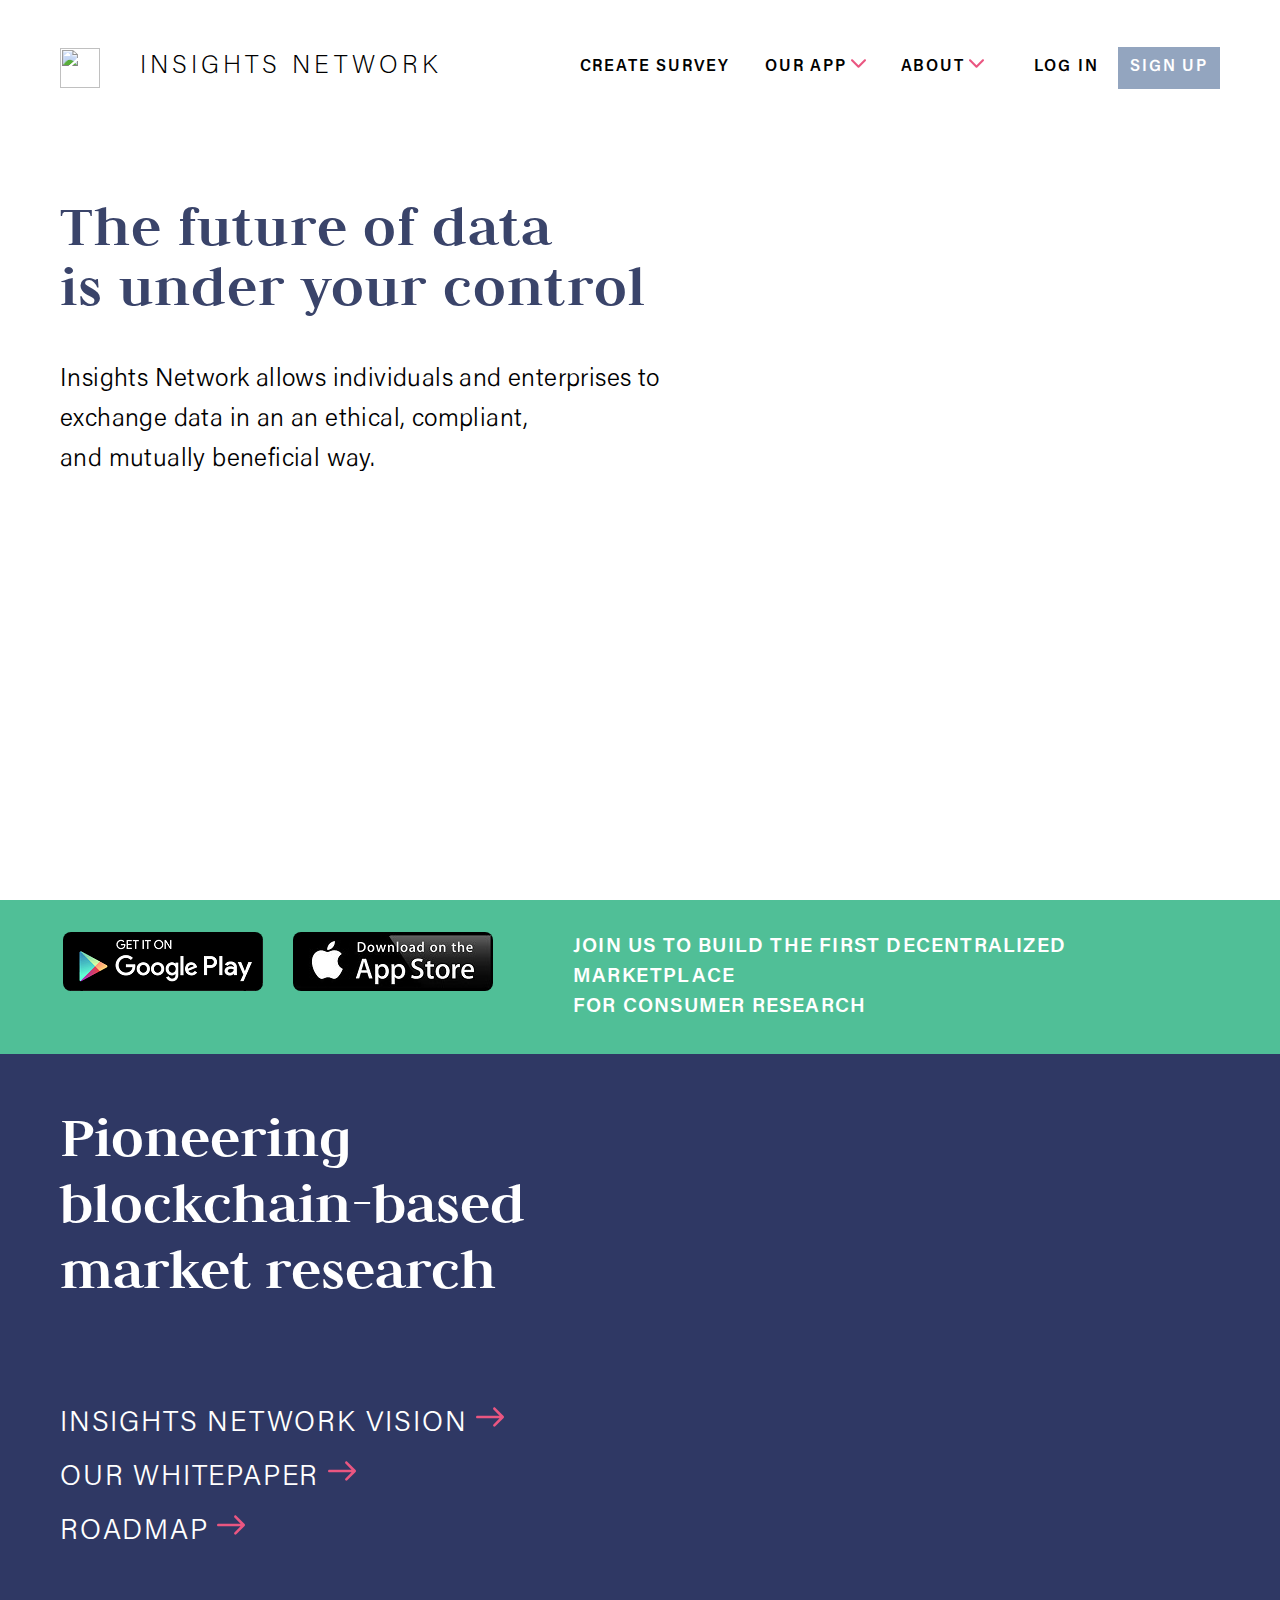
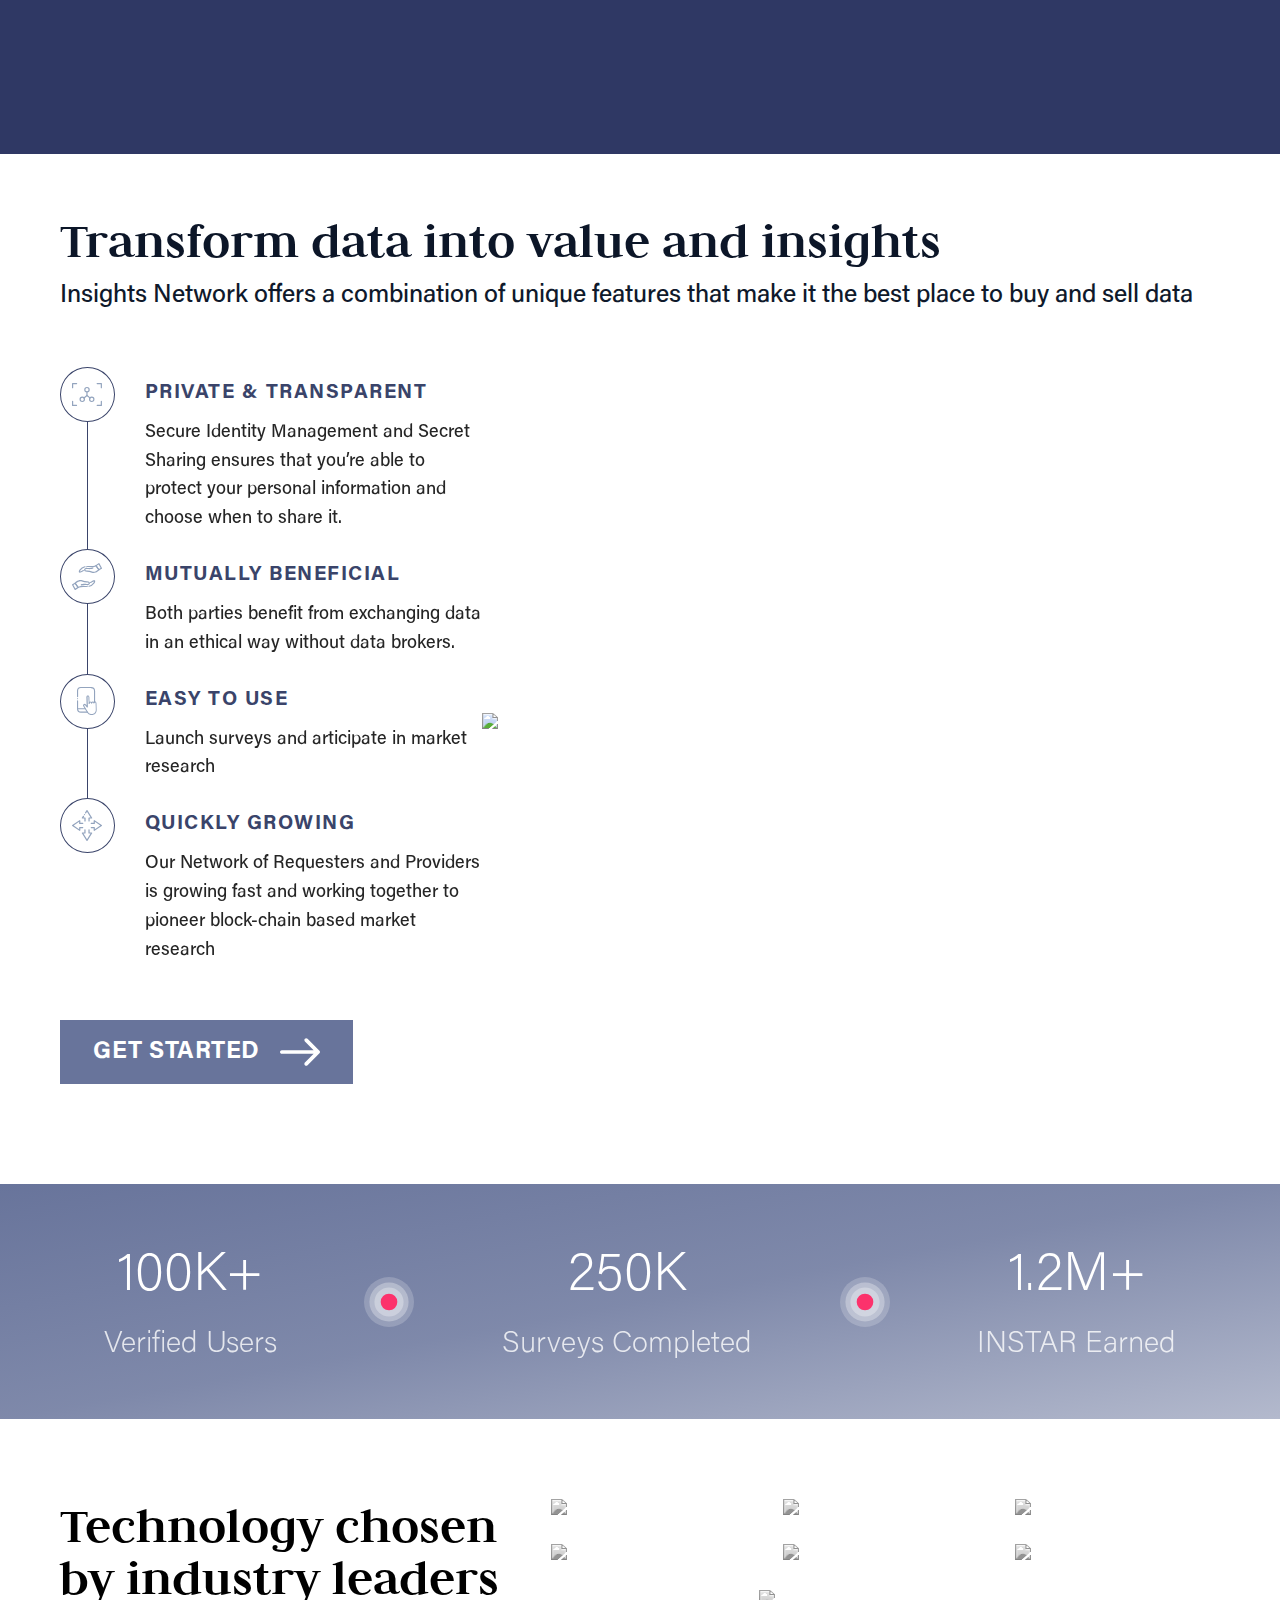
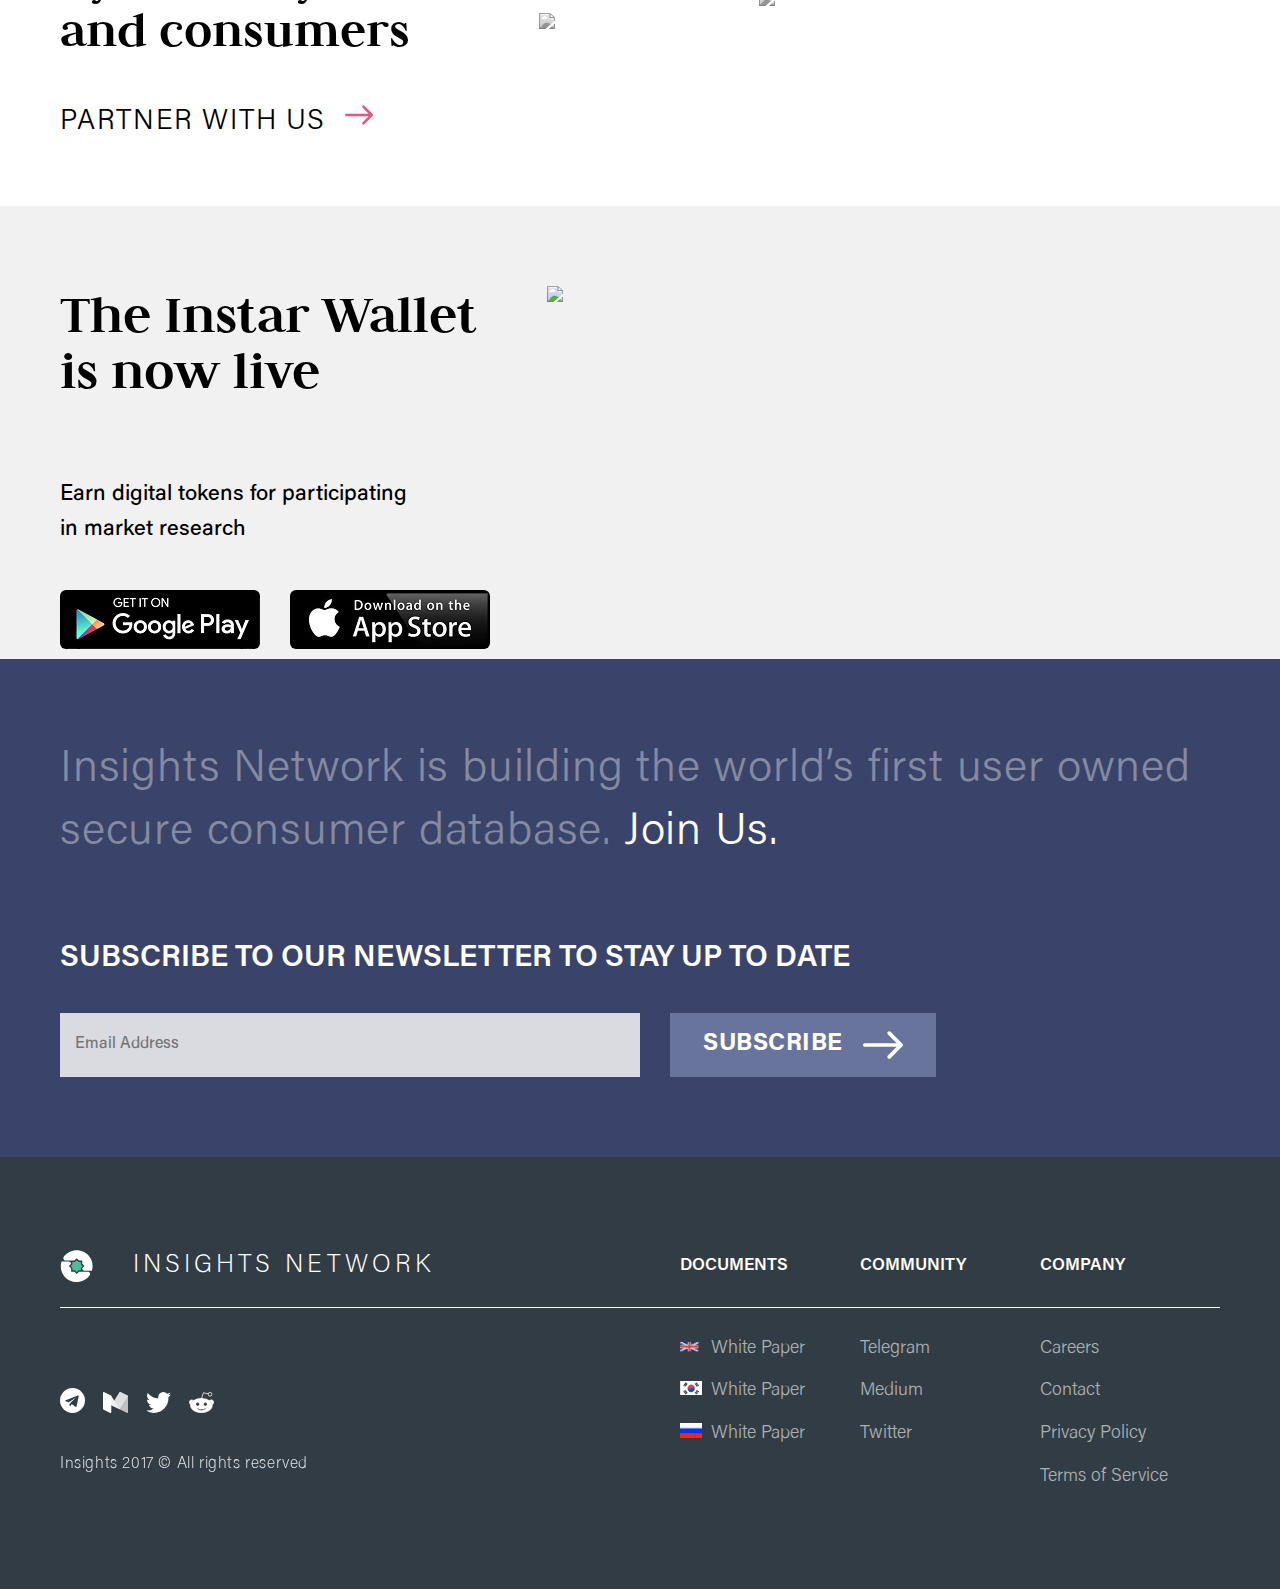
==== index.html @ 4dde1460 "Final!!" ====
<!DOCTYPE html>
<html lang="en">
<head>
    <meta charset="UTF-8">
    <meta name="viewport" content="width=device-width, initial-scale=1.0">
    <meta http-equiv="X-UA-Compatible" content="ie=edge">
    <link rel="icon" href="./assets/svg/main-icon.svg" type="image/gif" sizes="16x16"> 
    <link rel="stylesheet" href="./main.css">
    <title>Ingihts Network</title>
    <style>
      #host{
        position: relative;
        width:600px;
        height: 600px;
        max-width: 100%!important;
        max-height: 100vw;
    }
			canvas { width: 100%; }
        #result .btn-close {
            position: absolute;
            right: 15px;
            top: 15px;
            background: transparent;
            border: none;
            font-family: 'Courier New', Courier, monospace;
            outline: none!important;
            box-shadow: none!important
        }
      #result {
        position: absolute;
        width: 360px;
        background-color: #fff;
        padding: 25px;
        opacity: 0;
        transition: .4s;
        max-width: 100%
      }
      @media only screen and (max-width: 600px) {
        #result {
            position: fixed;
            background-color: #fff;
            padding: 20px;
            opacity: 0;
            transition: .4s;
            top: 0;
            left: 0;
            width: 100%
        }
        #result::after {
            display: none!important;
            content: '';
            position: absolute;
        }
      }
      #result::after {
        display: block;
        content: '';
        position: absolute;
        left: -26px;
        top: 80px;
        width: 0; 
        height: 0; 
        border-top: 1px solid transparent;
        border-bottom: 23px solid transparent;
        
        border-right: 26px solid #fff;;
      }
      #result h3 {
        text-transform: uppercase;
      }
      .message {
        display: none;
      }
      .dg.ac {
        display: none!important
      }
		</style>
</head>
<body>
    <div class="fullscreen-bg">
        <video autoplay muted loop playsinline id="main-video">
            <source src="./assets/hongkong.mp4" type="video/mp4">
        </video>
        <div class="abs-line-img" ></div>
        <header class="main-header">
            <nav class="main-nav">
                <div class="container nav-flex">
                    <div class="nav-left">
                        <img src="./assets/svg/main-icon-withblack" width="40px" height="40px"/>
                        <a href="#" class="nav-brand">INSIGHTS NETWORK</a>
                    </div>
                    <div class="nav-right">
                        <a href="https://requesters.insights.network/requester/" class="cool-link lined">CREATE SURVEY</a>
                        <div class="navbar-dropdown">
                            <a href="#" class="nav-link">OUR APP</a>
                            <svg xmlns="http://www.w3.org/2000/svg" xmlns:xlink="http://www.w3.org/1999/xlink" version="1.1" id="Capa_1" x="0px" y="0px" width="15px" height="15px" viewBox="0 0 451.847 451.847" style="enable-background:new 0 0 451.847 451.847;" xml:space="preserve">
                                <g>
                                <path d="M225.923,354.706c-8.098,0-16.195-3.092-22.369-9.263L9.27,151.157c-12.359-12.359-12.359-32.397,0-44.751   c12.354-12.354,32.388-12.354,44.748,0l171.905,171.915l171.906-171.909c12.359-12.354,32.391-12.354,44.744,0   c12.365,12.354,12.365,32.392,0,44.751L248.292,345.449C242.115,351.621,234.018,354.706,225.923,354.706z" fill="#ea5681"/>
                                </g><g></g><g></g><g></g><g></g><g></g><g></g><g></g><g></g><g></g><g></g><g></g><g></g><g></g><g></g><g></g>
                            </svg>
                            <div class="nav-dropdown-menu">
                                <a href="https://play.google.com/store/apps/details?id=com.instar.wallet&hl=en" class="nav-dropdown-link">Android</a>
                                <a href="https://itunes.apple.com/app/id1332546984" class="nav-dropdown-link">iOS</a>
                                <a href="./pages/products.html" class="nav-dropdown-link">Products</a>
                            </div>
                        </div>
                        <div class="navbar-dropdown navbar-dropdown-last">
                            <a href="#" class="nav-link">ABOUT</a>
                            <svg xmlns="http://www.w3.org/2000/svg" xmlns:xlink="http://www.w3.org/1999/xlink" version="1.1" id="Capa_1" x="0px" y="0px" width="15px" height="15px" viewBox="0 0 451.847 451.847" style="enable-background:new 0 0 451.847 451.847;" xml:space="preserve">
                                <g>
                                <path d="M225.923,354.706c-8.098,0-16.195-3.092-22.369-9.263L9.27,151.157c-12.359-12.359-12.359-32.397,0-44.751   c12.354-12.354,32.388-12.354,44.748,0l171.905,171.915l171.906-171.909c12.359-12.354,32.391-12.354,44.744,0   c12.365,12.354,12.365,32.392,0,44.751L248.292,345.449C242.115,351.621,234.018,354.706,225.923,354.706z" fill="#ea5681"/>
                                </g><g></g><g></g><g></g><g></g><g></g><g></g><g></g><g></g><g></g><g></g><g></g><g></g><g></g><g></g><g></g>
                            </svg>
                            <div class="nav-dropdown-menu">
                                <a href="./pages/about.html" class="nav-dropdown-link">About Us</a>
                                <a href="./pages/tabs.html" class="nav-dropdown-link">Resources</a>
                                <a href="./pages/tabs.html" class="nav-dropdown-link">Roadmap</a>
                                <a href="./pages/contact.html" class="nav-dropdown-link">Contact</a>
                            </div>
                        </div>
                        <a href="./pages/login.html"><button class="nav-btn">LOG IN</button></a>
                        <a href="./pages/signup.html"><button class="nav-btn nav-btn-gray">SIGN UP</button></a>
                    </div>
                    <div class="menu-burger">
                        <img src="./assets/svg/menu.svg" class="burger-icon" />
                    </div>
                </div>
            </nav>
            <div class="heading-column container fade">
                <h1 class="header-heading">The future of data <br />is under your control</h1>
                <h3 class="header-subheading">Insights Network allows individuals and enterprises to <br />exchange data in an an ethical, compliant, <br />and mutually beneficial way.</h3>
            </div>
            <div class="relative">
                <video autoplay muted loop playsinline id="main-video-two">
                    <source src="./assets/hongkong.mp4" type="video/mp4">
                </video>
                <a class="abs-a">
                    <img src="./assets/svg/box.svg" >
                </a>
            </div>
        </header>
    </div>

    <div class="show-menu hide-menu" id="resp-menu">
        <div class="mini-container">
            <div class="mini-row justified">
                <div class="mini-row">
                    <img src="./assets/svg/main-icon-withblack" width="30px" height"30px" />
                    <a href="#" class="mini-brand" >INSIGHTS NETWORK</a>
                </div>
                <img src="./assets/svg/close.svg" class="close-menu" width="20px" height"20px" style="cursor: pointer"> 
            </div>
            <a href="./pages/signup.html" class="mini-dark">SIGN UP</a>
            <a href="./pages/login.html" class="mini-light">SIGN IN</a>
        </div>
        <hr class="mini-hr" />
        <div class="mini-container">
            <div class="mini-col">
                <p class="mini-title">Products</p>
                <div class="mini-row mini-icon-item">
                    <img src="./assets/svg/mini-apple.svg" width="30px" height"30px" class="mini-icons">
                    <a href="https://itunes.apple.com/app/id1332546984" class="mini-link">Earn tokens on iOS</a>
                </div>
                <div class="mini-row mini-icon-item">
                    <img src="./assets/svg/mini-android.svg" width="30px" height"30px" class="mini-icons">
                    <a href="https://play.google.com/store/apps/details?id=com.instar.wallet&hl=en" class="mini-link">Earn tokens on Android</a>
                </div>
                <div class="mini-row mini-icon-item">
                    <img src="./assets/svg/mini-circle.svg" width="30px" height"30px" class="mini-icons">
                    <a href="https://requesters.insights.network/requester/" class="mini-link">Create Surveys Dashboard</a>
                </div>
            </div>
        </div>
        <hr class="mini-hr" />
        <div class="mini-container">
            <div class="mini-col">
                <p class="mini-title">Insights Network</p>
                <a href="./pages/about.html" class="mini-link bttm">About</a>
                <a href="./pages/vision.html" class="mini-link bttm">Our Vision</a>
                <a href="./pages/tabs.html" class="mini-link bttm">Resources</a>
                <a href="./pages/contact.html" class="mini-link bttm">Contact</a>
            </div>
        </div>
    </div>




    <!-- section Mobile App icons -->
    <section class="green-fluid">
        <div class="container green-flex">
            <a href="https://play.google.com/store/apps/details?id=com.instar.wallet&hl=en">
                <img src="./assets/img/androind-app.png" />
            </a>
            <a href="https://itunes.apple.com/app/id1332546984">
                <img src="./assets/img/ios-app.jpg" />
            </a>
            <p class="green-paragraph">JOIN US TO BUILD THE FIRST DECENTRALIZED MARKETPLACE <br />FOR CONSUMER RESEARCH</p>
        </div>
    </section>
    

    <!-- section pionnering -->
    <section class="pioneer">
        <div class="container pioneer-flex">
            <div class="pioneer-col">
                <h1 class="pioneer-heading">Pioneering <br/>blockchain-based <br/>market research</h1>
                <div>
                    <div class="pioneer-link-container">
                        <a href="./pages/vision.html" class="pioneer-link">INSIGHTS NETWORK VISION
                                <svg xmlns="http://www.w3.org/2000/svg" xmlns:xlink="http://www.w3.org/1999/xlink" version="1.1" id="Capa_1" x="0px" y="0px"  viewBox="0 0 268.832 268.832" style="enable-background:new 0 0 268.832 268.832;" xml:space="preserve">
                                    <g>
                                        <path d="M265.171,125.577l-80-80c-4.881-4.881-12.797-4.881-17.678,0c-4.882,4.882-4.882,12.796,0,17.678l58.661,58.661H12.5   c-6.903,0-12.5,5.597-12.5,12.5c0,6.902,5.597,12.5,12.5,12.5h213.654l-58.659,58.661c-4.882,4.882-4.882,12.796,0,17.678   c2.44,2.439,5.64,3.661,8.839,3.661s6.398-1.222,8.839-3.661l79.998-80C270.053,138.373,270.053,130.459,265.171,125.577z" fill="#ea5681"/>
                                    </g><g></g><g></g><g></g><g></g><g></g><g></g><g></g><g></g><g></g><g></g><g></g><g></g><g></g><g></g><g></g></svg>                                    
                        </a>
                    </div>
                    <div class="pioneer-link-container">
                        <a href="./pages/whitepaper.html" class="pioneer-link">OUR WHITEPAPER
                                <svg xmlns="http://www.w3.org/2000/svg" xmlns:xlink="http://www.w3.org/1999/xlink" version="1.1" id="Capa_1" x="0px" y="0px"  viewBox="0 0 268.832 268.832" style="enable-background:new 0 0 268.832 268.832;" xml:space="preserve">
                                    <g>
                                        <path d="M265.171,125.577l-80-80c-4.881-4.881-12.797-4.881-17.678,0c-4.882,4.882-4.882,12.796,0,17.678l58.661,58.661H12.5   c-6.903,0-12.5,5.597-12.5,12.5c0,6.902,5.597,12.5,12.5,12.5h213.654l-58.659,58.661c-4.882,4.882-4.882,12.796,0,17.678   c2.44,2.439,5.64,3.661,8.839,3.661s6.398-1.222,8.839-3.661l79.998-80C270.053,138.373,270.053,130.459,265.171,125.577z" fill="#ea5681"/>
                                    </g><g></g><g></g><g></g><g></g><g></g><g></g><g></g><g></g><g></g><g></g><g></g><g></g><g></g><g></g><g></g></svg>                                    
                        </a>
                    </div>
                    <div class="pioneer-link-container">
                        <a href="./pages/tabs.html" class="pioneer-link">ROADMAP
                                <svg xmlns="http://www.w3.org/2000/svg" xmlns:xlink="http://www.w3.org/1999/xlink" version="1.1" id="Capa_1" x="0px" y="0px"  viewBox="0 0 268.832 268.832" style="enable-background:new 0 0 268.832 268.832;" xml:space="preserve">
                                    <g>
                                        <path d="M265.171,125.577l-80-80c-4.881-4.881-12.797-4.881-17.678,0c-4.882,4.882-4.882,12.796,0,17.678l58.661,58.661H12.5   c-6.903,0-12.5,5.597-12.5,12.5c0,6.902,5.597,12.5,12.5,12.5h213.654l-58.659,58.661c-4.882,4.882-4.882,12.796,0,17.678   c2.44,2.439,5.64,3.661,8.839,3.661s6.398-1.222,8.839-3.661l79.998-80C270.053,138.373,270.053,130.459,265.171,125.577z" fill="#ea5681"/>
                                    </g><g></g><g></g><g></g><g></g><g></g><g></g><g></g><g></g><g></g><g></g><g></g><g></g><g></g><g></g><g></g></svg>                                    
                        </a>
                    </div>
                </div>
            </div>
            <div id="host">
                <div id="result">
                    <button class="btn-close" onclick="closeMsg()">X</button>
                    <h3 id="title"></h3>
                    <div id="desc"></div>
                </div>
            </div>
            <div class="message">
                    <div class="title">Identity</div>
                    <div class="content">
                      <p>Verified parties are issued committed values that allow participation and ensure a trusted network.</p>
                    </div>
                  </div>
            
                  <div class="message">
                    <div class="title">Privacy</div>
                    <div class="content">
                      <p>Data is encrypted and stored locally or on distributed servers around the world.</p>
                    </div>
                  </div>
            
                  <div class="message">
                    <div class="title">Secret Sharing</div>
                    <div class="content">
                      <p>Secret Sharing (SMPC) allows a number of parties to jointly perform computations on private inputs, without releasing information other than that which has been agreed upon. </p>
                    </div>
                  </div>
            
                  <div class="message">
                    <div class="title">Data Monetization</div>
                    <div class="content">
                      <p>Maintain complete ownership of data and choose the criteria of consent for profitable data exchanges in our marketplace.</p>
                    </div>
                  </div>
            
                  <div class="message">
                    <div class="title">On-Chain Reputation</div>
                    <div class="content">
                      <p>A rating system that creates a sustainable environment to exchange information where the quality of data and our network improves over time.</p>
                    </div>
                  </div>
            
                  <div class="message">
                    <div class="title">Encrypted Computing</div>
                    <div class="content">
                      <p>Coming soon ...</p>
                    </div>
                  </div>
            
            <!--
            <video autoplay muted loop playsinline id="shape-video">
                <source src="./assets/shape.mp4" type="video/mp4">
            </video>-->
        </div>
    </section>


    <!-- section getstarted --> 
    <section class="started">
        <div class="container">
            <h1 class="started-heading">Transform data into value and insights</h1>
            <h6 class="started-subheading">Insights Network offers a combination of unique features that make it the best place to buy and sell data</h6>
            <div class="started-divider">
                <div class="started-flex">
                    <div class="started-list">
                        <div class="started-list-icon-container">
                            <img src="./assets/svg/first.svg" width="30px" height"auto" >
                        </div>
                        <div class="started-list-column">
                            <h1 class="started-list-heading">PRIVATE & TRANSPARENT</h1>
                            <p class="started-list-paragraph">Secure  Identity Management and Secret Sharing ensures that you’re able to protect your personal information and choose when to share it.</p>
                        </div>
                    </div>
                    <div class="started-list">
                        <div class="started-list-icon-container">
                            <img src="./assets/svg/second.svg" width="30px" height"auto" >
                        </div>
                        <div class="started-list-column">
                            <h1 class="started-list-heading">MUTUALLY BENEFICIAL</h1>
                            <p class="started-list-paragraph">Both parties benefit from exchanging data in an ethical way without data brokers.</p>
                        </div>
                    </div>
                    <div class="started-list">
                        <div class="started-list-icon-container">
                            <img src="./assets/svg/third.svg" width="20px" height"20px" >
                        </div>
                        <div class="started-list-column">
                            <h1 class="started-list-heading">EASY TO USE</h1>
                            <p class="started-list-paragraph">Launch surveys and articipate in market research</p>
                        </div>
                    </div>
                    <div class="started-list list-zindexed">
                        <div class="started-list-icon-container">
                            <img src="./assets/svg/fourth.svg" width="30px" height"auto" />
                        </div>
                        <div class="started-list-column">
                            <h1 class="started-list-heading">QUICKLY GROWING</h1>
                            <p class="started-list-paragraph">Our Network of Requesters and Providers is growing fast and working together to pioneer block-chain based market research</p>
                        </div>
                    </div>
                    <div class="started-hr"></div>
                    <a href="./pages/products.html">
                        <button class="started-btn">
                            GET STARTED
                            <svg xmlns="http://www.w3.org/2000/svg" xmlns:xlink="http://www.w3.org/1999/xlink" version="1.1" id="Capa_1" x="0px" y="0px" width="40px" height="auto" viewBox="0 0 268.832 268.832" style="enable-background:new 0 0 268.832 268.832;" xml:space="preserve">
                                <g>
                                    <path d="M265.171,125.577l-80-80c-4.881-4.881-12.797-4.881-17.678,0c-4.882,4.882-4.882,12.796,0,17.678l58.661,58.661H12.5   c-6.903,0-12.5,5.597-12.5,12.5c0,6.902,5.597,12.5,12.5,12.5h213.654l-58.659,58.661c-4.882,4.882-4.882,12.796,0,17.678   c2.44,2.439,5.64,3.661,8.839,3.661s6.398-1.222,8.839-3.661l79.998-80C270.053,138.373,270.053,130.459,265.171,125.577z" fill="#fff"/>
                                </g><g></g><g></g><g></g><g></g><g></g><g></g><g></g><g></g><g></g><g></g><g></g><g></g><g></g><g></g><g></g></svg>       
                        </button>
                    </a>
                </div>
                <div class="started-grow">
                    <img src="./assets/svg/mac.svg" class="img-resp" />
                </div>
            </div>
        </div>
    </section>

    <!-- section stats -->
    <section class="stats">
        <div class="container">
            <div class="stat-row">
                <div class="stat-col">
                    <h2 class="stat-heading">100K+</h2>
                    <span class="stat-desc">Verified Users</span>
                </div>
                <img src="./assets/svg/blur.svg" width="50px" height="auto" />
                <div class="stat-col">
                    <h2 class="stat-heading">250K</h2>
                    <span class="stat-desc">Surveys Completed</span>
                </div>
                <img src="./assets/svg/blur.svg" width="50px" height="auto" />
                <div class="stat-col">
                    <h2 class="stat-heading">1.2M+</h2>
                    <span class="stat-desc">INSTAR Earned</span>
                </div>
            </div>
        </div>
    </section>

    <!-- section logos --> 
    <section class="logos">
        <div class="container">
            <div class="logo-flex">
                <div class="logo-col">
                    <h1 class="logo-heading">Technology chosen by industry leaders and consumers</h1>
                    <a href="./pages/usecases.html" class="logo-link">
                        PARTNER WITH US
                        <svg xmlns="http://www.w3.org/2000/svg" xmlns:xlink="http://www.w3.org/1999/xlink" version="1.1" id="Capa_1" x="0px" y="0px" width="28px" height="auto" viewBox="0 0 268.832 268.832" style="enable-background:new 0 0 268.832 268.832;" xml:space="preserve">
                        <g>
                            <path d="M265.171,125.577l-80-80c-4.881-4.881-12.797-4.881-17.678,0c-4.882,4.882-4.882,12.796,0,17.678l58.661,58.661H12.5   c-6.903,0-12.5,5.597-12.5,12.5c0,6.902,5.597,12.5,12.5,12.5h213.654l-58.659,58.661c-4.882,4.882-4.882,12.796,0,17.678   c2.44,2.439,5.64,3.661,8.839,3.661s6.398-1.222,8.839-3.661l79.998-80C270.053,138.373,270.053,130.459,265.171,125.577z" fill="#ea5681"/>
                        </g><g></g><g></g><g></g><g></g><g></g><g></g><g></g><g></g><g></g><g></g><g></g><g></g><g></g><g></g><g></g></svg> 
                    </a>
                </div>
                <div class="logo-container">
                    <div class="logo-item">
                        <img src="./assets/svg/logo1.png" />
                    </div>
                    <div class="logo-item">
                        <img  src="./assets/svg/logo2.png" />
                    </div>
                    <div class="logo-item">
                        <img  src="./assets/svg/logo3.png" />
                    </div>
                    <div class="logo-item">
                        <img  src="./assets/svg/logo4.png" />
                    </div>
                    <div class="logo-item">
                        <img  src="./assets/svg/logo5.png" />
                    </div>
                    <div class="logo-item">
                        <img  src="./assets/svg/logo6.png" />
                    </div>
                    <div class="logo-item no-auto">
                        <img  src="./assets/svg/logo7.png" />
                    </div>
                    <div class="logo-item last-logo no-auto">
                        <img  src="./assets/svg/logo8.png" />
                    </div>
<!--
                    <img  src="./assets/svg/logo2.png" />
                    <img  src="./assets/svg/logo3.png" />
                    <img src="./assets/svg/logo4.png" />
                    <img  src="./assets/svg/logo5.png" />
                    <img  src="./assets/svg/logo6.png" />
                    <img class="no-auto" src="./assets/svg/logo7.png" />
                    <img class="no-auto img-sized" src="./assets/svg/logo8.png" /> -->
                </div>
            </div>
        </div>
    </section>

    <!-- section mobiles -->
    <section class="mobile">
        <div class="container">
            <div class="mobile-flex">
                <div class="mobile-col">
                    <h1 class="mobile-heading">The Instar Wallet <br/>is now live</h1>
                    <p class="mobile-desc">Earn digital tokens for participating <br/>in market research</p>
                    <div class="mobile-img">
                        <a href="https://play.google.com/store/apps/details?id=com.instar.wallet&hl=en">
                            <img src="./assets/img/androind-app.png" />
                        </a>
                        <a href="https://itunes.apple.com/app/id1332546984">
                            <img src="./assets/img/ios-app.jpg" />
                        </a>
                    </div>
                </div>
                <div class="mobile-right">
                    <img src="./assets/img/twophones.png" />
                </div>
            </div>
        </div>
    </section>

    <!-- subscribe -->
    <section class="subscribe">
        <div class="container">
            <h1 class="subscribe-heading">Insights Network is building the world’s first user owned <br/>secure consumer database. <span class="sub-highlight">Join Us.</span></h1>
            <div class="mobile-img mini-mobile-apps">
                <a href="https://play.google.com/store/apps/details?id=com.instar.wallet&hl=en">
                    <img src="./assets/img/androind-app.png" />
                </a>
                <a href="https://itunes.apple.com/app/id1332546984">
                    <img src="./assets/img/ios-app.jpg" />
                </a>
            </div>
            <h2 class="subscribe-subheading">SUBSCRIBE TO OUR NEWSLETTER TO STAY UP TO DATE</h2>
            <div class="input-group">
                <input type="text" placeholder="Email Address" />
                <button class="started-btn">
                    SUBSCRIBE
                    <svg xmlns="http://www.w3.org/2000/svg" xmlns:xlink="http://www.w3.org/1999/xlink" version="1.1" id="Capa_1" x="0px" y="0px" width="40px" height="auto" viewBox="0 0 268.832 268.832" style="enable-background:new 0 0 268.832 268.832;" xml:space="preserve">
                        <g>
                            <path d="M265.171,125.577l-80-80c-4.881-4.881-12.797-4.881-17.678,0c-4.882,4.882-4.882,12.796,0,17.678l58.661,58.661H12.5   c-6.903,0-12.5,5.597-12.5,12.5c0,6.902,5.597,12.5,12.5,12.5h213.654l-58.659,58.661c-4.882,4.882-4.882,12.796,0,17.678   c2.44,2.439,5.64,3.661,8.839,3.661s6.398-1.222,8.839-3.661l79.998-80C270.053,138.373,270.053,130.459,265.171,125.577z" fill="#fff"/>
                        </g><g></g><g></g><g></g><g></g><g></g><g></g><g></g><g></g><g></g><g></g><g></g><g></g><g></g><g></g><g></g></svg>       
                </button>
            </div>
        </div>
    </section>

    <!-- footer -->
    <footer>
        <div class="container">
            <div class="foot-flex">
                <div class="nav-left">
                    <svg width="33px" height="33px" viewBox="0 0 33 33" version="1.1" xmlns="http://www.w3.org/2000/svg" xmlns:xlink="http://www.w3.org/1999/xlink">
                        <!-- Generator: Sketch 49.3 (51167) - http://www.bohemiancoding.com/sketch -->
                        <title>Group 2</title>
                        <desc>Created with Sketch.</desc>
                        <defs/>
                        <g id="Page-1" stroke="none" stroke-width="1" fill="none" fill-rule="evenodd">
                            <g id="Group-2" fill-rule="nonzero">
                                <path d="M14.39,10.49 L16.67,8.21 L18.97,10.51 L22.23,10.51 L22.23,13.77 L24.53,16.07 L22.23,18.37 C22.23,19.6513006 23.2686994,20.69 24.55,20.69 L31.91,20.69 C34.1440703,13.2469763 30.6743922,5.27910499 23.7035405,1.84444377 C16.7326888,-1.59021744 8.30059142,0.513439854 3.76,6.82 C3.25849265,7.52879747 3.19474868,8.45830427 3.5947998,9.22892907 C3.99485092,9.99955386 4.79172687,10.4822908 5.66,10.48 L14.39,10.49 Z" id="Shape" fill="#FFFFFF"/>
                                <path d="M19,21.64 L16.7,23.94 L14.4,21.64 L11.14,21.64 L11.14,18.38 L8.84,16.08 L11.14,13.78 C11.14,13.1593934 10.893465,12.5642053 10.4546299,12.1253701 C10.0157947,11.686535 9.42060659,11.44 8.8,11.44 L1.49,11.44 C-0.830111386,18.9234377 2.64328551,26.9820587 9.67671039,30.4339699 C16.7101353,33.8858811 25.2097111,31.7034356 29.71,25.29 C30.2011138,24.5801633 30.2575433,23.6563613 29.8564776,22.8920268 C29.455412,22.1276924 28.6631687,21.6492104 27.8,21.65 L19,21.64 Z" id="Shape" fill="#FFFFFF"/>
                                <polygon id="Shape" fill="#4DBD97" points="20.92 14.38 20.91 14.37 20.91 11.89 18.44 11.89 18.43 11.89 16.67 10.13 14.92 11.88 14.91 11.89 12.43 11.89 12.43 14.36 12.43 14.37 10.67 16.13 12.42 17.88 12.43 17.89 12.43 20.37 14.9 20.37 14.91 20.37 16.67 22.13 18.42 20.38 18.43 20.37 20.91 20.37 20.91 17.9 20.91 17.89 22.67 16.13"/>
                            </g>
                        </g>
                    </svg>
                    <a href="#" class="nav-brand">INSIGHTS NETWORK</a>
                </div>
                <div class="foot-right">
                    <h4>DOCUMENTS</h4>
                    <h4>COMMUNITY</h4>
                    <h4>COMPANY</h4>
                </div>
            </div>
            <hr />
            <div class="foot-row">
                <div class="icon-col">
                    <div class="icon-row">
                        <a href="https://t.me/InsightsNetwork">
                            <img src="./assets/svg/TEL.svg" />
                        </a>
                        <a href="https://medium.com/insightsnetwork">
                            <img src="./assets/svg/MMM.svg" />
                        </a>
                        <a href="https://twitter.com/instartoken">
                            <img src="./assets/svg/TWITTER.svg" />
                        </a>
                        <a href="https://www.reddit.com/r/instar/">
                            <img src="./assets/svg/PP.svg" />
                        </a>
                    </div>
                    <p class="footer-text">Insights 2017 &copy; All rights reserved</p>
                </div>
                <div class="foot-row-right">
                    <div class="foot-right-col">
                        <h4>DOCUMENTS</h4>
                        <div class="with-icon">
                            <svg xmlns="http://www.w3.org/2000/svg" xmlns:xlink="http://www.w3.org/1999/xlink" viewBox="0 0 15.16 7.58"><title>Asset 17</title><g id="Layer_2" data-name="Layer 2"><g id="Layer_1-2" data-name="Layer 1"><image id="vcCpxV" width="1280" height="640" transform="scale(0.01)" xlink:href="[data-uri]"/></g></g></svg>
                            <a href="https://s3.amazonaws.com/insightsnetwork/InsightsNetworkWhitepaperV0.5.pdf" class="foot-items">White Paper</a>
                        </div>
                        <div class="with-icon">
                                <svg xmlns="http://www.w3.org/2000/svg" xmlns:xlink="http://www.w3.org/1999/xlink" viewBox="0 0 15.16 10.11"><title>Asset 18</title><g id="Layer_2" data-name="Layer 2"><g id="Layer_1-2" data-name="Layer 1"><image id="TA9uAN" width="255" height="170" transform="scale(0.06)" xlink:href="[data-uri]"/></g></g></svg>
                            <a href="https://s3.amazonaws.com/insightsnetwork/InsightsNetworkWhitepaperV0.5_Korea.pdf" class="foot-items">White Paper</a>
                        </div>
                        <div class="with-icon">
                            <svg xmlns="http://www.w3.org/2000/svg" xmlns:xlink="http://www.w3.org/1999/xlink" viewBox="0 0 15.16 10.11"><title>Asset 19</title><g id="Layer_2" data-name="Layer 2"><g id="Layer_1-2" data-name="Layer 1"><image id="k7tUAY" width="1600" height="1067" transform="scale(0.01)" xlink:href="[data-uri]"/></g></g></svg>
                            <a href="https://s3.amazonaws.com/insightsnetwork/InsightsNetworkWhitepaperV0.5_Russia.pdf" class="foot-items">White Paper</a>
                        </div>
                    </div>
                    <div class="foot-right-col">
                        <h4>COMMUNITY</h4>
                        <a href="https://t.me/InsightsNetwork" class="foot-items">Telegram</a>
                        <a href="https://medium.com/insightsnetwork" class="foot-items">Medium</a>
                        <a href="https://twitter.com/instartoken" class="foot-items">Twitter</a>
                    </div>
                    <div class="foot-right-col">
                        <h4>COMPANY</h4>
                        <a href="#" class="foot-items">Careers</a>
                        <a href="./pages/contact.html" class="foot-items">Contact</a>
                        <a href="./pages/privacy.html" class="foot-items">Privacy Policy</a>
                        <a href="./pages/privacy.html" class="foot-items">Terms of Service</a>
                    </div>
                </div>
            </div>
        </div>
    </footer>

    <script>
        const userAgent = navigator.userAgent || navigator.vendor || window.opera;
        const el = document.querySelector('.abs-a');

        if (/android/i.test(userAgent)) {
            el.href = 'https://play.google.com/store/apps/details?id=com.instar.wallet&hl=en'
        }

        if (/iPad|iPhone|iPod/.test(userAgent) && !window.MSStream) {
            el.href = 'https://itunes.apple.com/app/id1332546984'
        }
    </script>


    <script>
        const btn = document.querySelector('.burger-icon');
        const img = document.querySelector('.close-menu');
        const element = document.getElementById("resp-menu");
        function funcOne() {
            element.classList.toggle("hide-menu");
        }

        function funcTwo() {
            element.classList.toggle("hide-menu");
        }

        btn.addEventListener('click', funcOne)
        img.addEventListener('click', funcTwo)
    </script>



    <script src="https://threejs.org/build/three.min.js"></script>
    <script src="https://threejs.org/docs/scenes/js/geometry.js"></script>
    <script src="https://threejs.org/examples/js/libs/dat.gui.min.js"></script>
    <script src="https://threejs.org/examples/js/controls/OrbitControls.js"></script>
    <script src="https://threejs.org/examples/js/renderers/Projector.js"></script>

<script>
      var url = window.location.href;
      if(!url.includes('#IcosahedronGeometry')) {
        window.location.href += '#IcosahedronGeometry';
      }
      var mainEl = document.getElementById('host');

      if(window.innerWidth > 768) {
        var FOV = 50,
        HEIGHT = mainEl.clientHeight;
      } else {
        var FOV = 40,
        HEIGHT = mainEl.clientWidth;
      }


      var WIDTH = mainEl.clientWidth,
          NEAR = 1,
          FAR = 1000;

  var gui = new dat.GUI();
  var scene = new THREE.Scene();
  var camera = new THREE.PerspectiveCamera(FOV, WIDTH / HEIGHT, NEAR, FAR);
  camera.position.z = 30;

  var renderer = new THREE.WebGLRenderer( { antialias: true, alpha: true } );
  renderer.setPixelRatio( window.devicePixelRatio );
  renderer.setSize( WIDTH, HEIGHT );
  renderer.setClearColor( 0xffffff, 0 );
  document.getElementById('host').appendChild(renderer.domElement);
  

  var orbit = new THREE.OrbitControls( camera, renderer.domElement );
  orbit.enableZoom = false;

  var lights = [];
  lights[ 0 ] = new THREE.PointLight( 0xffffff, 0.5, 0 );
  lights[ 1 ] = new THREE.PointLight( 0xffffff, 0.5, 0 );
  lights[ 2 ] = new THREE.PointLight( 0xffffff, 0.5, 0 );

  lights[ 0 ].position.set( 0, 200, 0 );
  lights[ 1 ].position.set( 100, 200, 100 );
  lights[ 2 ].position.set( - 100, - 200, - 100 );


  scene.add( lights[ 0 ] );
  scene.add( lights[ 1 ] );
  scene.add( lights[ 2 ] );

  var group = new THREE.Group();

  var geometry = new THREE.BufferGeometry();
  geometry.addAttribute( 'position', new THREE.Float32BufferAttribute( [], 3 ) );

  var lineMaterial = new THREE.LineBasicMaterial( { color: 0xffffff, transparent: true, opacity: 0.5 } );
  var meshMaterial = new THREE.MeshPhongMaterial( { color: 0x848eac, emissive: 0x69759b, side: THREE.DoubleSide, flatShading: false} );

  var material = new THREE.MeshBasicMaterial({
    color: 0x69759b,
    wireframe: true
  });

  group.add( new THREE.LineSegments( geometry, lineMaterial ) );
  group.add( new THREE.Mesh( geometry, meshMaterial ) );


  geometry12 = new THREE.IcosahedronGeometry(10, 0);

  var texts = document.getElementsByClassName('message');
  var nodes = [];

  for(var i = 0, l = texts.length; i < l; ++i){

    var sprite = new THREE.TextureLoader().load( 'disc.png' );

    var dotGeometry = new THREE.Geometry();
    dotGeometry.vertices.push(new THREE.Vector3( 0, 0, 0));
    var dotMaterial = new THREE.PointsMaterial( { size: 1.5, transparent: true, color: 0xffffff, opacity: 1, sizeAttenuation: true, map: sprite } );
    var dot = new THREE.Points( dotGeometry, dotMaterial );
    dot.userData = {
      title: texts[i].getElementsByClassName('title')[0].innerHTML, 
      content: texts[i].getElementsByClassName('content')[0].innerHTML
    };

    nodes.push( dot );
    scene.add(nodes[nodes.length - 1]);
    
  }

  var tempVector = new THREE.Vector3();
  function updateVertices(){
      for(var i = 0, l = nodes.length; i < l; ++i){
        tempVector.copy(geometry12.vertices[i]);
        nodes[i].position.copy(group.localToWorld(tempVector));
        nodes[i].lookAt(camera.position);
      }
  }

  var raycaster = new THREE.Raycaster();
  
  var mouse = new THREE.Vector2();

function onMouseMove( event ) {
    var canvas = document.getElementsByTagName('canvas')[0];
    
mouse.x = ( event.offsetX / canvas.offsetWidth ) * 2 - 1;
mouse.y = - ( event.offsetY / canvas.offsetHeight ) * 2 + 1;
    
  raycaster.setFromCamera( mouse, camera );

  var intersects = raycaster.intersectObjects( scene.children );

  var temp = '';

  for ( var i = 0; i < intersects.length; i++ ) {

    intersects[0].object.material.color.setHex(0x50bf97);
  
    setTimeout(function () {
      intersects[0].object.material.color.setHex(0xffffff);
    }, 1500)

  }
}

function onMouseClick( event ) {
  event.preventDefault();
  translate = {
    x: event.offsetX + 50,
    y: event.offsetY - 80
  };
  var canvas = document.getElementsByTagName('canvas')[0];
  mouse.x = ( event.offsetX / canvas.clientWidth ) * 2 - 1;
  mouse.y = - ( event.offsetY / canvas.clientHeight ) * 2 + 1;
  
  raycaster.setFromCamera( mouse, camera );
  var intersects = raycaster.intersectObjects( scene.children );

  var temp = '';

  if(intersects.length == 0) {
    document.getElementById('result').style.opacity = 0;
  }

  for ( var i = 0; i < intersects.length; i++ ) {

    intersects[0].object.material.color.setHex(0x50bf97);
    temp = intersects[0].object.userData;

    var result = document.getElementById('result');
    result.style.opacity = 1;
    result.style.transform = 'translateX(' + translate.x + 'px) translateY(' + translate.y + 'px)';

    document.getElementById('title').innerHTML  = temp.title
    document.getElementById('desc').innerHTML  = temp.content
  }


}

function onTouch( event ) {
  event.preventDefault();
    var canvas = document.getElementsByTagName('canvas')[0];
    var host = document.getElementById('host');
    var diffY = event.changedTouches[0].pageY - host.offsetTop;

  var canvas = document.getElementsByTagName('canvas')[0];
  mouse.x = ( (event.touches[0].clientX - 20) / canvas.clientWidth ) * 2 - 1;
  mouse.y = - ( diffY / canvas.clientHeight ) * 2 + 1;

  raycaster.setFromCamera( mouse, camera );
  var intersects = raycaster.intersectObjects( scene.children );

  var temp = '';

  if(intersects.length == 0) {
    document.getElementById('result').style.opacity = 0;
  }

  for ( var i = 0; i < intersects.length; i++ ) {
    //#50bf97 - green
    intersects[0].object.material.color.setHex(0x50bf97);
    temp = intersects[0].object.userData;

    var result = document.getElementById('result');
    result.style.opacity = 1;

    document.getElementById('title').innerHTML  = temp.title
    document.getElementById('desc').innerHTML  = temp.content

    setTimeout(function () {
      intersects[0].object.material.color.setHex(0xffffff);
    }, 2000);
  }


}
document.getElementsByTagName("canvas")[0].addEventListener( 'mousemove', onMouseMove, false );
document.getElementsByTagName("canvas")[0].addEventListener( 'mousedown', onMouseClick, false );
document.getElementById("host").addEventListener("touchstart", onTouch, false);

  var options = chooseFromHash( group );

  scene.add( group );

  var prevFog = false;

  var render = function () {
    updateVertices();
    requestAnimationFrame( render );

    if ( ! options.fixed && window.innerWidth > 768) {
      group.rotation.x += 0.005;
      group.rotation.y += 0.005;
    } 

    if (window.innerWidth < 768) {
        group.rotation.x += 0.002;
        group.rotation.y += 0.002; 
    }

    renderer.render( scene, camera );

  };

  window.addEventListener( 'resize', function () {
    camera.aspect = window.innerWidth / window.innerHeight;
    camera.updateProjectionMatrix();
    renderer.setSize( window.innerWidth, window.innerHeight );
  }, false );

 document.getElementById('host').addEventListener( 'mouseenter', function () {
    options.fixed = true
    }, false );

  document.getElementById('host').addEventListener( 'mouseleave', function () {
    options.fixed = false
    document.getElementById('result').style.opacity = 0;
  }, false );

  render();
  function closeMsg () {
    document.getElementById('result').style.opacity = 0;
  }
		</script>




</body>
</html>
---- main.css ----
@font-face {
    font-family: "Judson-Bold";
    src: url(./assets/fonts/Judson-Bold.ttf);
}

@font-face {
    font-family: "AcuminPro-Bold";
    src: url(./assets/fonts/AcuminProBold.otf);
}

@font-face {
    font-family: "AcuminPro-ExtraLight";
    src: url(./assets/fonts/AcuminProExtraLight.otf);
}

@font-face {
    font-family: "AcuminPro-Light";
    src: url(./assets/fonts/AcuminProLight.otf);
}

@font-face {
    font-family: "AcuminPro-Medium";
    src: url(./assets/fonts/AcuminProMedium.otf);
}

@font-face {
    font-family: "AcuminPro-Thin";
    src: url(./assets/fonts/AcuminProThin.otf);
}

@font-face {
    font-family: "AcuminPro-Semibold";
    src: url(./assets/fonts/AcuminProSemibold.otf);
}

@font-face {
    font-family: "AcuminPro-Black";
    src: url(./assets/fonts/AcuminProBlack.otf);
}

*,
*::before,
*::after {
  box-sizing: border-box;
  margin: 0;
  padding: 0;
}

html {
  font-family: sans-serif; 
  line-height: 1.15; 
  -webkit-text-size-adjust: 100%; 
  -ms-text-size-adjust: 100%;
  -webkit-tap-highlight-color: rgba(black, 0);
  font-size: 62.5%;
}

article, aside, figcaption, figure, footer, header, hgroup, main, nav, section {
    display: block;
  }

body {
    margin: 0; 
    font-family: "AcuminPro-Medium", serif;;
    font-size: 1.6rem;
    font-weight: normal;
    line-height: 1.6;
    color: black;
    text-align: left;
    background-color: #fff; 
}


hr {
    box-sizing: content-box; 
    height: 0; 
    overflow: visible;
  }


a {
    color: inherit;
    text-decoration: none;
    background-color: transparent; 
}

button {
    border-radius: 0;
}

input,
button,
select,
optgroup,
textarea {
  margin: 0;
  font-family: inherit;
  font-size: inherit;
  line-height: inherit;
}

button,
input {
  overflow: visible;
}

button,
select {
  text-transform: none;
}

input[type="radio"],
input[type="checkbox"] {
  box-sizing: border-box; 
  padding: 0;
}

video {
    outline: 0 !important;
}


button::-moz-focus-inner,
[type="button"]::-moz-focus-inner,
[type="reset"]::-moz-focus-inner,
[type="submit"]::-moz-focus-inner {
  padding: 0;
  border-style: none;
}


.container {
    max-width: 120rem;
    padding: 0 2rem;
    margin: 0 auto;
}


.fullscreen-bg {
    min-width: 100%;
    min-height: 100vh;
    position: relative;
    overflow: hidden;
}

#main-video {
    position: absolute;
    bottom: 0;
    right: 0;
    height: 65%;
    width: 65%;
    display: block;
    max-width: 1024px;
    max-height: 634px;
    border: 0;
}

#main-video-two {
    display: none;
    border: 0;
    display: none;
    width: 100%;
    height: auto;
}



.border-lines {
    display: block;
    border-left: 2px solid #fff;
    border-right: 2px solid #fff;
    position: absolute;
    top: 0;
    left: 0;
    width: 100%;
    height: 100%;
}

.abs-line-img {
    display: block;
    width: 100%;
    height: 100%;
    background-image: url('./assets/svg/lines.svg');
    background-size: cover;
    background-position: center;
    position: absolute;
    top:0;
    left:0;
    object-fit: cover;
}

.main-header {
    position: absolute;
    top: 40px;
    left: 0;
    width: 100%;
}

.main-nav {
    display: flex;
    justify-content: space-between;
    align-items: center;
}

.icon-parent {
    width: 40px;
    height: 40px;
    border-radius: 50%;
    display: inline-flex;
    justify-content: center;
    align-items: center;
    background: black;
}

.nav-brand {
    font-family: "AcuminPro-ExtraLight";
    font-size: 2.5rem;
    text-decoration: none;
    letter-spacing: 4px;
    margin-left: 4rem;
}

.nav-flex {
    display: flex;
    align-items: center;
    justify-content: space-between;
    width: 100%;
}

.nav-link {
    font-family: "AcuminPro-Semibold";
    text-decoration: none;
    display: inline-block;
    color: #000;
    font-weight: 600;
    cursor: pointer;
    font-size: 1.6rem;
    letter-spacing: 1.8px;
    padding: 1.5rem 0;
}

.cool-link {
    display: inline-block;
    color: #000;
    text-decoration: none;
    font-family: "AcuminPro-Semibold";
    font-size: 1.6rem;
    letter-spacing: 1.8px;
    margin-right: 3.5rem;
    border-top: 2px solid transparent;
    font-weight: 600;
    cursor: pointer;
}

.cool-link::after {
    content: '';
    display: block;
    width: 0;
    height: 2px;
    background: #000;
    transition: width .3s;
}

.cool-link:hover::after {
    width: 100%;
    transition: width .3s;
}

.navbar-dropdown {
    position: relative;
    margin-right: 3.5rem;
}

.navbar-dropdown-last {
    margin-right: 5rem;
}

.navbar-dropdown:hover > div.nav-dropdown-menu {
    display: flex;
}


.nav-dropdown-menu {
    display: none;
    border-top: 1px solid #000;
    background: #efefef;
    position: absolute;
    top: 50px;
    left: 50%;
    transform: translateX(-50%);
    width: 150px;
    flex-direction: column;
    transition: all 2s ease-in;
    padding: .8rem 1.5rem;
}


.nav-dropdown-link {
    font-family: "AcuminPro-Medium";
    font-size: 1.6rem;
    display: inline-block;
    color: #000;
    text-decoration: none;
    cursor: pointer;
    padding: .8rem 0;
    letter-spacing: 1.5px;
}


.nav-btn {
    text-align: center;
    white-space: nowrap;
    -webkit-user-select: none;
       -moz-user-select: none;
        -ms-user-select: none;
            user-select: none;
    text-decoration: none;
    outline: 0;
    border: 0;
    cursor: pointer;
    color: transparent;
    font-family: "AcuminPro-Semibold";
    font-size: 1.6rem;
    font-weight: 600;
    cursor: pointer;
    color: #000;
    background: transparent;
    letter-spacing: 1.8px;
}

.nav-btn-gray {
    background: #93a5bf;
    color: #fff;
    margin-left: 2rem;
    padding: .8rem 1.2rem;
}

.nav-left,
.nav-right {
    display: flex;
    align-items: center;
}

.menu-burger {
    display: none;
}

.menu-burger img {
    width: 26px;
    height: 26px;
    cursor: pointer;
}




.show-menu {
    display: none;
    background: linear-gradient(to left top, rgba(104,116,155, 0.5) 0%/*bottom-right color*/, rgba(104,116,155, 0.85) 50% /*middle color*/, rgb(104,116,155) 100% /*top-left color*/), linear-gradient(rgba(255, 255, 255, 1), rgba(255, 255, 255, 1))/*"faked" black background make sure to add last or it will appear before the transparent/colored layer*/;
    position: fixed;
    top:0;
    left: 0;
    width: 100vw;
    height: 100vh;
    flex-direction: column;
    z-index: 9999999;
    color: #fff;
    font-size: 2rem;
    font-family: "AcuminPro-Light";
    font-weight: 400;
    text-align: left;
    overflow-y: auto;
}

    
.show-menu::-webkit-scrollbar {
    width: 8px;
}

.show-menu::-webkit-scrollbar-track {
    background: rgb(185, 181, 181); 
}

.show-menu::-webkit-scrollbar-thumb {
    background: rgb(104,116,155);
    border-radius: 5px;
}
.show-menu::-webkit-scrollbar-thumb:hover {
    background: rgb(104,116,155);
}



.mini-link {
    font-family: "AcuminPro-Semibold";
}

.mini-icons {
    margin-right: 15px;
}

.bttm {
    margin: .4rem 0;
}

.mini-hr {
    border: 0;
    width: 100%;
    height: 1px;
    background: #fff;
}

.mini-dark {
    display: block;
    padding: .5rem 0;
    background: #3a446a;
    color: #fff;
    text-align: center;
    margin-bottom: 1.5rem;
}

.mini-icon-item {
    margin: .7rem 0;
}

.mini-light {
    display: block;
    padding: .5rem 0;
    background: #fff;
    color: black;
    text-align: center;
    margin-bottom: 1.5rem;
}

.mini-title {
    margin-bottom: .8rem;
}

.mini-brand {
    letter-spacing: 1.5px;
}

.mini-container {
    width: 100%;
    min-width: 340px;
    max-width: 550px;
    padding: 15px 20px;
    margin: 0 auto;
}

.mini-col {
    display: flex;
    flex-direction: column;
}

.justified img {
    margin-right: 10px;
}

.justified {
    justify-content: space-between;
    margin: 2rem 0;
}

.mini-row {
    display: flex;
    align-items: center
}

.hide-menu {
    display: none !important;
}

@media only screen and (max-width: 520px) {
    .main-nav .nav-brand {
        font-size: 2.2rem;
        margin-left: 12px;
        letter-spacing: .7px
    }


}


@media only screen and (max-width: 1100px) {
    .show-menu  {
        display: block;
    }

    .menu-burger  {
        display: block;
    }

    .nav-right {
        display: none;
    } 

}

.heading-column {
    display: flex;
    flex-direction: column;
    margin-top: 10rem;
}

.header-heading {
    color: #3a446a;
    font-family: "Judson-Bold";
    font-size: 6rem;
    font-weight: bold;
    display: inline-block;
    user-select: none;
    line-height: 1;
    letter-spacing: 1.2px;

}

.header-subheading {
    color: #000;
    display: inline-block;
    user-select: none;
    font-family: "AcuminPro-Light";
    font-size: 2.5rem;
    font-weight: 500;
    letter-spacing: .4px;
    margin-top: 4.5rem;
}

.relative {
    position: relative;
}

.abs-a {
    position: absolute;
    top:0;
    left: 54%;
    display: none;
    z-index: 99;
}

.main-nav,
.main-nav * {
    z-index: 999 !important;
}

.main-nav {
    background: transparent;
}

@media only screen and (max-width: 1100px) {
    #main-video {
       display: none;
    }

    #main-video-two {
        display: block;
        margin-top: 2.3rem;
        z-index: 22 !important;
     }

    .main-header {
        position: relative;
    }

    .fullscreen-bg {
        min-width: unset;
        min-height: unset;
    }

    .abs-line-img {
        z-index: 55;
    }


    .abs-a {
        display: block !important;
    }

    .abs-a img {
        width: 220px;
        height: 220px;
    }

}

@media only screen and (max-width: 900px) { 
    .abs-a img {
        width: 180px;
        height: 180px;
    }
}

@media only screen and (max-width: 700px) { 
    .abs-a img {
        width: 150px;
        height: 150px;
    }
}

@media only screen and (max-width: 550px) { 
    .abs-a img {
        width: 133px;
        height: 133px;
    }
}

@media only screen and (max-width: 450px) { 
    .abs-a img {
        width: 125px;
        height: 125px;
    }
}

@media only screen and (max-width: 550px) {
    .header-heading {
        font-size: 4.5rem;
    }


    .heading-column {
        margin-top: 4rem;
        padding-left: 12%;
        padding-right: 10%;
    }
}

@media only screen and (max-width: 520px) {
    .header-heading {
        font-size: 3.4rem;
    }
    .header-subheading {
        font-size: 2.2rem;
    }
}

@media only screen and (max-width: 400px) {
    .header-subheading {
        font-size: 2.2rem;
    }
}


/* SECTION GREEN MOBILE APP ICONS */

.green-fluid {
    width: 100%;
    background-color: #50bf97;
    display: flex;
    align-items: center;
}

.green-flex {
    display: flex;
    align-items: flex-start;
    padding: 3.2rem 2.3rem;
    width: 100%;
}



.green-flex img {
    border-radius: 8px;
}

.green-flex img:first-child {
    margin-right: 3rem;
}

.green-paragraph {
    font-family: "AcuminPro-Semibold";
    color: #fff;
    font-weight: 500;
    margin-left: 5rem;
    line-height: 1.5;
    font-size: 2rem;
    letter-spacing: 1.2px;
}

@media only screen and (max-width: 850px) {
    .green-flex {
        flex-direction: column;
        align-items: center;
    }

    .green-flex img {
        margin-bottom: 2rem;
        margin-right: 0 !important;
    }
}

@media only screen and (max-width: 780px) {
    .green-fluid {
        display: none;
    }
}

/* Pionner section */

.pioneer {
    width: 100%;
    background: #2f3864;
    padding: 5rem 0;
}

.pioneer-flex {
    display: flex;
    justify-content: space-between;
    align-items: flex-start;
}

.pioneer-flex video {
    width: 52%;
    height: 52%;
}

.pioneer-col {
    display: flex;
    flex-direction: column;
}

.pioneer-heading {
    font-family: "Judson-Bold";
    font-weight: bold;
    font-size: 6rem;
    display: inline-block;
    color: #fff;
    line-height: 1.1;
    margin-bottom: 10rem;
}

.pioneer-link-container {
    display: flex;
    align-items: center;
}

.pioneer-link-container svg {
    width: 28px;
    height: auto;
}

.pioneer-link {
    display: inline-block;
    font-family: "AcuminPro-Light";
    font-size: 2.8rem;
    color: #fff;
    border-bottom: 1px solid transparent;
    letter-spacing: 1.8px;
    margin-bottom: .8rem;
}


@media only screen and (max-width: 950px) {
    .pioneer-flex {
        flex-direction: column;
        align-items: center;
    }

    .pioneer-col {
        margin-bottom: 5rem;
    }
}

@media only screen and (max-width: 550px) {
    .pioneer-heading {
        font-size: 4.5rem;
    }

    .pioneer-link {
        font-size: 2rem;
    }

    .pioneer-link-container svg {
        width: 15px;
        height: auto;
    }

}

@media only screen and (max-width: 400px) {
    .pioneer-heading {
        font-size: 4.5rem;
    }

    .pioneer-link {
        font-size: 1.7rem;
    }
}

@media only screen and (max-width: 780px) {
    .pioneer-flex video {
        width: 80%;
        height: 80%;
    }
}

@media only screen and (max-width: 500px) {
    .pioneer-col {
        padding-left: 3rem;
        padding-right: 3rem;
    }

    .pioneer-heading {
        font-size: 3.5rem;
        margin-bottom: 4.5rem;
    }

    .pioneer-link {
        font-size: 1.6rem;
    }
}

@media only screen and (max-width: 408px) {
    .pioneer-col {
        padding-left: 3rem;
        padding-right: 3rem;
    }

    .pioneer-heading {
        font-size: 3rem;
    }

    .pioneer-link {
        font-size: 1.2rem;
    }
}



/* GEt started Section */

.started {
    width: 100%;
    background: #fff;
    color: black;
    padding: 5rem 0;
}

.started-heading {
    color: #0c1628;
    display: inline-block;
    font-family: "Judson-Bold";
    font-weight: bold;
    font-size: 5.2rem;
    line-height: 1.4;
}

.started-subheading {
    color: #0f192b;
    font-family: "AcuminPro-Medium";
    font-size: 2.5rem;
    font-weight: 500;
    display: inline-block;
}

.started-list-heading {
    color: #3a446a;
    font-family: "AcuminPro-Bold";
    font-weight: bold;
    font-size: 2rem;
    display: inline-block;
    letter-spacing: 1.5px;
}

.started-list-paragraph {
    color: #000;
    font-family: "AcuminPro-Medium";
    font-weight: 500;
    font-size: 1.8rem;
    display: inline-block;
    opacity: 0.85;
    margin-top: 1rem;
}

.started-list-icon-container {
    width: 55px;
    height: 55px;
    display: flex;
    justify-content: center;
    align-items: center;
    border-radius: 50%;
    background: #fff;
    border: 1px solid #3a446a;
    z-index: 55;
}


.started-list {
    display: flex;
    align-items: flex-start;
    margin-bottom: 1.5rem;
}

.started-list-column {
    display: flex;
    flex-direction: column;
    margin-left: 3rem;
    margin-top: 1rem;
    width: 80%;
}

.started-flex {
    display: flex;
    flex-direction: column;
    position: relative;
    width: 40%;
}

.started-hr {
    display: block;
    width: 1px;
    background: #3a446a;
    height: 77%;
    position: absolute;
    top: 0;
    left: 27px;
    z-index: 1;
}

.list-zindexed {
    z-index: 55;
    overflow: hidden;
    background: #fff;
}

.started-divider {
    display: flex;
    align-items: center;
    position: relative;
    padding: 5rem 0;
}

.started-grow {
    width: 70%;
}

.img-resp {
    width: 100%;
    height: auto;
    object-fit: cover;
}

.started-btn {
    display: inline-flex;
    justify-content: center;
    align-items: center;
    white-space: nowrap;
    -webkit-user-select: none;
       -moz-user-select: none;
        -ms-user-select: none;
            user-select: none;
    text-decoration: none;
    outline: 0;
    border: 0;
    cursor: pointer;
    font-family: "AcuminPro-Bold";
    font-weight: bold;
    font-size: 2.4rem;
    color: #fff;
    background: #68749b;
    padding: 1.2rem 3.3rem;
    align-self: flex-start;
    letter-spacing: .5px;
    margin-top: 4rem;
    
}

.started-btn > svg {
    margin-left: 2rem;
}


@media only screen and (max-width: 925px) {
    .started-divider {
        flex-direction: column-reverse;
    }

    .started-grow {
        margin-bottom: 4rem;
        width: 80%;
    }

    .started-hr {
        display: none;
    }

    .started-list {
        flex-direction: column;
        width: 100%;
    }

    .started-flex {
        width: 100%;
        flex-wrap: wrap;
        flex-direction: row;
    }

    .started-list {
        width: 46%;
        flex-direction: column;
        align-items: center;
        text-align: center;
        margin-bottom: 4.5rem;
    }

    .started-list-column {
        margin-left: unset;
    }
}

@media only screen and (max-width: 680px) {
    .started-list {
        flex-direction: column;
        width: 100%;
    }

    .started-flex {
        width: 100%;
        flex-direction: column;
    }

    .started-list {
        width: 100%;
    }

    .started-heading {
        font-size: 4.2rem;
    }
    
    .started-subheading {
        font-size: 2.4rem;
    }

    .started {
        padding-bottom: unset;
    }

    .started-divider {
        padding-bottom: 2rem;
    }

    .started-list-icon-container {
        border: 0;
        -webkit-box-shadow: 0px 0px 5px 1px rgba(104,116,155,0.75);
          -moz-box-shadow: 0px 0px 5px 1px rgba(104,116,155,0.75);
          box-shadow: 0px 0px 5px 1px rgba(104,116,155,0.75);
    }

    .list-zindexed {
        overflow: unset;
    }
}

@media only screen and (max-width: 650px) {
  .started .started-subheading {
      display: none;
  }

  .started .started-heading {
      padding-left: 15%;
      padding-right: 15%;
      text-align: left;
  }

  .started-btn {
      display: none;
  }

}


@media only screen and (max-width: 500px) {
    .started .started-heading {
        font-size: 3.8rem;
    }

    .started .started-list-heading {
        font-size: 1.8rem;
    }

    .started .started-list-paragraph {
        font-size: 1.6rem;
    }
}

@media only screen and (max-width: 420px) {
    .started .started-heading {
        font-size: 3.3rem;
    }

    .started .started-list-heading {
        font-size: 1.6rem;
    }

    .started .started-list-paragraph {
        font-size: 1.4rem;
    }
}

@media only screen and (max-width: 370px) {
    .started .started-heading {
        font-size: 3rem;
    }
}

/* stats section */

.stats {
    background: linear-gradient(to left top, rgba(104,116,155, 0.5) 0%/*bottom-right color*/, rgba(104,116,155, 0.85) 50% /*middle color*/, rgb(104,116,155) 100% /*top-left color*/), linear-gradient(rgba(255, 255, 255, 1), rgba(255, 255, 255, 1))/*"faked" black background make sure to add last or it will appear before the transparent/colored layer*/;
}

.stat-row {
    display: flex;
    justify-content: space-around;
    align-items: center;
    padding: 5rem 0;
    text-align: center;
}

.stat-heading {
    font-family: "AcuminPro-ExtraLight";
    font-size: 5.4rem;
    color: #fff;
    font-weight: 400;
}

.stat-desc {
    font-family: "AcuminPro-ExtraLight";
    font-size: 3rem;
    color: #fff;
    font-weight: 400;
    opacity: 0.8;
}

@media only screen and (max-width: 840px) {

    .stat-row {
        flex-direction: column;
        padding: 2.5rem 0;
    }

    .stat-col {
        margin: 3.2rem 0;
    }
}


/* logos */

.logo-flex {
    display: flex;
    justify-content: space-between;
    align-items: flex-start;
    padding: 8rem 0 6rem;
}

.logo-col {
    display: flex;
    flex-direction: column;
    width: 38%;
}

.logo-heading {
    font-family: "Judson-Bold";
    font-size: 5.2rem;
    margin-bottom: 4.5rem;
    line-height: 1;
    font-weight: bold;
}

.logo-link {
    display: inline-block;
    font-family: "AcuminPro-Light";
    font-size: 2.8rem;
    color: black;
    border-bottom: 1px solid transparent;
    letter-spacing: 1.8px;
}

.logo-link svg {
    margin-left: 1rem;
}

.logo-container {
    width: 60%;
    display: flex;
    align-items: center;
    flex-wrap: wrap;
}

.logo-item {
    width: 29.5%;
    display: block;
    height: auto;
    margin-bottom: 2rem;
    margin-left: auto;
    filter: saturate(0);
}

.no-auto {
    margin-left: 1.5rem;
}

.logo-item img {
    width: 100%;
    height: auto;
}

.last-logo img{
    display: block;
    height: 72px;
    width: auto;
    margin: 0 auto;
}

.logo-item:hover {
    filter: none;
}

.img-sized {
    height: 80px;
    width: auto;
}


@media only screen and (max-width: 925px) {
    .logo-flex {
        flex-direction: column;
        align-items: center;
    }

    .logo-col {
        width: 100%;
        margin-bottom: 4.2rem;
    }

    .logo-container {
        width: 100%;
    }
}

@media only screen and (max-width: 682px) {
    .logo-item {
        width: 44%;
    }

    .logo-flex {
        padding: 4.5rem 0;
    }


}

@media only screen and (max-width: 500px) {
    .logo-item {
        width: 70%;
        margin-left: auto;
        margin-right: auto;
        margin-bottom: 2rem;
    }

    .logo-heading {
        font-size: 4rem;
    }

    .logo-link {
        font-size: 2.3rem;
    }
}

@media only screen and (max-width: 780px) {
   .logos {
        display: none !important;
   } 
}

/* mobile desc */

.mobile {
    background: #f1f1f1;
    width: 100%;
    padding: 8rem 0 0;
}

.mobile-flex {
    display: flex;
    justify-content: space-between;
}

.mobile-col {
    width: 40%;
}

.mobile-right {
    width: 58%;
}

.mobile-right img {
    width: 100%;
    height: auto;
    display: block;
}

.mobile-heading {
    font-family: "Judson-Bold";
    font-weight: bold;
    font-size: 5.6rem;
    color: black;
    line-height: 1;
    margin-bottom: 8rem;
}

.mobile-desc {
    font-family: "AcuminPro-Medium";
    font-weight: 500;
    color: black;
    font-size: 2.2rem;
    margin-bottom: 4.2rem;
}

.mobile-img {
    display: flex;
    align-items: center;
}

.mobile-img > a {
    margin-right: 3rem;
}

.mobile-img img {
    border-radius: 6px;
}

.mini-mobile-apps {
    display: none;
    margin-bottom: 4rem;
}

@media only screen and (max-width: 1100px) {
    .mobile-flex {
        flex-direction: column;
        align-items: center;
    }

    .mobile-col {
        margin-bottom: 5rem;
        width: 100%;
        display: flex;
        flex-direction: column;
        align-items: center;
    }
}

@media only screen and (max-width: 500px) {
    .mobile-img {
        justify-content: space-between;
    }

    .mobile-img > a {
        margin-right: 0;
        width: 47%;
    }

    .mobile-img > a > img {
        width: 100%;
        display: block;
        height: auto;
    }

    .mobile-heading {
        font-size: 4.5rem;
    }

    .mobile {
        padding: 4rem 0 0;
    }

    .mobile-right {
        width: 100%;
    }

    .mobile-heading {
        margin-bottom: 3.5rem;
    }


}

@media only screen and (max-width: 780px) {
    .mobile {
        display: none !important;
    }

    .started .started-btn {
        display: none !important;
    }

    .subscribe .started-btn {
        display: flex !important;
    }

    .mini-mobile-apps {
        display: flex;
        justify-content: center;
    }
    
    .subscribe-heading {
        margin-bottom: 4rem !important;
    }

    .input-group input {
        width: 100% !important;
    }
 }

 @media only screen and (max-width: 510px) {
    .mini-mobile-apps {
        justify-content: space-between;
        display: flex;
    }
 }

/* subscribe */

.subscribe {
    background: #3a446a;
    width: 100%;
    padding: 8rem 0;
}

.subscribe-heading {
    color: #ffffff60;
    font-size: 4.5rem;
    font-family: "AcuminPro-Light";
    font-weight: 500;
    line-height: 1.4;
    margin-bottom: 7rem;
    letter-spacing: .8px;
}

.sub-highlight {
    color: #fff;
}

.subscribe-subheading {
    font-family: "AcuminPro-Semibold";
    font-size: 3rem;
    color: #fff;
}

.subscribe .started-btn {
    margin: 0;
}

.input-group {
    display: flex;
    margin-top: 3rem;
}

.input-group  input {
    width: 50%;
    padding: 1rem 1.5rem;
    margin-right: 3rem;
    background: #d9dbe1;
    border: 0;
}

@media only screen and (max-width: 650px) {
    .subscribe-heading {
        font-size: 3.5rem;
    }

    .subscribe-subheading {
        font-size: 2.5rem;
    }

    .input-group {
        flex-direction: column;
    }

    .input-group  input {
        width: 80%;
        padding: 1.4rem 1.7rem;
        margin-bottom: 2rem;
    }
}

/*
@media only screen and (max-width: 780px) {
    .subscribe {
        display: none;
    }

}*/

@media only screen and (max-width: 400px) {
    footer .nav-brand {
        font-size: 2.3rem;
    }

    .icon-row {
        width: 80%;
        max-width: 350px;
    }
}

/* footer */

footer {
    background: #323c44;
    padding: 9rem 0;
}

.foot-flex {
    display: flex;
    justify-content: space-between;
    align-items: center;
}

footer .nav-brand {
    color: #fff;
}

.foot-right {
    display: flex;
}

.foot-right h4,
.foot-right-col h4 {
    font-family: "AcuminPro-Semibold";
    font-size: 1.7rem;
    width: 18rem;
    color: #fff;
    font-weight: 500;
}

.foot-right-col h4 {
    display: none;
}


footer hr {
    width: 100%;
    color: #fff;
    background: #fff;
    height: 1px;
    border: 0;
    margin-top: 2rem;
}

.icon-row img {
    margin-top: 8rem;
    width: 25px;
    height: auto;
    margin-right: 1.4rem;
}

.footer-text {
    color: #fff;
    font-family: "AcuminPro-ExtraLight";
    font-size: 1.6rem;
    font-weight: normal;
    opacity: .85;
    margin-top: 3rem;
    letter-spacing: .6px;
}

.foot-row {
    display: flex;
    justify-content: space-between;
}

.foot-row-right {
    margin-top: 2rem;
    display: flex;
    align-items: flex-start;
}

.foot-right-col {
    display: flex;
    flex-direction: column;
    width: 18rem;
}

.foot-items {
    width: 100%;
    font-family: "AcuminPro-Light";
    font-size: 1.8rem;
    padding: .7rem 1.5rem .7rem 0;
    color: #ffffff99;
    font-weight: 400;
}

.with-icon svg {
    width: 22px;
    height: auto;
    margin-right: .5rem;
}

.with-icon {
    padding: .7rem 1.5rem .7rem 0;
}

@media only screen and (max-width: 880px) {
    .foot-right {
        display: none;
    }

    .foot-flex {
        justify-content: center;
    }

    .foot-row {
        flex-direction: column;
        align-items: center;
    }

    .icon-row {
        display: flex;
        justify-content: center;
    }

    .foot-row-right {
        width: 100%;
        justify-content: space-between;
        text-align: center;
        margin-top: 3rem;
    }

    .foot-right-col {
        width: 30%;
    }
}

@media only screen and (max-width: 880px) {
    .foot-row-right {
        flex-direction: column;
        align-items: center;
        padding-bottom: 4.5rem;
    }

    .foot-right-col {
        width: 100%;
        margin-bottom: 3.5rem;
    }

    footer .nav-left {
        flex-direction: column;
    }

    footer .nav-left svg {
        margin-bottom: 2rem;
    }

    footer .nav-left a {
        margin: 0;
    }

    footer .container {
        position: relative;
    }

    .icon-row {
        position: absolute;
        top:0;
        left: 50%;
        transform: translateX(-50%);
        width: 100%;
        max-width: 350px;
        justify-content: space-between;
    }

    .icon-row > a > img {
        margin-top: 0 !important;
        width: 35px;
        height: auto;
    }

    .foot-flex {
        padding-top: 10rem;
    }

    .footer-text {
        position: absolute;
        bottom: 0;
        left: 50%;
        transform: translateX(-50%); 
        width: 100%;
        text-align: center;
    }

    .foot-right-col h4 {
        display: block;
        width: 100%;
        text-align: center;
    }
}

@media only screen and (max-width: 400px) {
    footer .nav-brand {
        font-size: 2.3rem;
    }

    .icon-row {
        width: 80%;
        max-width: 350px;
    }
}









@keyframes fadeLeft {
    from {
        opacity: 0;
        transform: translateX(-40px);
    }

    to {
        opacity: 1;
        transform: translateX(0);
    }
}

.fade {
    animation: fadeLeft .8s ease-in-out;
}
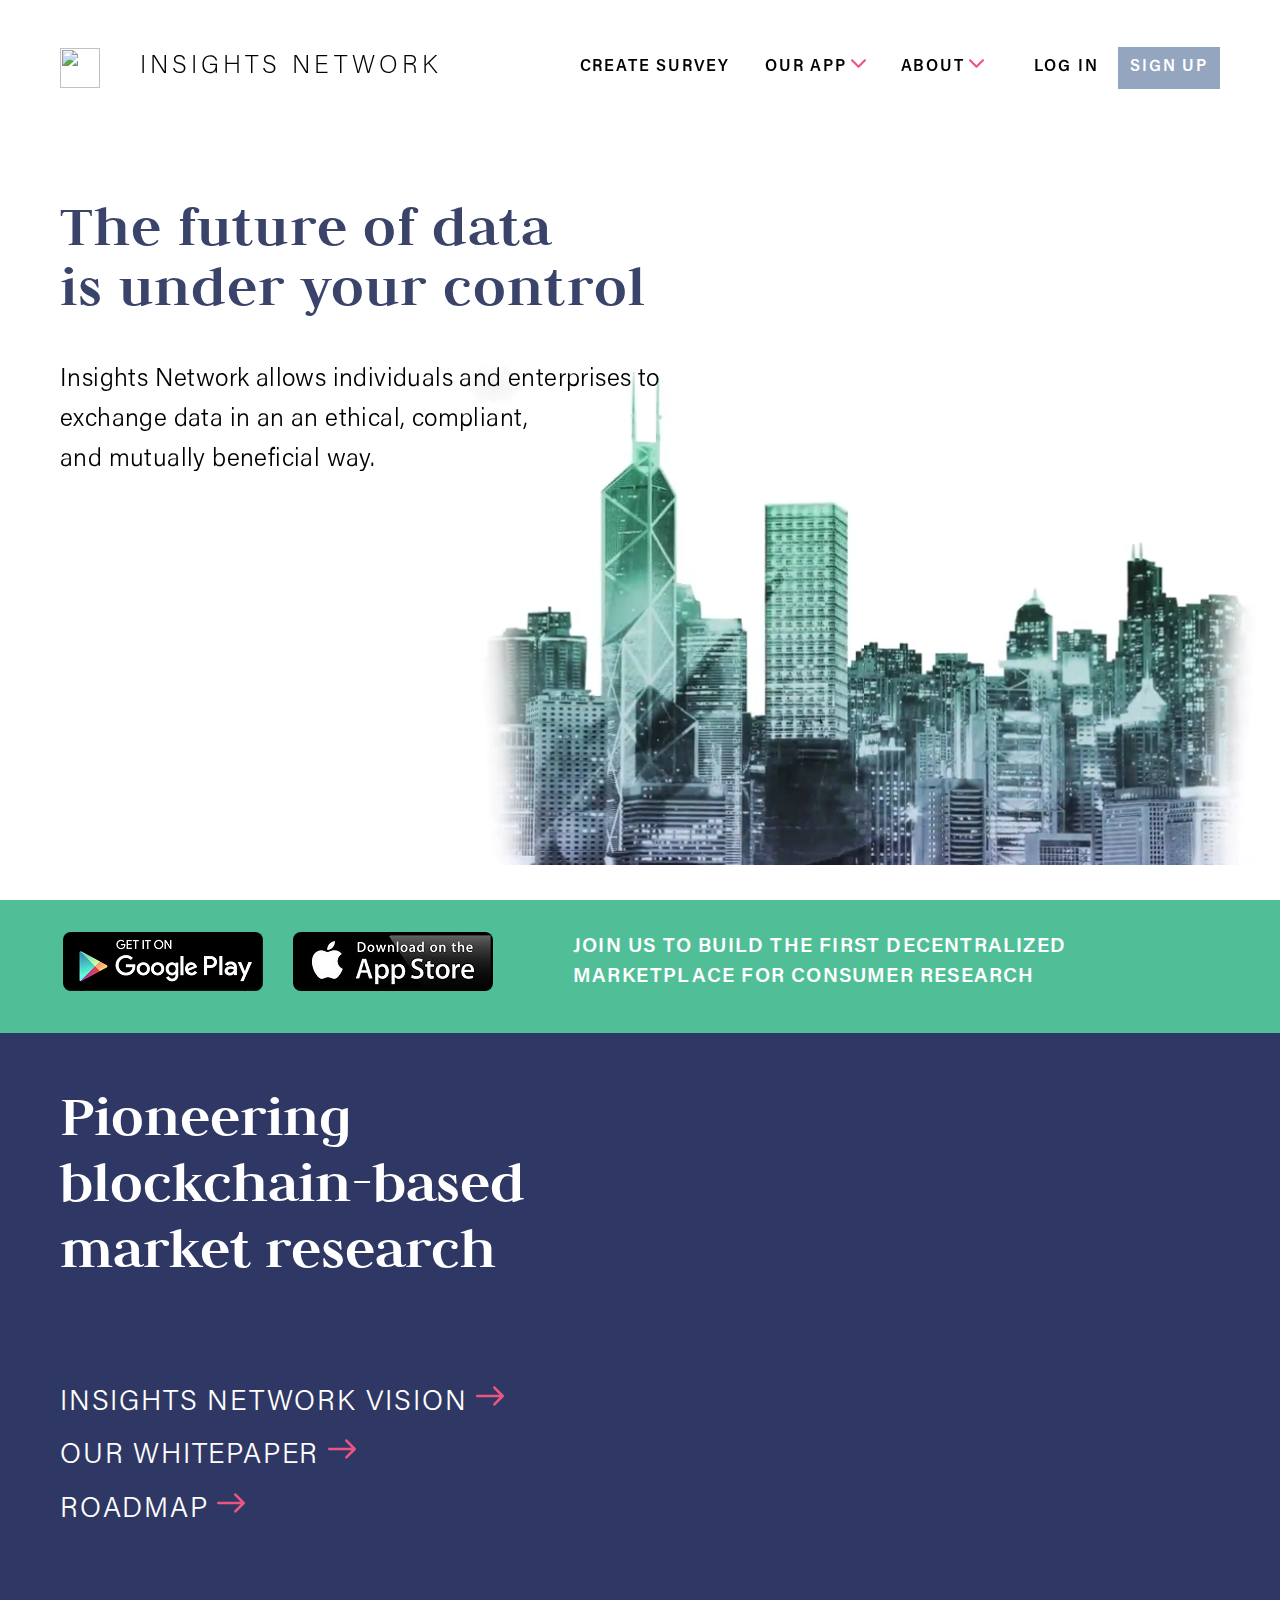
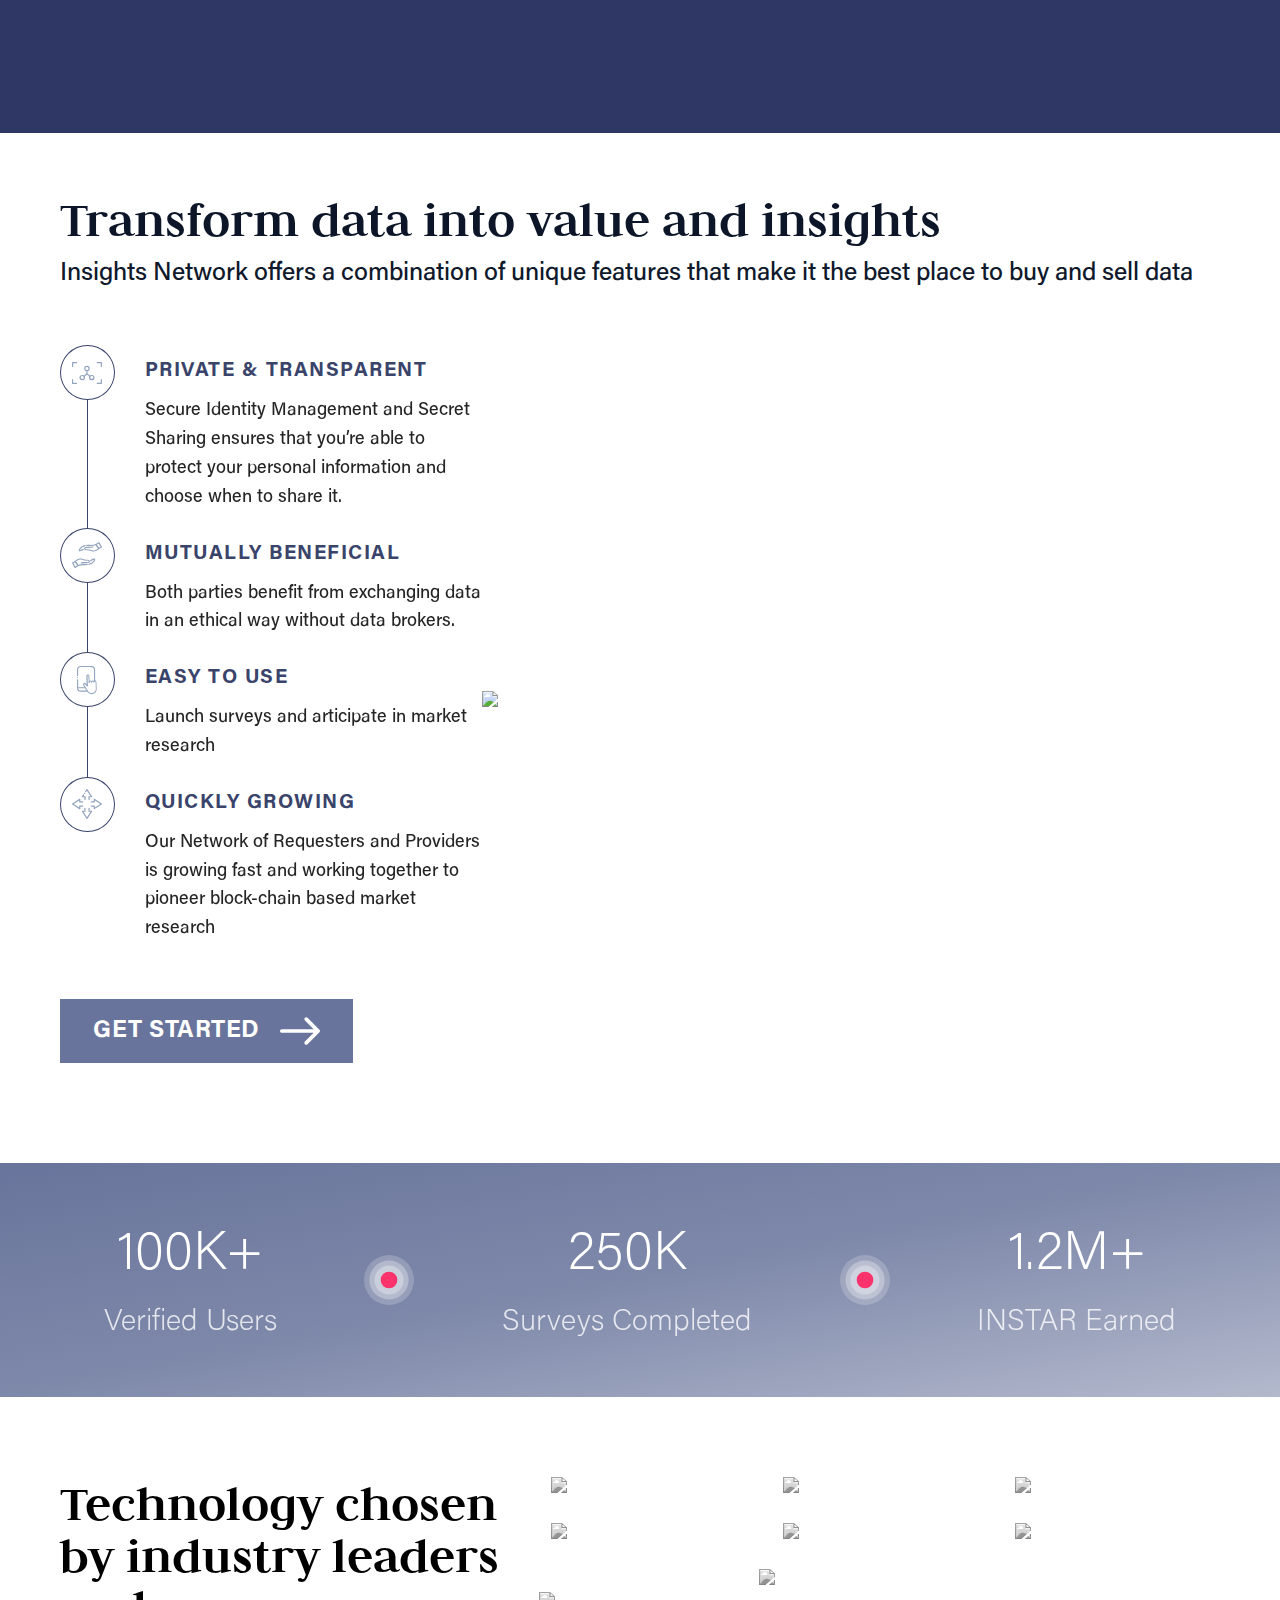
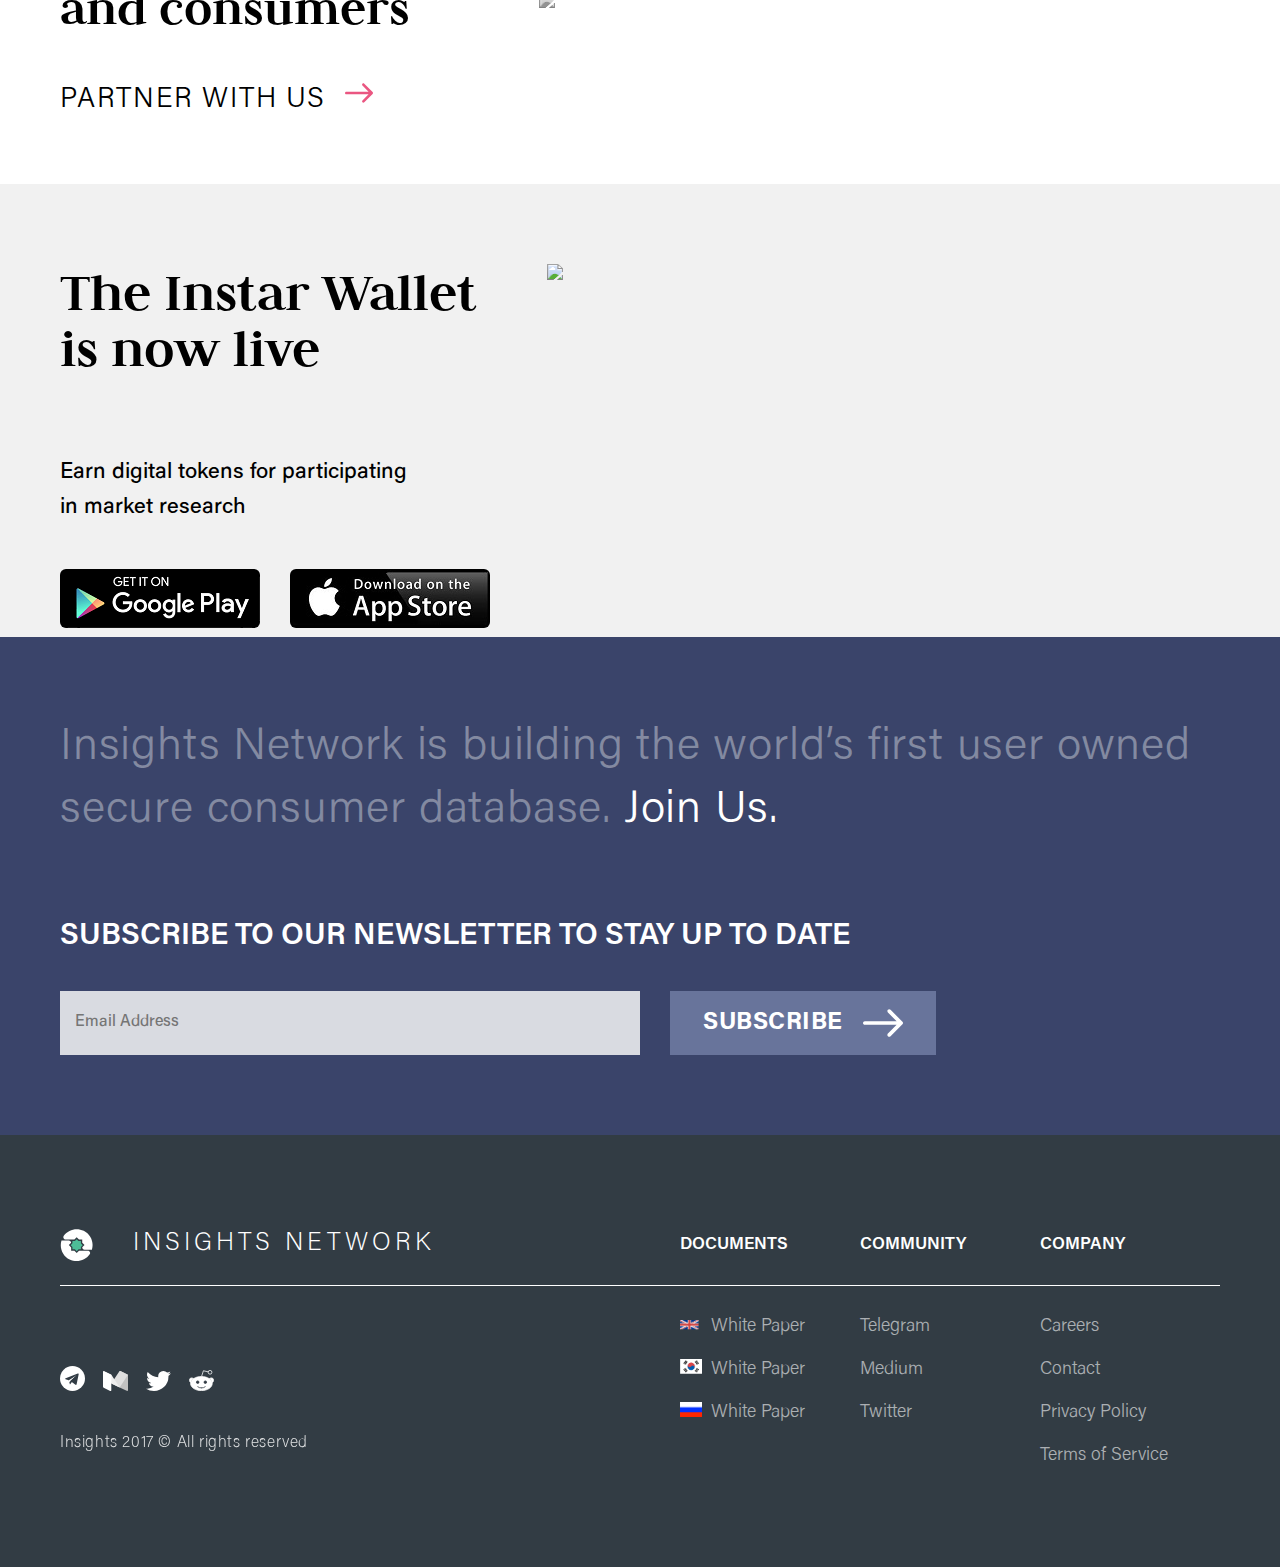
==== commit b6c38dc9: "updates" ====
--- a/index.html
+++ b/index.html
@@ -79,7 +79,7 @@
 <body>
     <div class="fullscreen-bg">
         <video autoplay muted loop playsinline id="main-video">
-            <source src="./assets/hongkong.mp4" type="video/mp4">
+            <source src="./assets/hongkongnew.mp4" type="video/mp4">
         </video>
         <div class="abs-line-img" ></div>
         <header class="main-header">
@@ -195,7 +195,7 @@
             <a href="https://itunes.apple.com/app/id1332546984">
                 <img src="./assets/img/ios-app.jpg" />
             </a>
-            <p class="green-paragraph">JOIN US TO BUILD THE FIRST DECENTRALIZED MARKETPLACE <br />FOR CONSUMER RESEARCH</p>
+            <p class="green-paragraph">JOIN US TO BUILD THE FIRST DECENTRALIZED MARKETPLACE FOR CONSUMER RESEARCH</p>
         </div>
     </section>
     
@@ -660,6 +660,7 @@
 
   var texts = document.getElementsByClassName('message');
   var nodes = [];
+  var sprts = [];
 
   for(var i = 0, l = texts.length; i < l; ++i){
 
@@ -676,17 +677,50 @@
 
     nodes.push( dot );
     scene.add(nodes[nodes.length - 1]);
+
+    var spritey = makeTextSprite( texts[i].getElementsByClassName('title')[0].innerHTML, 
+    { 
+        fontsize: 70, 
+        backgroundColor: {r:255, g:255, b:255, a:1} 
+    } );
+		//spritey.position = geometry12.vertices[i].clone().multiplyScalar(1.1);
+        spritey.userData = {
+            title: texts[i].getElementsByClassName('title')[0].innerHTML, 
+            content: texts[i].getElementsByClassName('content')[0].innerHTML
+        };
+        sprts.push(spritey);
+
+        scene.add( sprts[sprts.length - 1] );
     
   }
 
   var tempVector = new THREE.Vector3();
+  var tempVector2 = new THREE.Vector3();
+  var tmpPos = new THREE.Vector3(camera.position.x, camera.position.y, camera.position.z);
   function updateVertices(){
       for(var i = 0, l = nodes.length; i < l; ++i){
+        
+        
+
         tempVector.copy(geometry12.vertices[i]);
         nodes[i].position.copy(group.localToWorld(tempVector));
         nodes[i].lookAt(camera.position);
+        
+        //tempPoz.y = 10;
+        tempVector2.copy(geometry12.vertices[i]);
+        var tempPoz = new THREE.Vector3(tempVector2.x - 0.5, tempVector2.y + 0.7, tempVector2.z + 0.5);
+        sprts[i].position.copy(group.localToWorld(tempPoz));
+        sprts[i].lookAt(tempPoz);
+        
+        //console.log(tempPoz);
+
+
+
       }
+      
   }
+
+ 
 
   var raycaster = new THREE.Raycaster();
   
@@ -735,16 +769,18 @@
   }
 
   for ( var i = 0; i < intersects.length; i++ ) {
-
-    intersects[0].object.material.color.setHex(0x50bf97);
-    temp = intersects[0].object.userData;
-
-    var result = document.getElementById('result');
-    result.style.opacity = 1;
-    result.style.transform = 'translateX(' + translate.x + 'px) translateY(' + translate.y + 'px)';
-
-    document.getElementById('title').innerHTML  = temp.title
-    document.getElementById('desc').innerHTML  = temp.content
+    if(intersects[0].object.type === 'Points') {
+        intersects[0].object.material.color.setHex(0x50bf97);
+        temp = intersects[0].object.userData;
+
+        var result = document.getElementById('result');
+        result.style.opacity = 1;
+        result.style.transform = 'translateX(' + translate.x + 'px) translateY(' + translate.y + 'px)';
+
+        document.getElementById('title').innerHTML  = temp.title
+        document.getElementById('desc').innerHTML  = temp.content
+    }
+    
   }
 
 
@@ -770,19 +806,20 @@
   }
 
   for ( var i = 0; i < intersects.length; i++ ) {
-    //#50bf97 - green
-    intersects[0].object.material.color.setHex(0x50bf97);
-    temp = intersects[0].object.userData;
-
-    var result = document.getElementById('result');
-    result.style.opacity = 1;
-
-    document.getElementById('title').innerHTML  = temp.title
-    document.getElementById('desc').innerHTML  = temp.content
-
-    setTimeout(function () {
-      intersects[0].object.material.color.setHex(0xffffff);
-    }, 2000);
+    if(intersects[0].object.type === 'Points') {
+        intersects[0].object.material.color.setHex(0x50bf97);
+        temp = intersects[0].object.userData;
+
+        var result = document.getElementById('result');
+        result.style.opacity = 1;
+
+        document.getElementById('title').innerHTML  = temp.title
+        document.getElementById('desc').innerHTML  = temp.content
+
+        setTimeout(function () {
+        intersects[0].object.material.color.setHex(0xffffff);
+        }, 2000);
+    }
   }
 
 
@@ -834,6 +871,65 @@
   function closeMsg () {
     document.getElementById('result').style.opacity = 0;
   }
+
+  function makeTextSprite( message, parameters )
+{
+	if ( parameters === undefined ) parameters = {};
+	
+	var fontface = parameters.hasOwnProperty("fontface") ? 
+		parameters["fontface"] : "AcuminPro-Light";
+	
+	var fontsize = parameters.hasOwnProperty("fontsize") ? 
+		parameters["fontsize"] : 14;
+	
+	var borderThickness = parameters.hasOwnProperty("borderThickness") ? 
+		parameters["borderThickness"] : 0;
+	
+	var borderColor = parameters.hasOwnProperty("borderColor") ?
+		parameters["borderColor"] : { r:255, g:255, b:255, a:1.0 };
+	
+	var backgroundColor = parameters.hasOwnProperty("backgroundColor") ?
+		parameters["backgroundColor"] : { r:255, g:255, b:255, a:1.0 };
+
+	//var spriteAlignment = parameters.hasOwnProperty("alignment") ?
+	//	parameters["alignment"] : THREE.SpriteAlignment.topLeft;
+
+	//var spriteAlignment = THREE.SpriteAlignment.topLeft;
+		
+
+    var canvas = document.createElement('canvas');
+    var context = canvas.getContext('2d');
+    //context.font = fontsize + "px " + fontface;
+    context.font = "32px " + fontface;
+    context.textAlign = "start";
+
+    context.shadowBlur = 10;
+    context.shadowOffsetX = 0;
+    context.shadowOffsetX = 0;
+    context.shadowColor = "rgba(47, 56, 100, 1)";//"rgba(80, 191, 151, .5)";
+
+	// get size data (height depends only on font size)
+    var metrics = context.measureText( message );
+
+	//context.lineWidth = metrics.width;// borderThickness;
+	// 1.4 is extra height factor for text below baseline: g,j,p,q.
+	
+	// text color
+	context.fillStyle = "rgba(255, 255, 255, 1.0)";
+    //context.fillText( message, borderThickness, fontsize + borderThickness);
+    
+    context.fillText( message, 10, 100);
+	// canvas contents will be used for a texture
+    var texture = new THREE.Texture(canvas) 
+    texture.minFilter = THREE.LinearFilter
+	texture.needsUpdate = true;
+
+	var spriteMaterial = new THREE.SpriteMaterial( 
+		{ map: texture, } );
+	var sprite = new THREE.Sprite( spriteMaterial );
+	sprite.scale.set(5,2.5,0);
+	return sprite;	
+}
 		</script>
 
 
--- a/main.css
+++ b/main.css
@@ -613,29 +613,30 @@
 
 @media only screen and (max-width: 550px) {
     .header-heading {
-        font-size: 4.5rem;
+        font-size: 4.2rem;
     }
 
 
     .heading-column {
         margin-top: 4rem;
-        padding-left: 12%;
-        padding-right: 10%;
-    }
-}
-
-@media only screen and (max-width: 520px) {
+        padding-left: 7rem;
+        padding-right: 4.5rem;
+    }
+
     .header-heading {
-        font-size: 3.4rem;
-    }
+        font-size: 3rem;
+    }
+
     .header-subheading {
-        font-size: 2.2rem;
-    }
-}
+        font-size: 1.8rem;
+    }
+}
+
+
 
 @media only screen and (max-width: 400px) {
     .header-subheading {
-        font-size: 2.2rem;
+        font-size: 1.8rem;
     }
 }
 
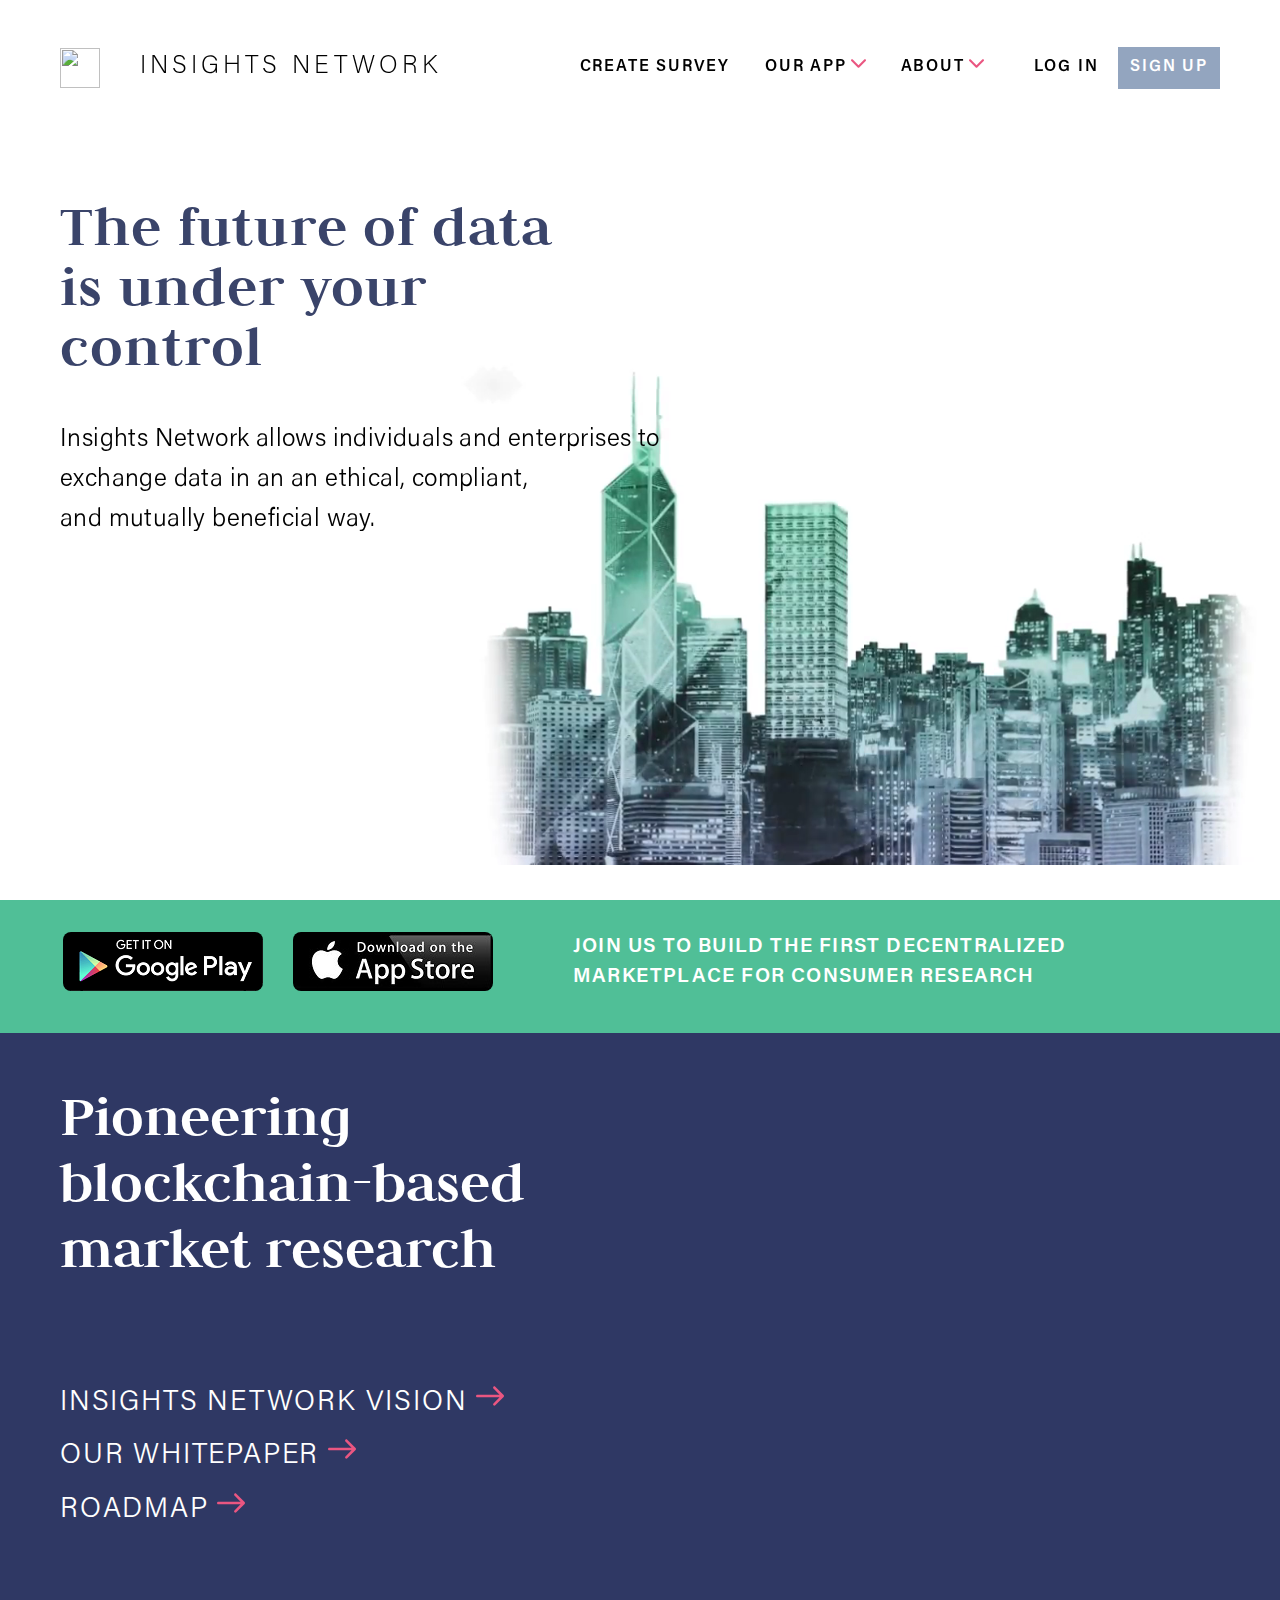
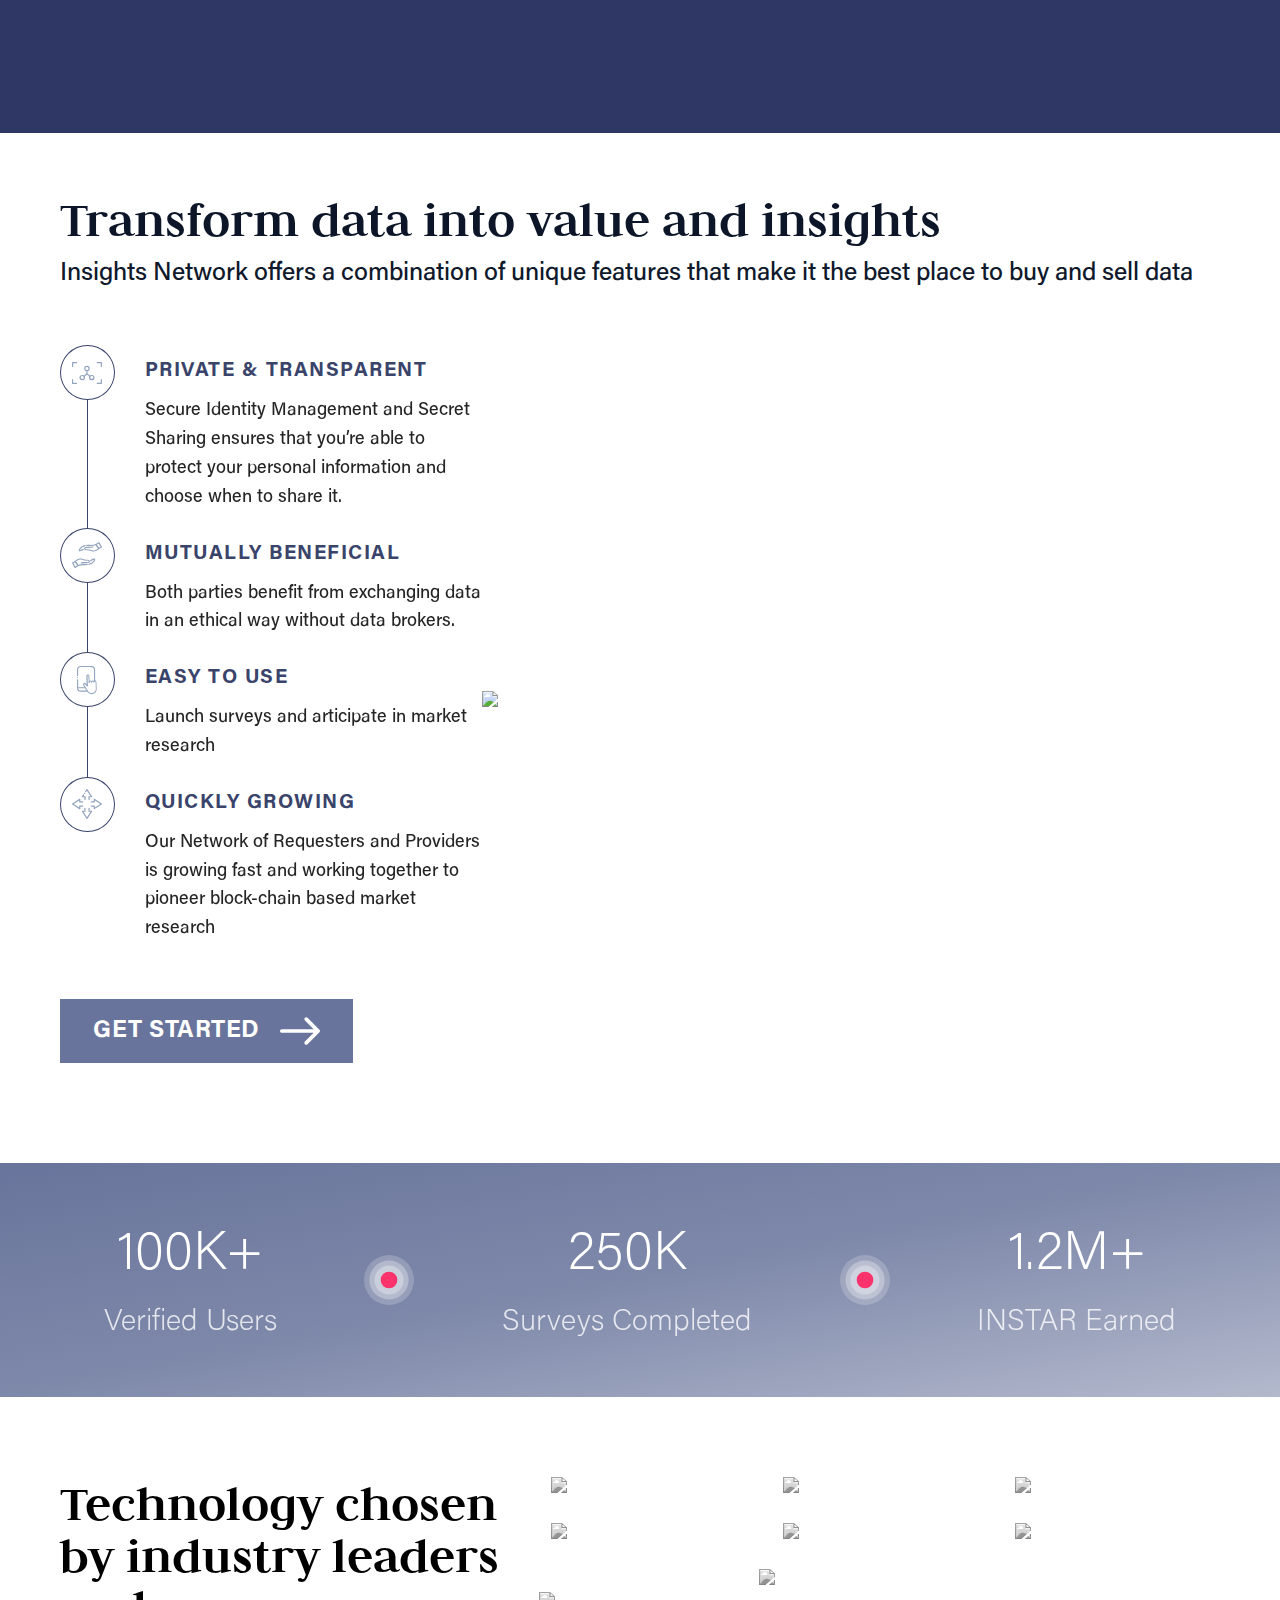
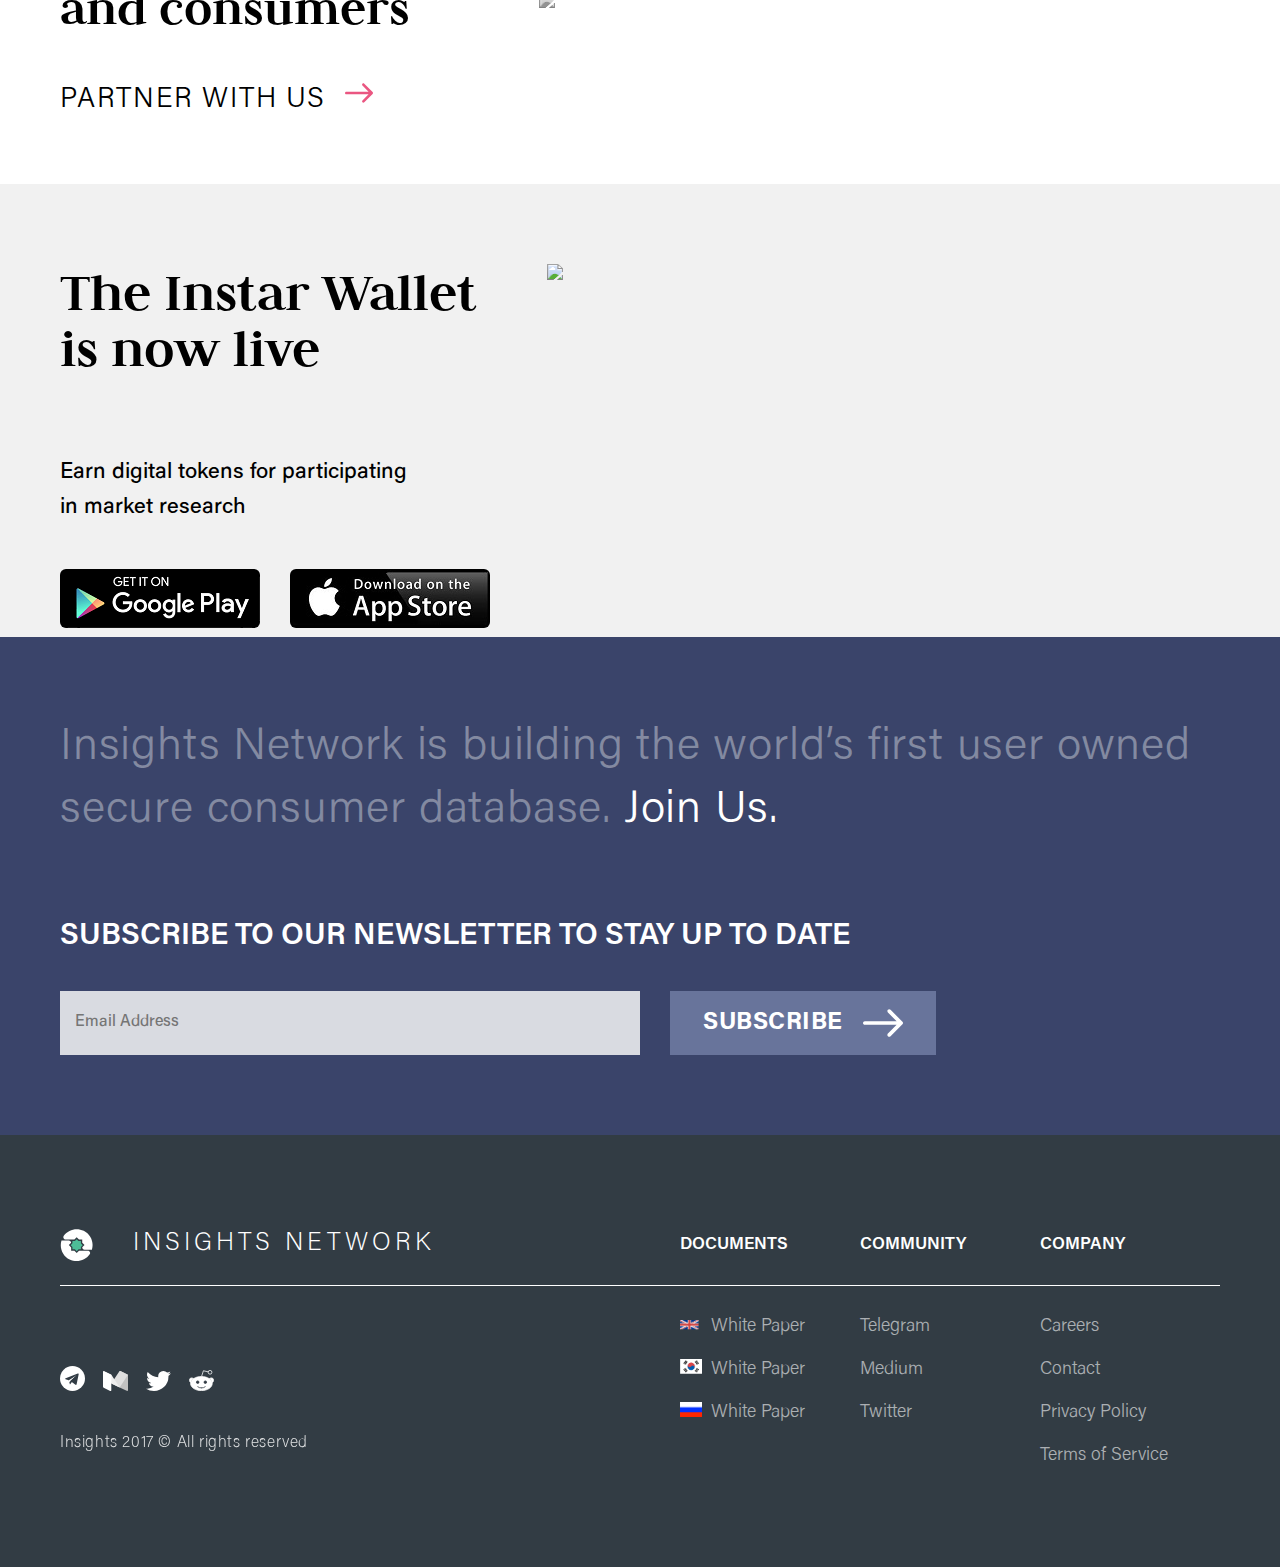
==== commit 1c436271: "Update index.html" ====
--- a/index.html
+++ b/index.html
@@ -127,8 +127,8 @@
                 </div>
             </nav>
             <div class="heading-column container fade">
-                <h1 class="header-heading">The future of data <br />is under your control</h1>
-                <h3 class="header-subheading">Insights Network allows individuals and enterprises to <br />exchange data in an an ethical, compliant, <br />and mutually beneficial way.</h3>
+                <h1 class="header-heading">The future of data <br />is under your <br class="d-only-xs"/>control</h1>
+                <h3 class="header-subheading">Insights Network allows individuals and enterprises to <br class="d-none-xs"/>exchange data in an an ethical, compliant, <br class="d-none-xs"/>and mutually beneficial way.</h3>
             </div>
             <div class="relative">
                 <video autoplay muted loop playsinline id="main-video-two">
@@ -936,4 +936,4 @@
 
 
 </body>
-</html>+</html>
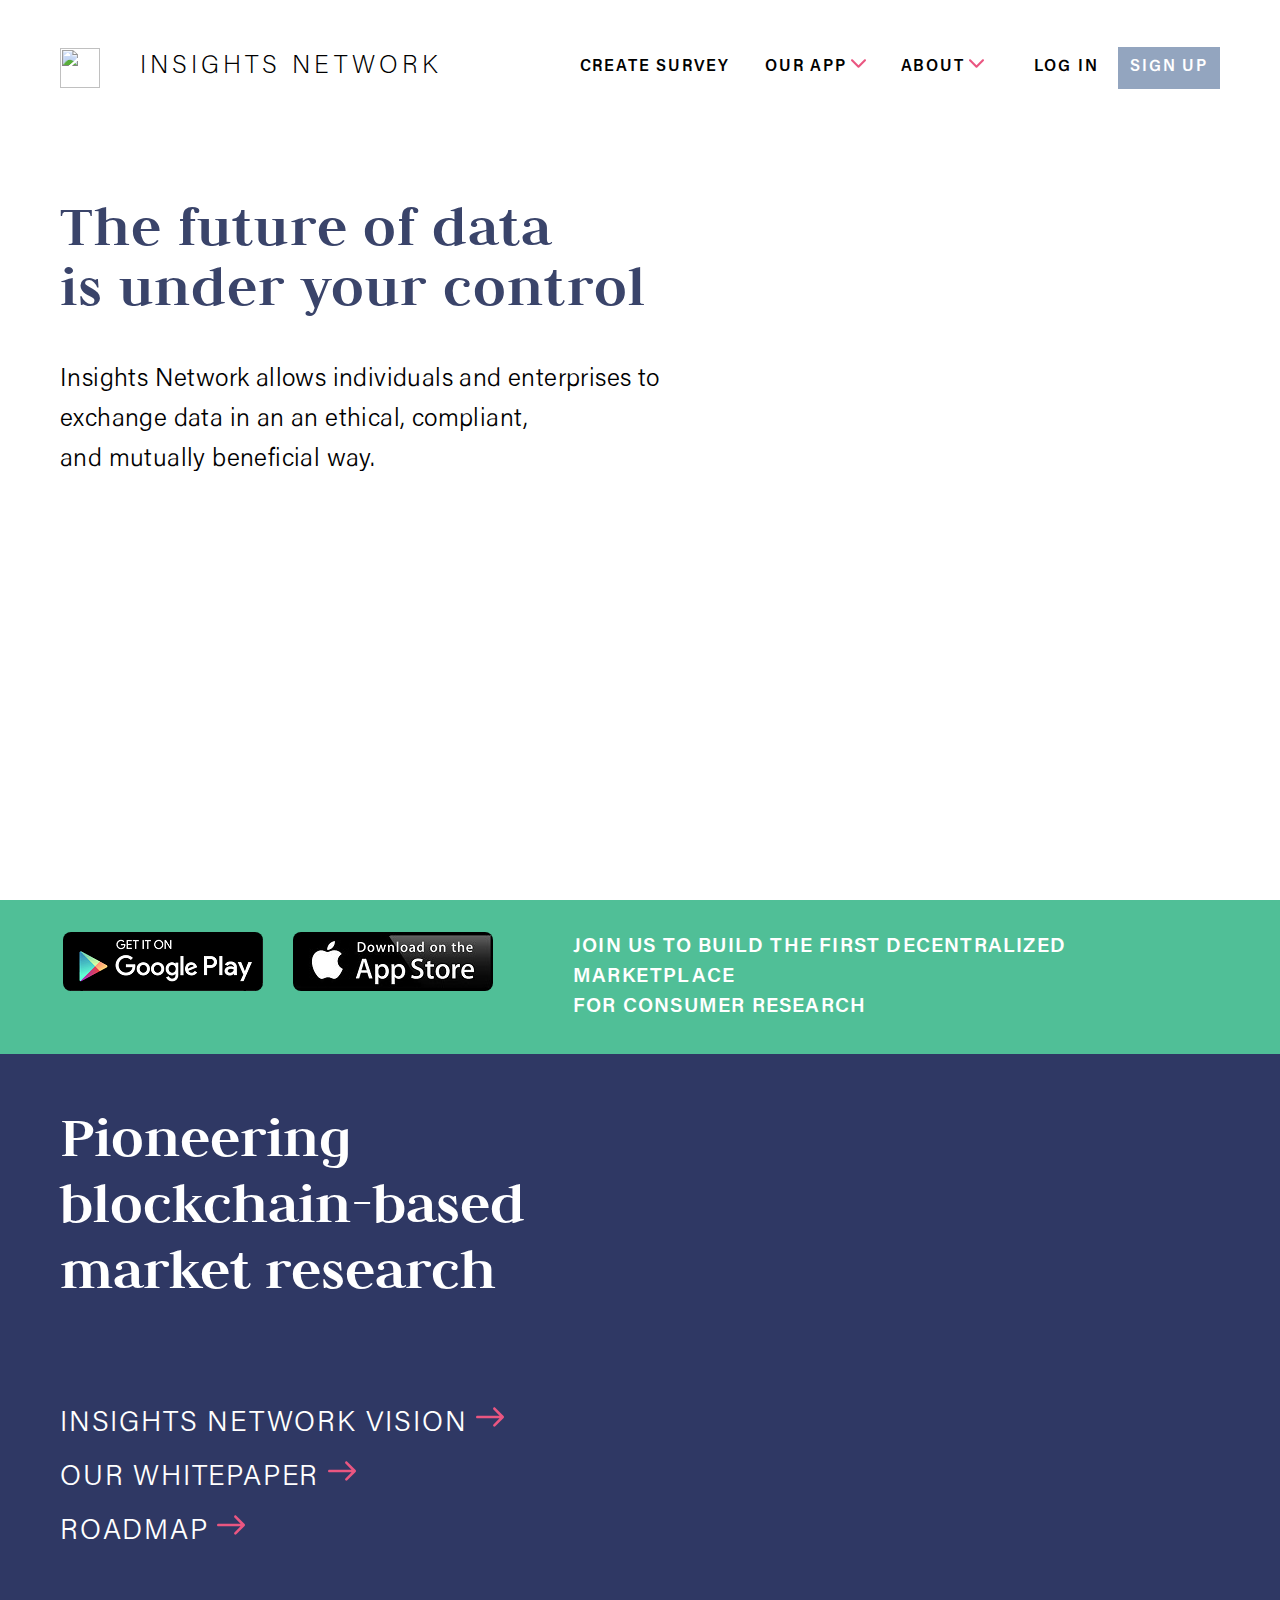
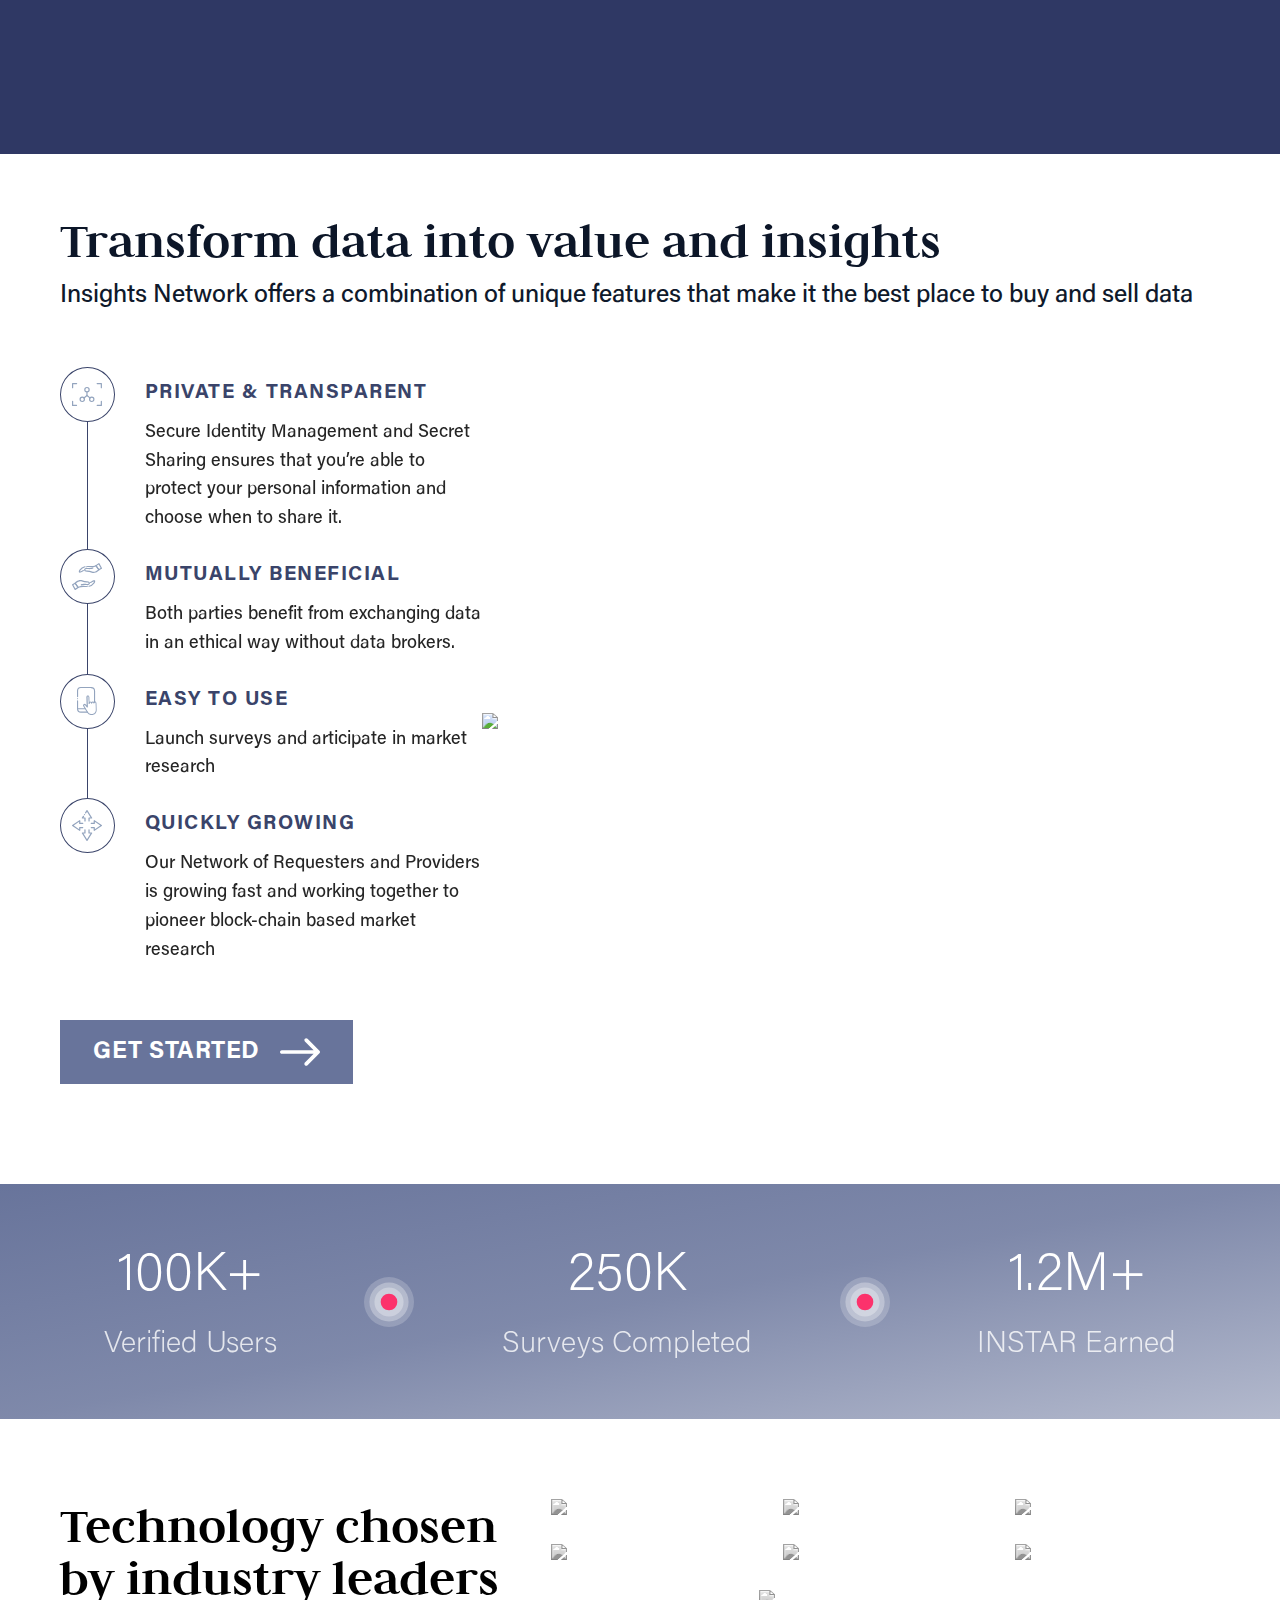
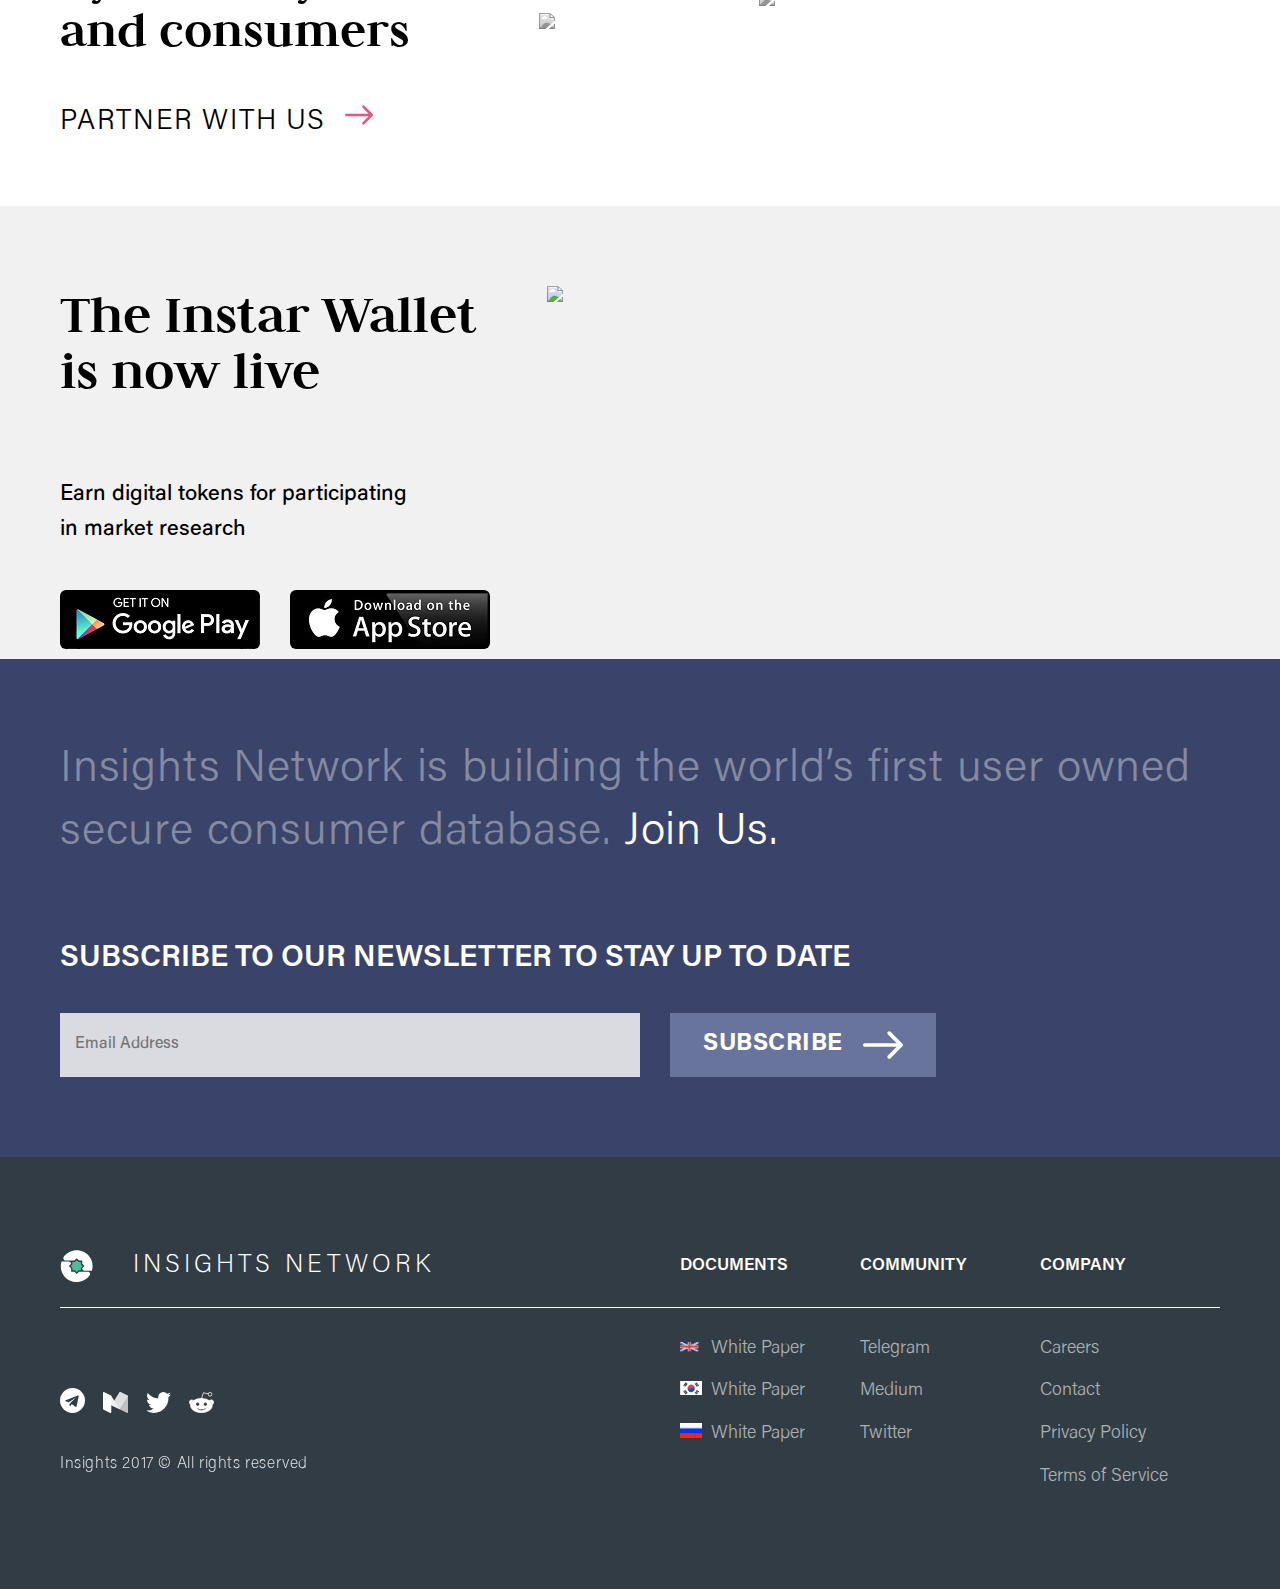
==== commit b578f6ab: "Fixed broken shape on mobile" ====
--- a/index.html
+++ b/index.html
@@ -79,7 +79,7 @@
 <body>
     <div class="fullscreen-bg">
         <video autoplay muted loop playsinline id="main-video">
-            <source src="./assets/hongkongnew.mp4" type="video/mp4">
+            <source src="./assets/hongkong.mp4" type="video/mp4">
         </video>
         <div class="abs-line-img" ></div>
         <header class="main-header">
@@ -127,8 +127,8 @@
                 </div>
             </nav>
             <div class="heading-column container fade">
-                <h1 class="header-heading">The future of data <br />is under your <br class="d-only-xs"/>control</h1>
-                <h3 class="header-subheading">Insights Network allows individuals and enterprises to <br class="d-none-xs"/>exchange data in an an ethical, compliant, <br class="d-none-xs"/>and mutually beneficial way.</h3>
+                <h1 class="header-heading">The future of data <br />is under your control</h1>
+                <h3 class="header-subheading">Insights Network allows individuals and enterprises to <br />exchange data in an an ethical, compliant, <br />and mutually beneficial way.</h3>
             </div>
             <div class="relative">
                 <video autoplay muted loop playsinline id="main-video-two">
@@ -195,7 +195,7 @@
             <a href="https://itunes.apple.com/app/id1332546984">
                 <img src="./assets/img/ios-app.jpg" />
             </a>
-            <p class="green-paragraph">JOIN US TO BUILD THE FIRST DECENTRALIZED MARKETPLACE FOR CONSUMER RESEARCH</p>
+            <p class="green-paragraph">JOIN US TO BUILD THE FIRST DECENTRALIZED MARKETPLACE <br />FOR CONSUMER RESEARCH</p>
         </div>
     </section>
     
@@ -852,11 +852,11 @@
 
   };
 
-  window.addEventListener( 'resize', function () {
-    camera.aspect = window.innerWidth / window.innerHeight;
-    camera.updateProjectionMatrix();
-    renderer.setSize( window.innerWidth, window.innerHeight );
-  }, false );
+//   window.addEventListener( 'resize', function () {
+//     camera.aspect = window.innerWidth / window.innerHeight;
+//     camera.updateProjectionMatrix();
+//     renderer.setSize( window.innerWidth, window.innerHeight );
+//   }, false );
 
  document.getElementById('host').addEventListener( 'mouseenter', function () {
     options.fixed = true
@@ -936,4 +936,4 @@
 
 
 </body>
-</html>
+</html>--- a/main.css
+++ b/main.css
@@ -628,7 +628,7 @@
     }
 
     .header-subheading {
-        font-size: 1.8rem;
+        font-size: 1.6rem;
     }
 }
 
@@ -636,7 +636,7 @@
 
 @media only screen and (max-width: 400px) {
     .header-subheading {
-        font-size: 1.8rem;
+        font-size: 1.6rem;
     }
 }
 
@@ -1708,8 +1708,21 @@
 }
 
 
-
-
+@media only screen and (max-width: 540px) {
+   .d-none-xs {
+        display: none;
+    } 
+}
+
+.d-only-xs {
+    display: none;
+}
+
+@media only screen and (max-width: 540px) {
+   .d-only-xs {
+        display: initial;
+    } 
+}
 
 
 
@@ -1729,4 +1742,4 @@
 
 .fade {
     animation: fadeLeft .8s ease-in-out;
-}+}
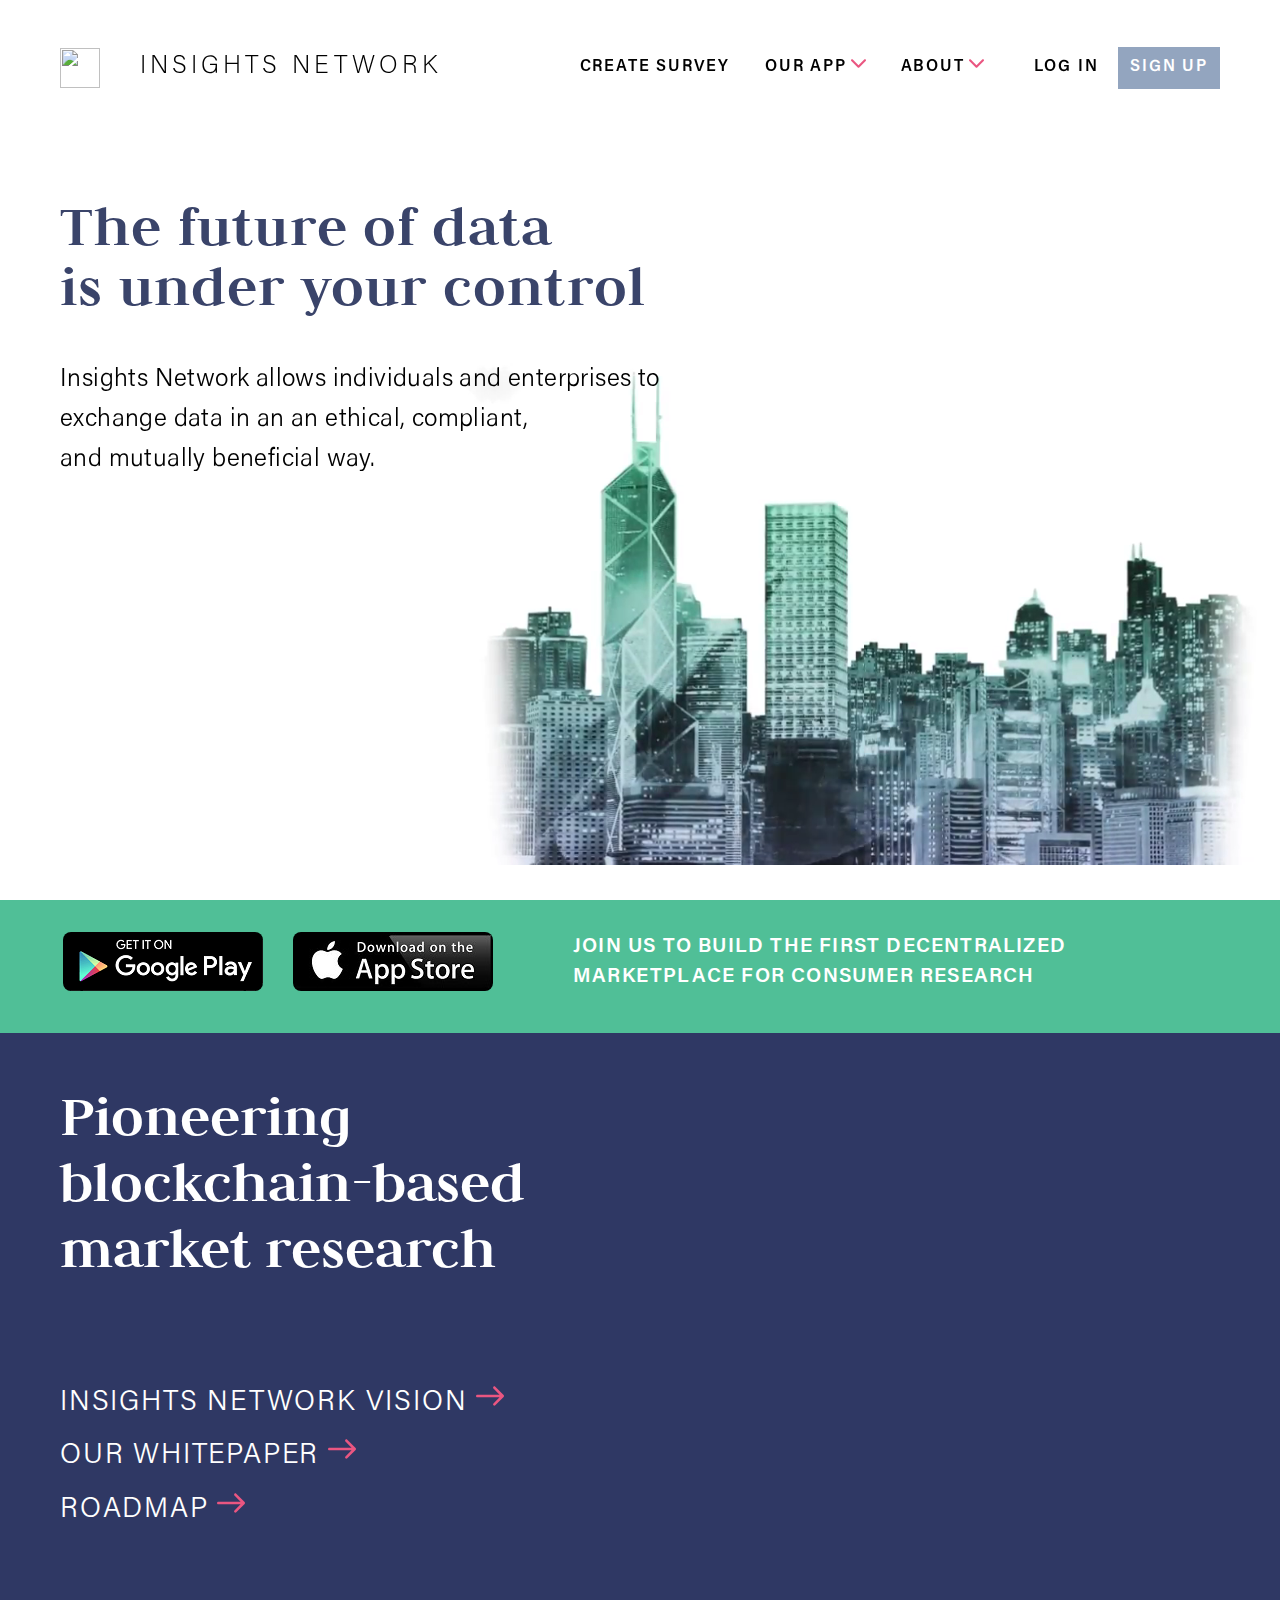
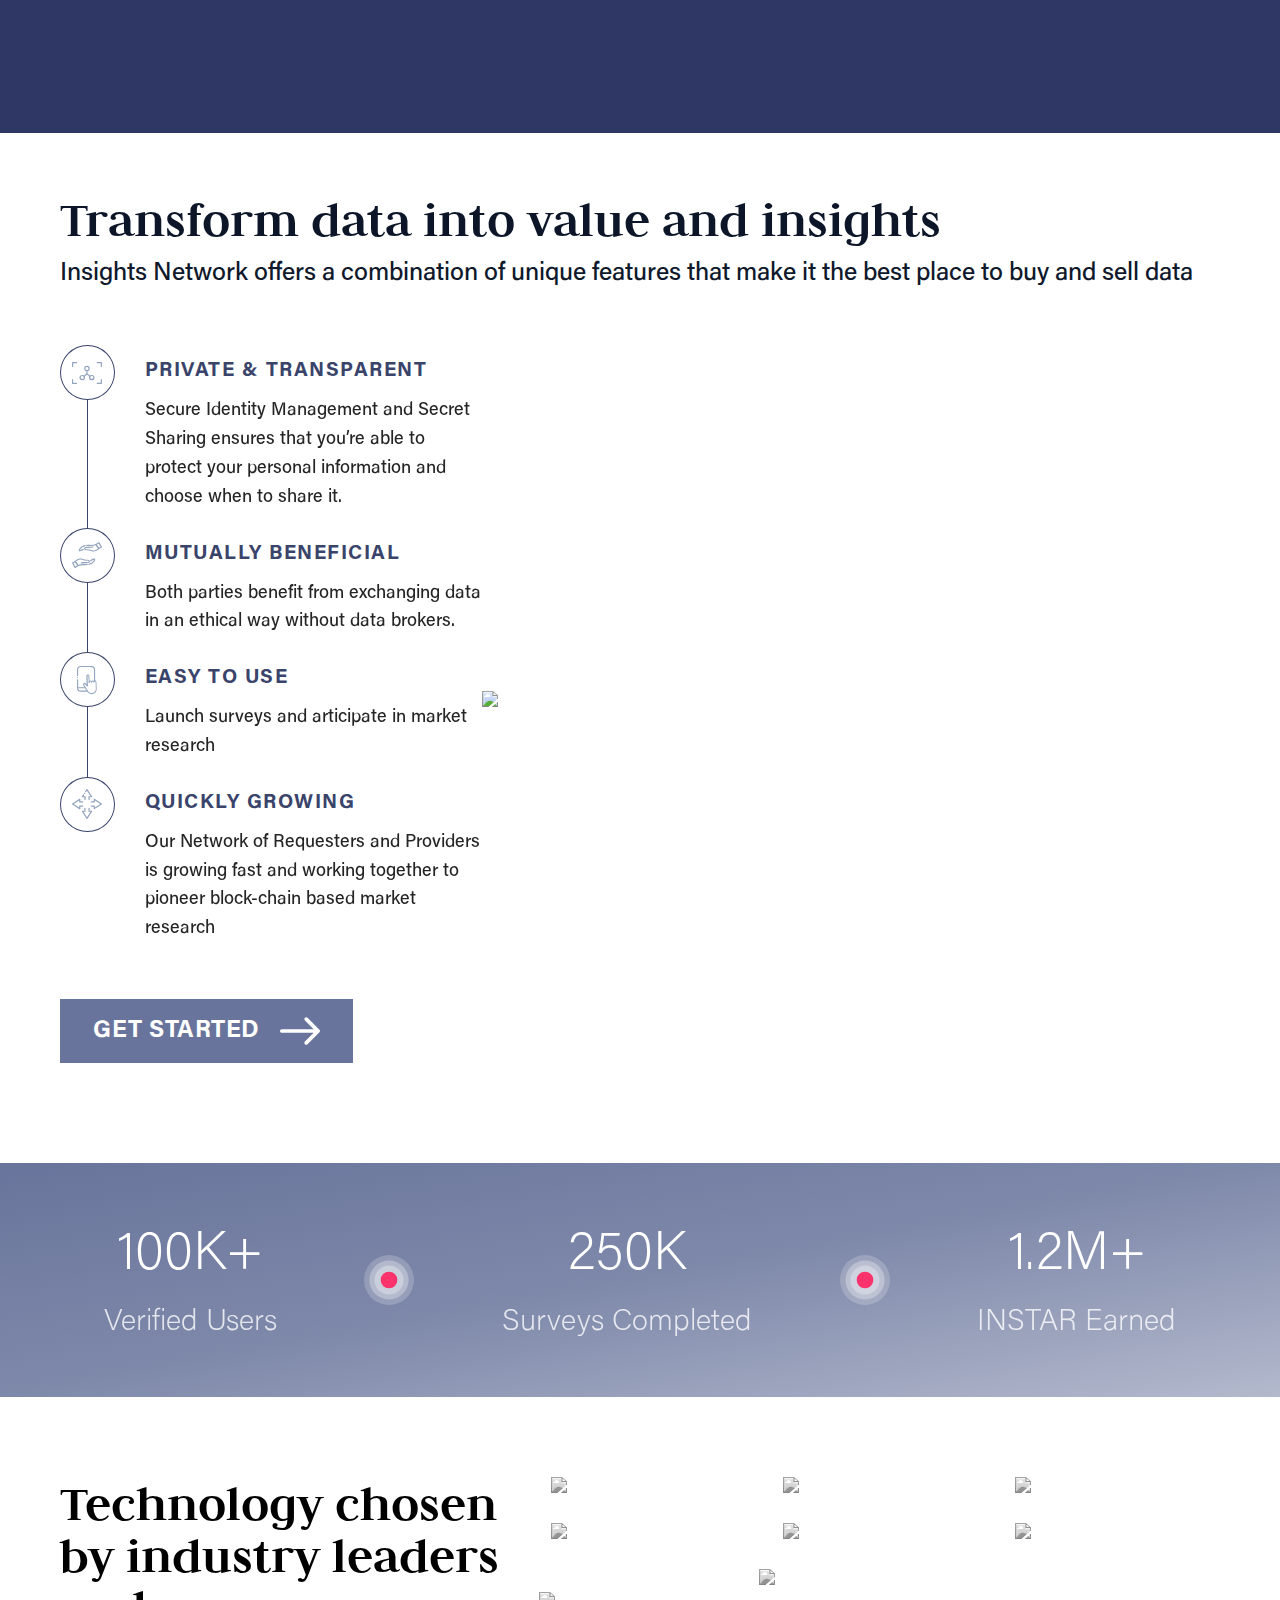
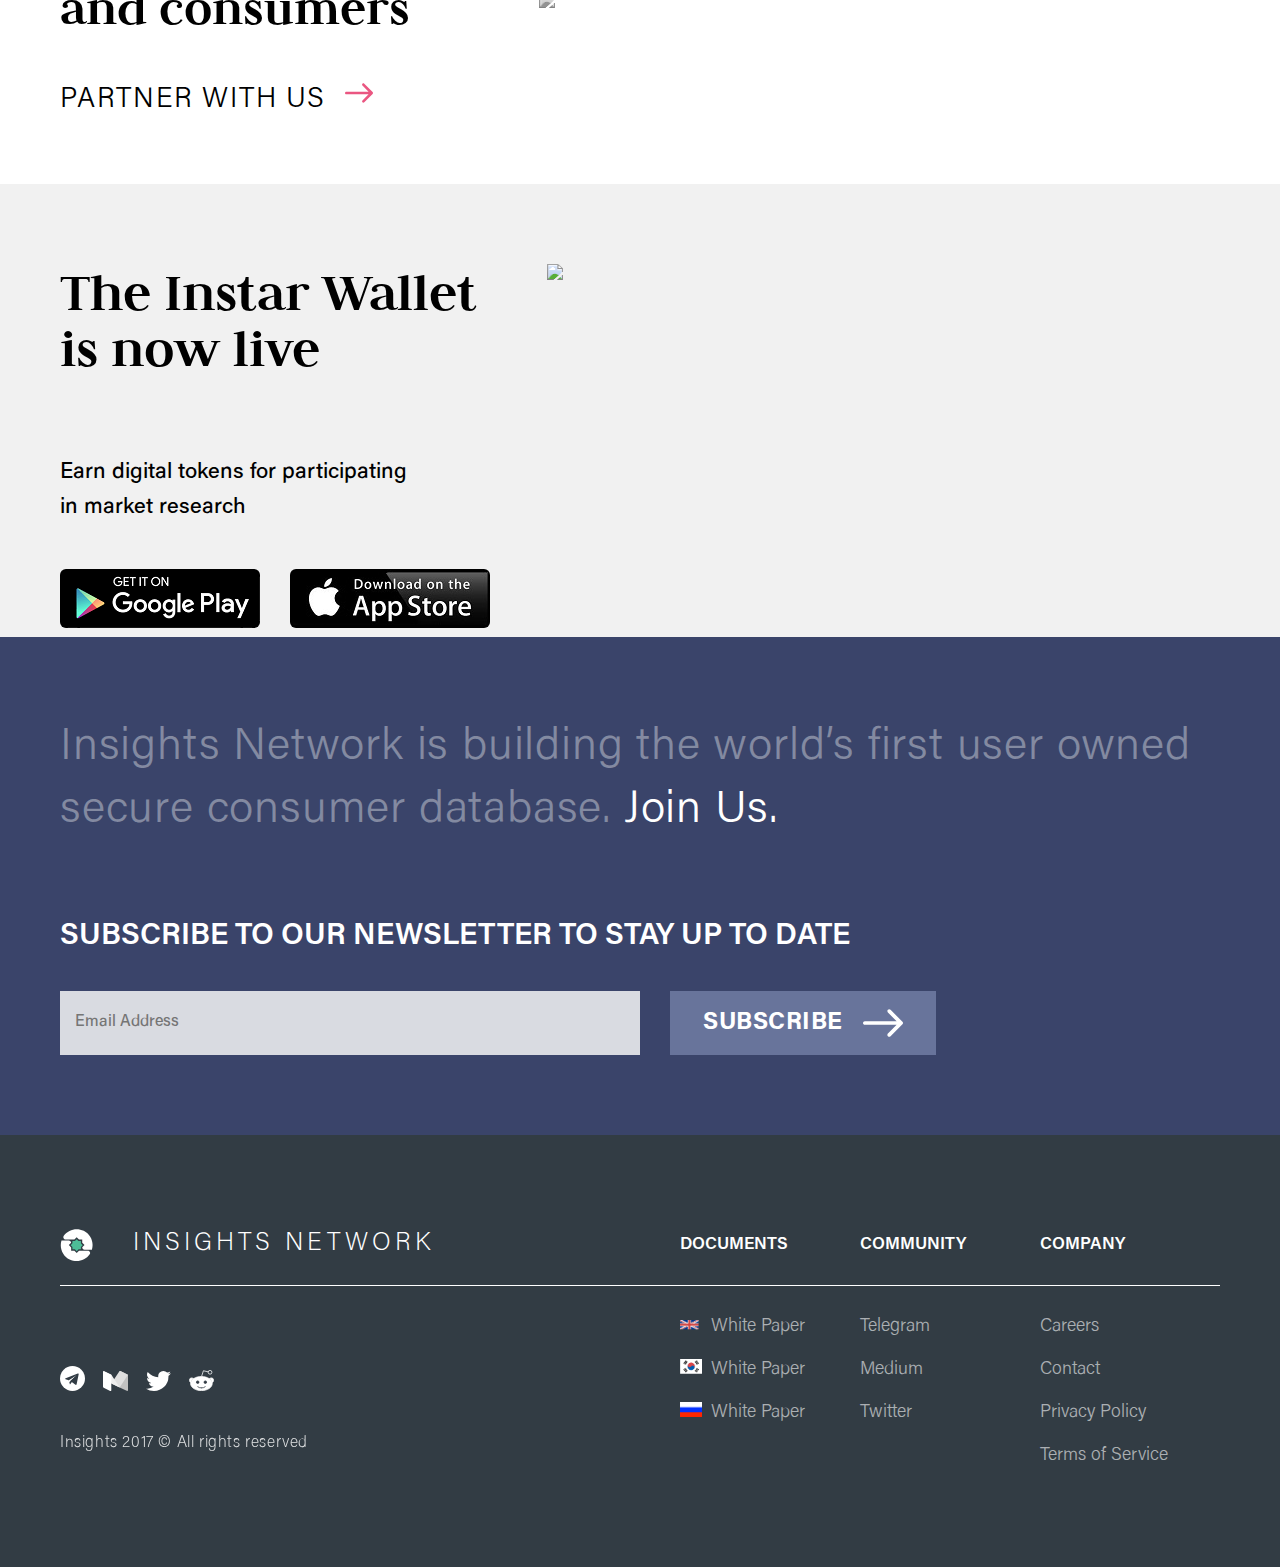
==== commit 3fde9dd0: "Merge pull request #4 from NicolaeCasir/master" ====
--- a/index.html
+++ b/index.html
@@ -79,7 +79,7 @@
 <body>
     <div class="fullscreen-bg">
         <video autoplay muted loop playsinline id="main-video">
-            <source src="./assets/hongkong.mp4" type="video/mp4">
+            <source src="./assets/hongkongnew.mp4" type="video/mp4">
         </video>
         <div class="abs-line-img" ></div>
         <header class="main-header">
@@ -127,8 +127,8 @@
                 </div>
             </nav>
             <div class="heading-column container fade">
-                <h1 class="header-heading">The future of data <br />is under your control</h1>
-                <h3 class="header-subheading">Insights Network allows individuals and enterprises to <br />exchange data in an an ethical, compliant, <br />and mutually beneficial way.</h3>
+                <h1 class="header-heading">The future of data <br />is under your <br class="d-only-xs"/>control</h1>
+                <h3 class="header-subheading">Insights Network allows individuals and enterprises to <br class="d-none-xs"/>exchange data in an an ethical, compliant, <br class="d-none-xs"/>and mutually beneficial way.</h3>
             </div>
             <div class="relative">
                 <video autoplay muted loop playsinline id="main-video-two">
@@ -195,7 +195,7 @@
             <a href="https://itunes.apple.com/app/id1332546984">
                 <img src="./assets/img/ios-app.jpg" />
             </a>
-            <p class="green-paragraph">JOIN US TO BUILD THE FIRST DECENTRALIZED MARKETPLACE <br />FOR CONSUMER RESEARCH</p>
+            <p class="green-paragraph">JOIN US TO BUILD THE FIRST DECENTRALIZED MARKETPLACE FOR CONSUMER RESEARCH</p>
         </div>
     </section>
     
@@ -936,4 +936,4 @@
 
 
 </body>
-</html>+</html>
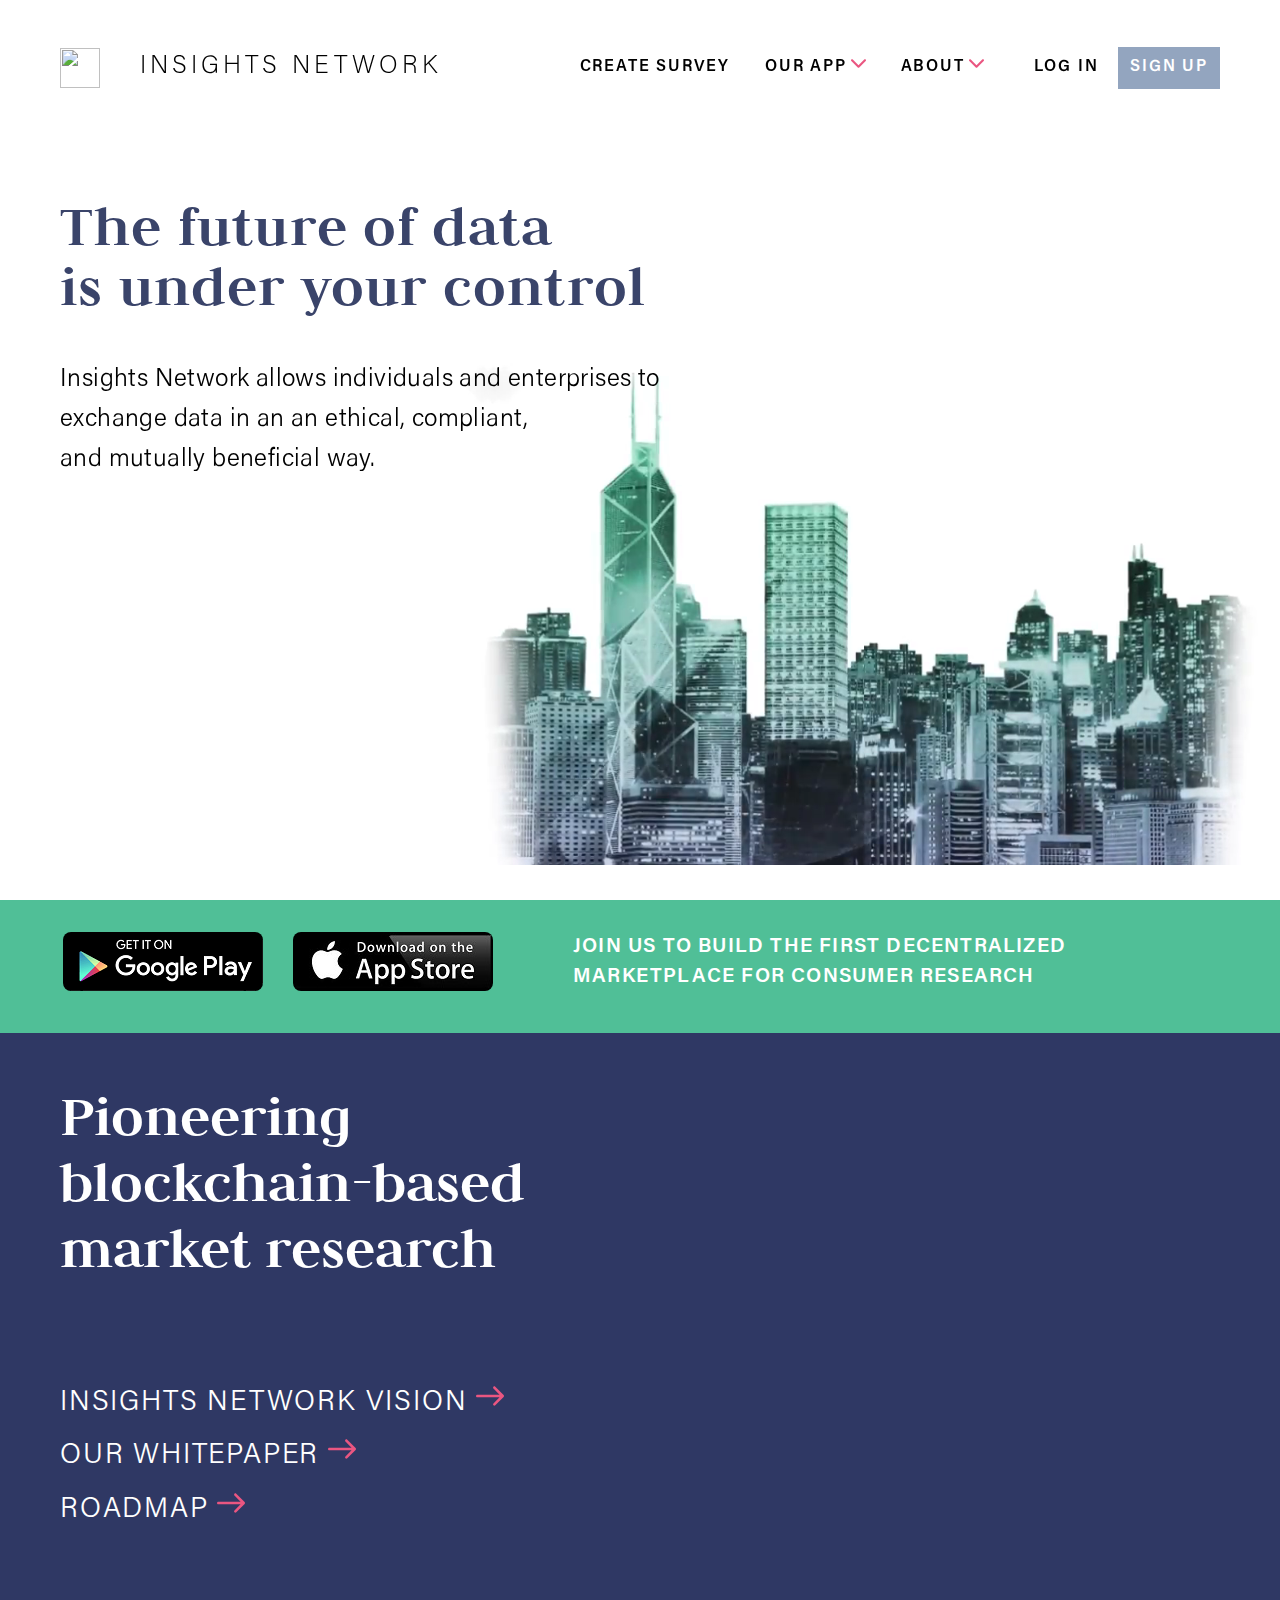
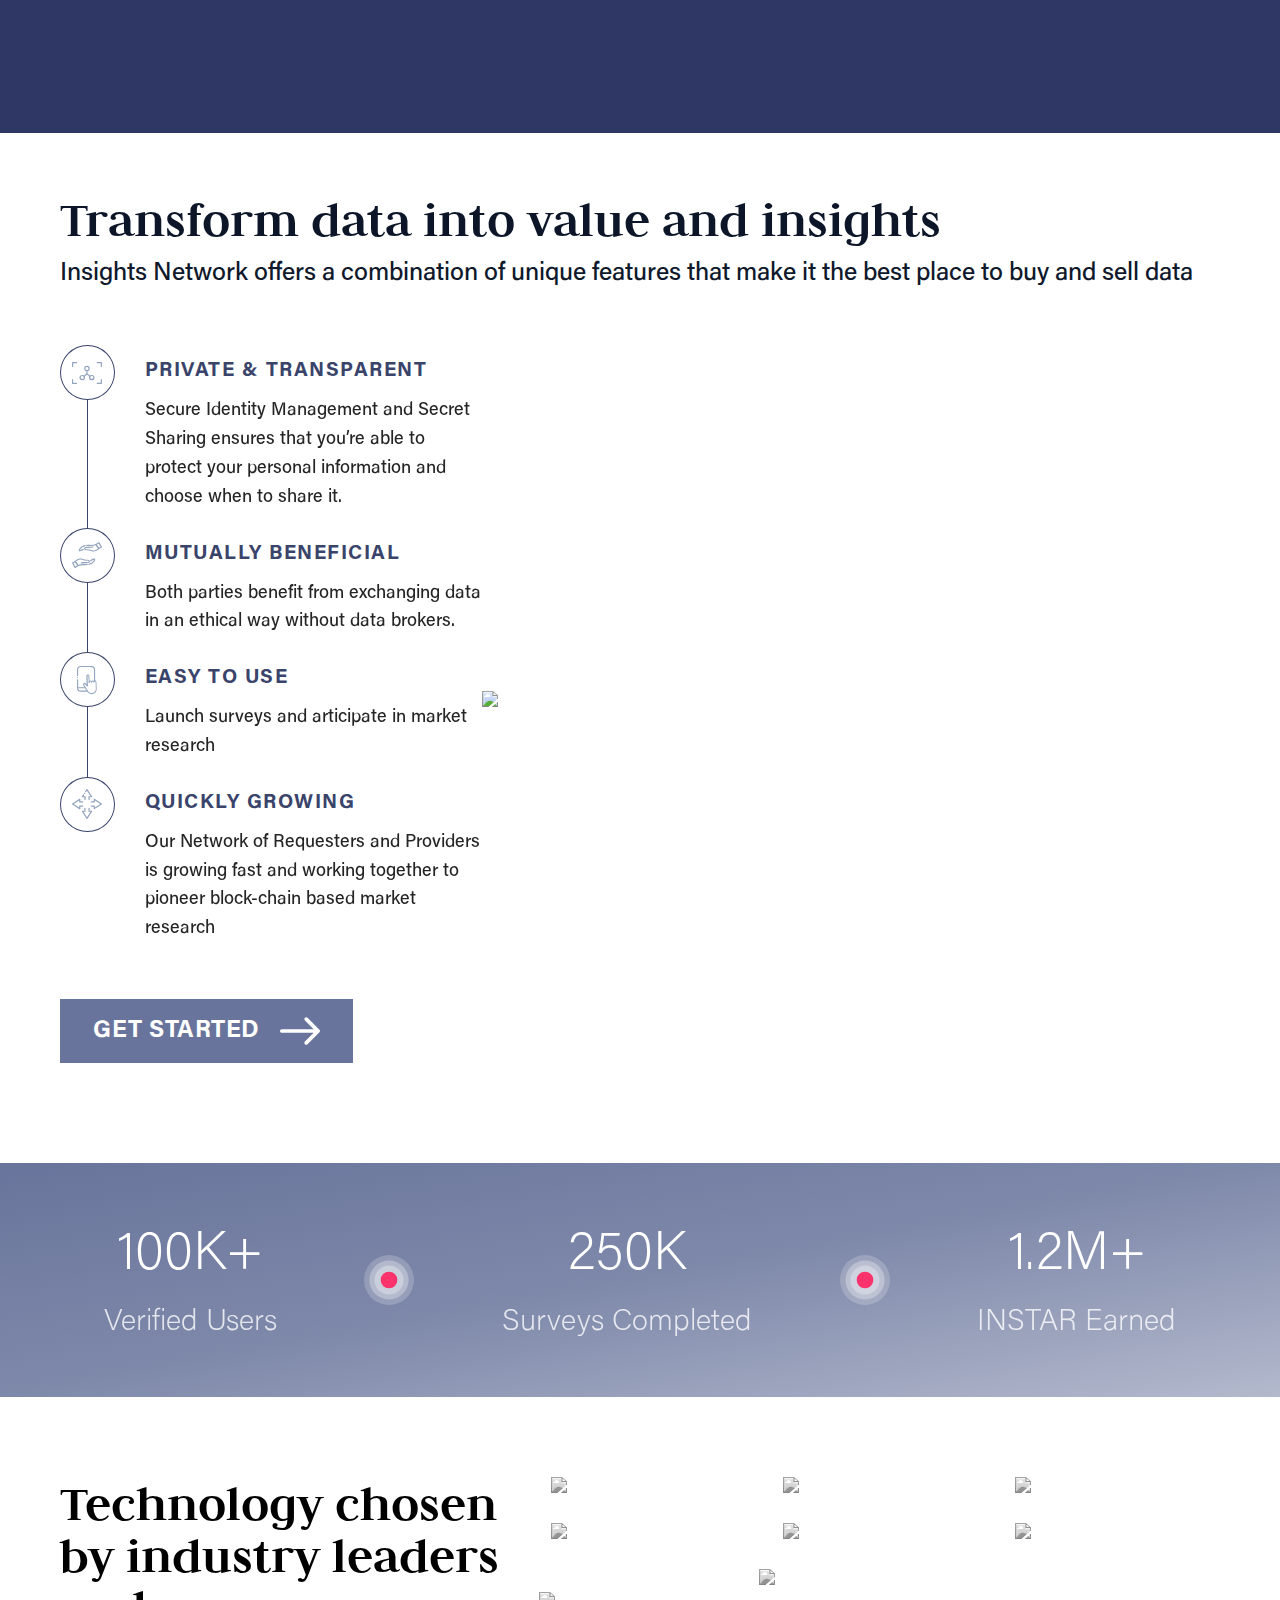
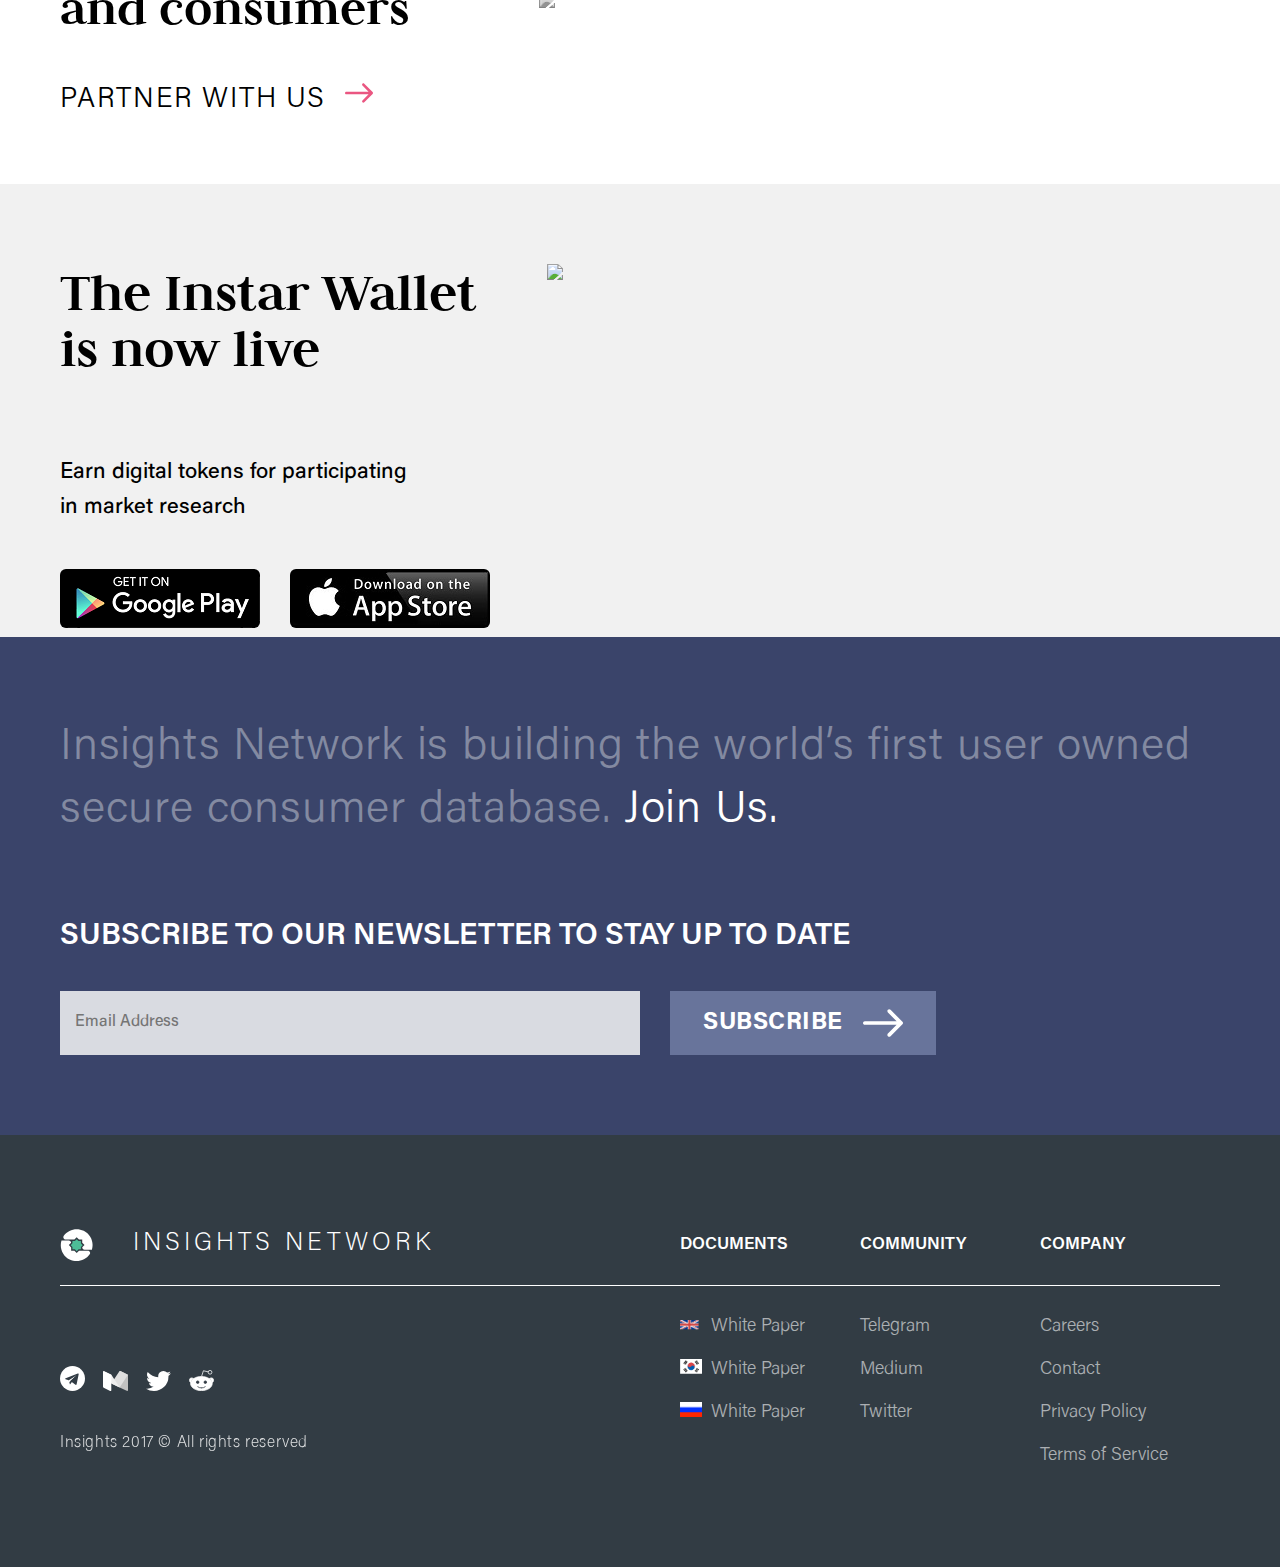
==== commit 36e51e4c: "Update index.html" ====
--- a/index.html
+++ b/index.html
@@ -127,7 +127,7 @@
                 </div>
             </nav>
             <div class="heading-column container fade">
-                <h1 class="header-heading">The future of data <br />is under your <br class="d-only-xs"/>control</h1>
+                <h1 class="header-heading">The future of data <br class="d-none-xs"/>is under your control</h1>
                 <h3 class="header-subheading">Insights Network allows individuals and enterprises to <br class="d-none-xs"/>exchange data in an an ethical, compliant, <br class="d-none-xs"/>and mutually beneficial way.</h3>
             </div>
             <div class="relative">
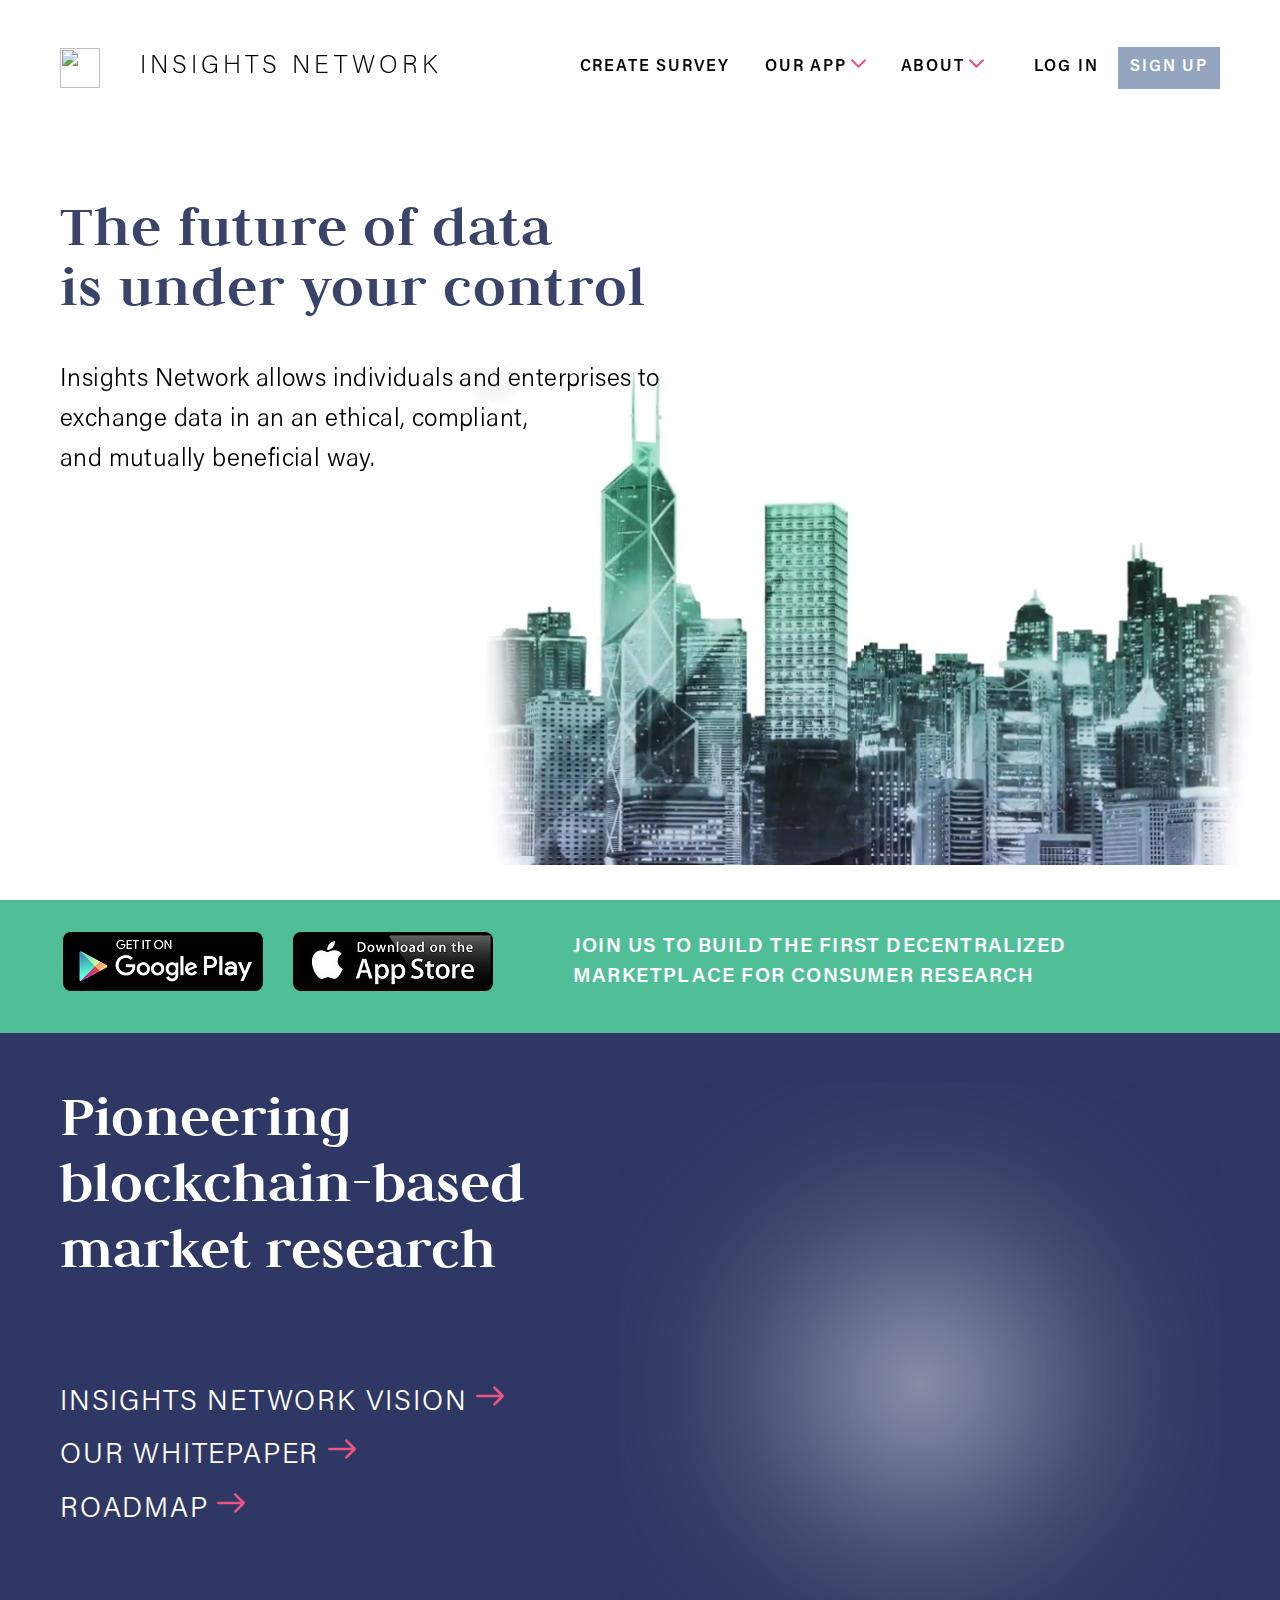
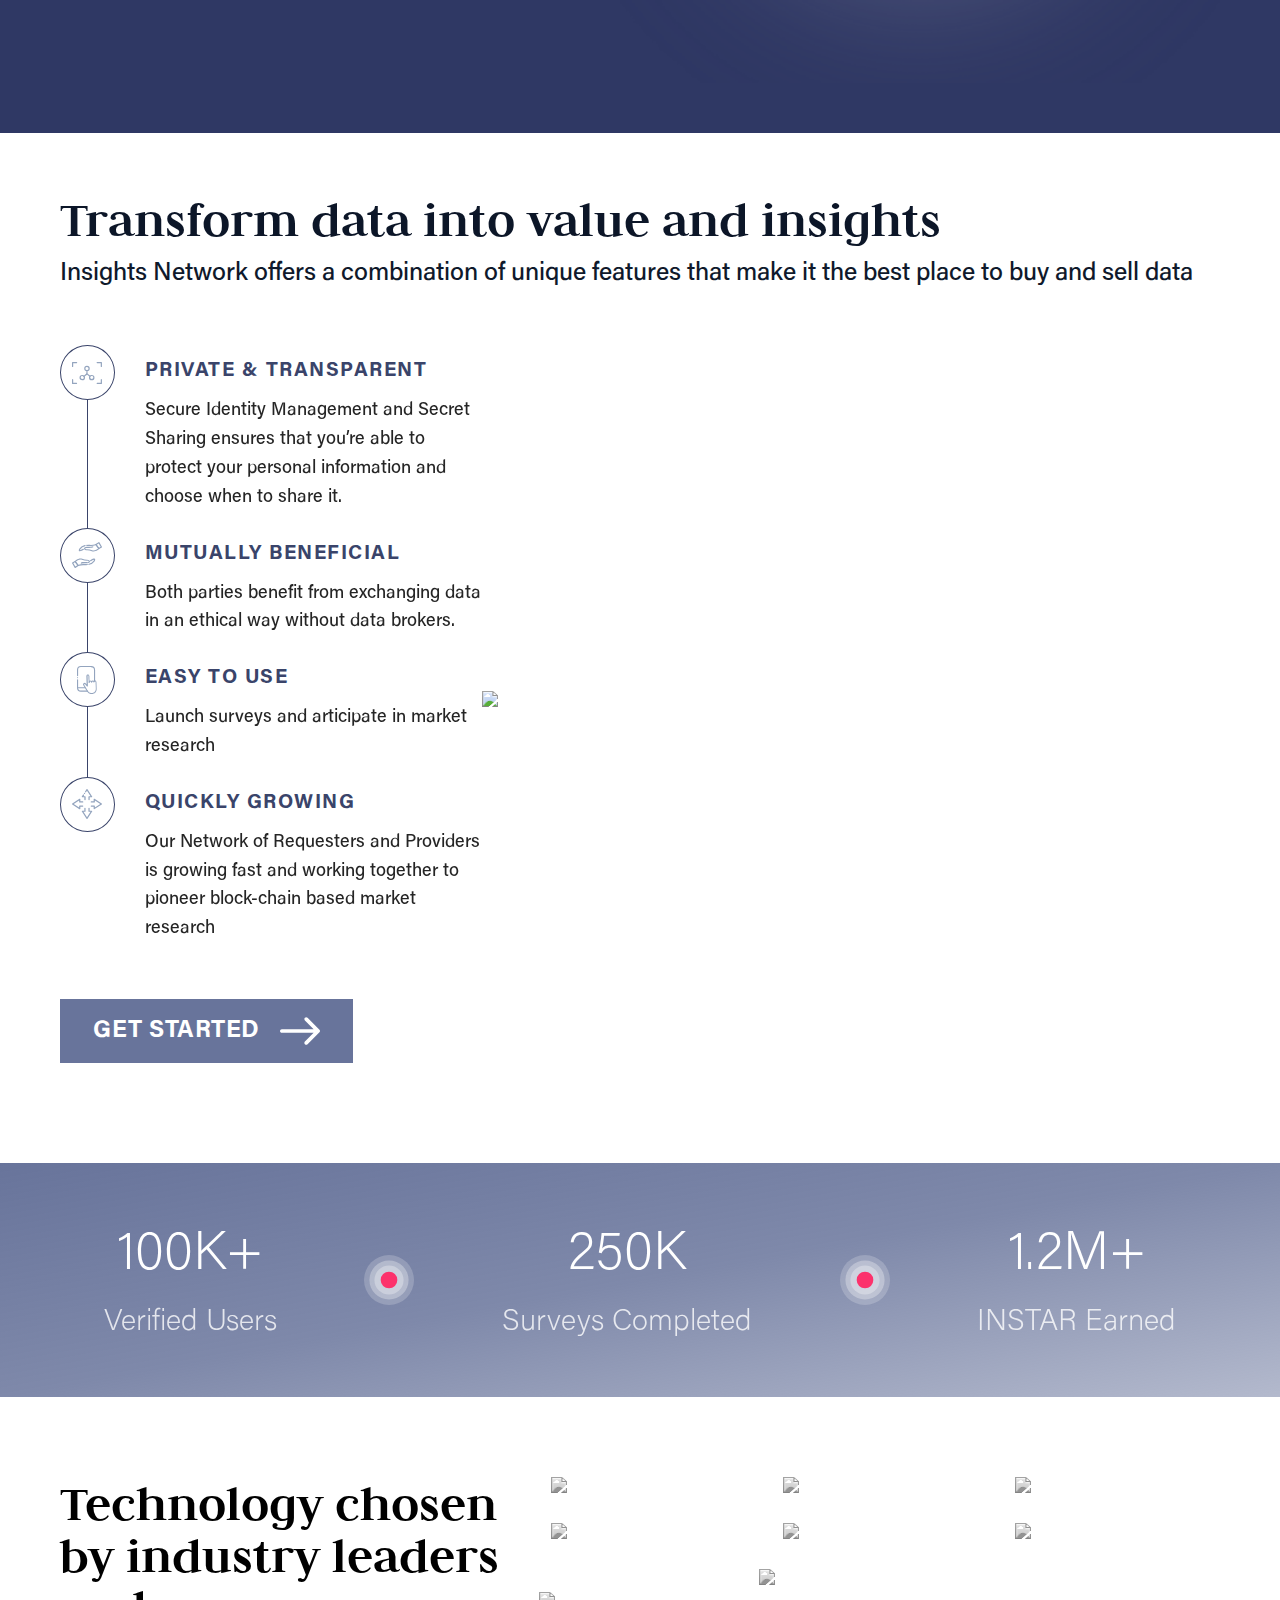
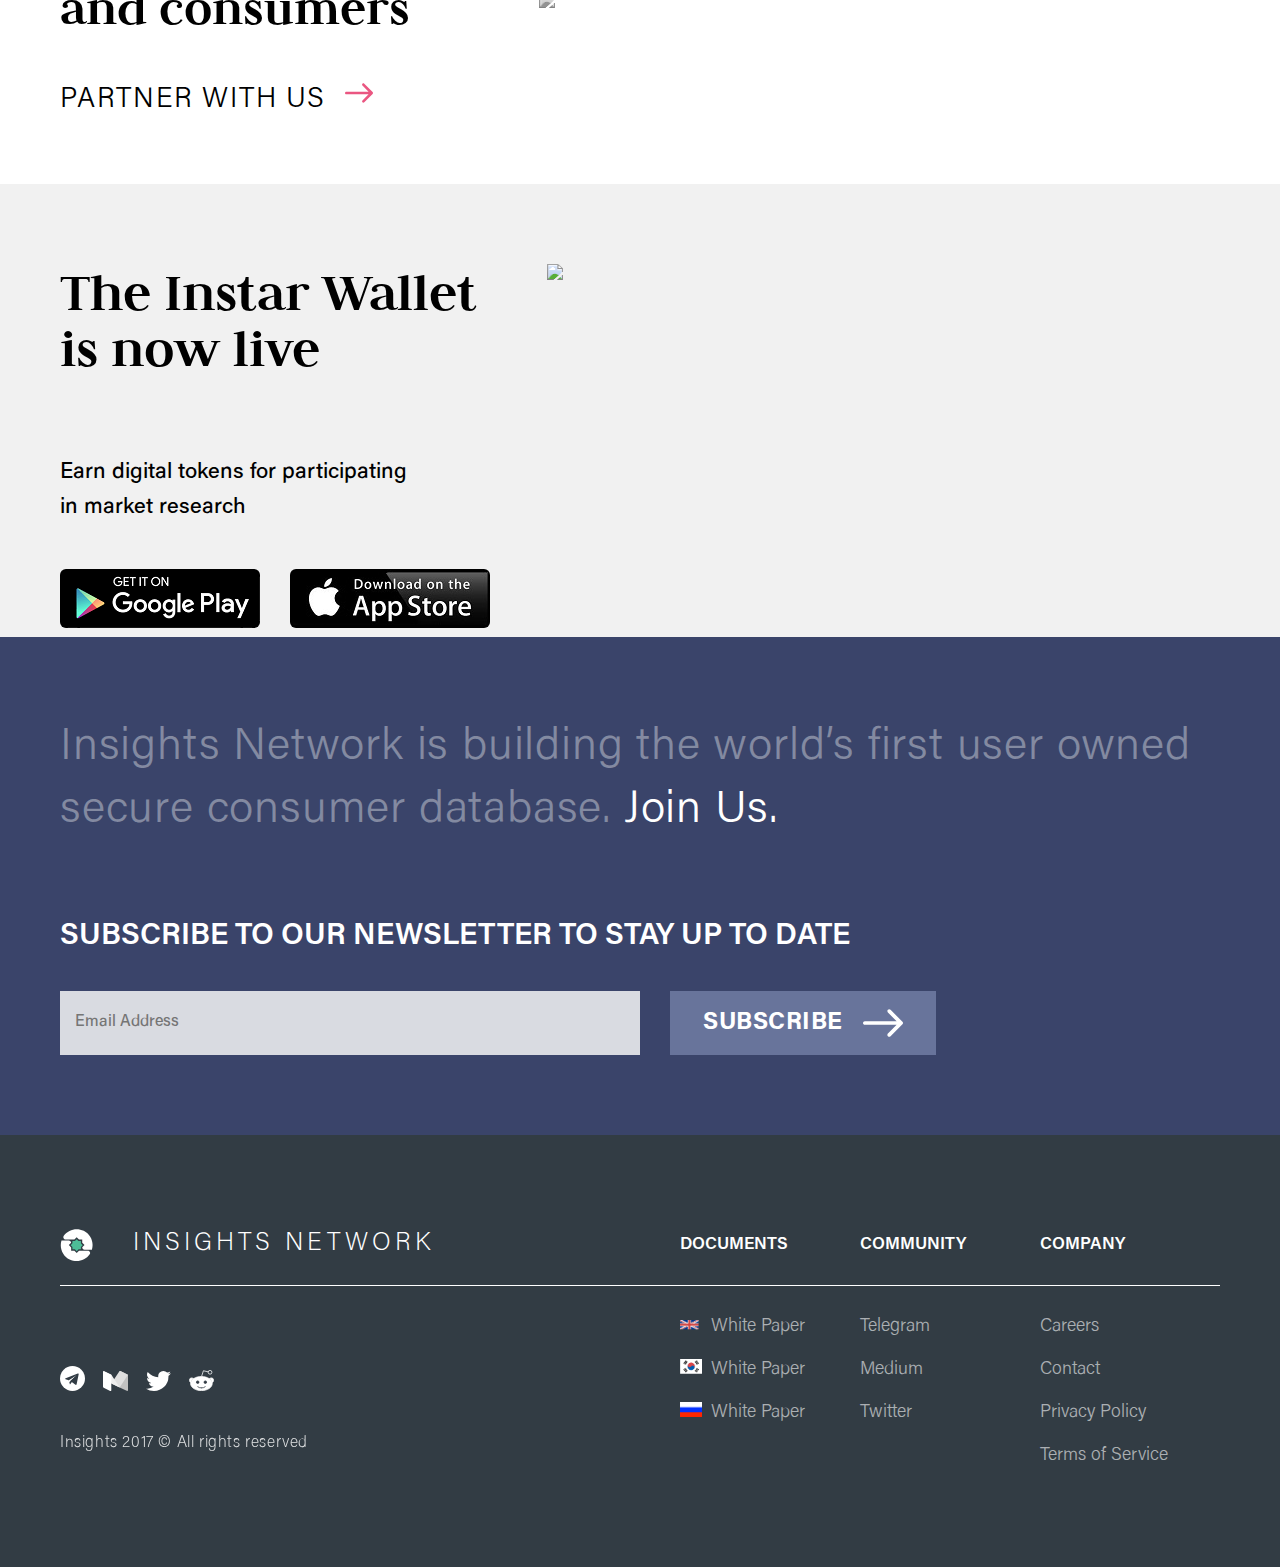
==== commit 8885132c: "Merge pull request #5 from NicolaeCasir/master" ====
--- a/index.html
+++ b/index.html
@@ -14,6 +14,10 @@
         height: 600px;
         max-width: 100%!important;
         max-height: 100vw;
+        background-image: url('/bg_shape.png');
+        background-position: center center;
+        background-size: contain;
+        background-repeat: no-repeat;
     }
 			canvas { width: 100%; }
         #result .btn-close {
@@ -74,6 +78,9 @@
       .dg.ac {
         display: none!important
       }
+      img.shape {
+          max-width: 100%;
+      }
 		</style>
 </head>
 <body>
@@ -233,6 +240,7 @@
                 </div>
             </div>
             <div id="host">
+                <!-- <img src="/assets/shape.png" class="shape" alt="Shape"> -->
                 <div id="result">
                     <button class="btn-close" onclick="closeMsg()">X</button>
                     <h3 id="title"></h3>
@@ -644,8 +652,8 @@
   var geometry = new THREE.BufferGeometry();
   geometry.addAttribute( 'position', new THREE.Float32BufferAttribute( [], 3 ) );
 
-  var lineMaterial = new THREE.LineBasicMaterial( { color: 0xffffff, transparent: true, opacity: 0.5 } );
-  var meshMaterial = new THREE.MeshPhongMaterial( { color: 0x848eac, emissive: 0x69759b, side: THREE.DoubleSide, flatShading: false} );
+  var lineMaterial = new THREE.LineBasicMaterial( { color: 0xffffff, transparent: true, opacity: 0.3 } );
+  var meshMaterial = new THREE.MeshPhongMaterial( { color: 0x848eac, emissive: 0x69759b, flatShading: false, transparent: true, opacity: 0.5} );
 
   var material = new THREE.MeshBasicMaterial({
     color: 0x69759b,
@@ -666,9 +674,11 @@
 
     var sprite = new THREE.TextureLoader().load( 'disc.png' );
 
+    
+
     var dotGeometry = new THREE.Geometry();
     dotGeometry.vertices.push(new THREE.Vector3( 0, 0, 0));
-    var dotMaterial = new THREE.PointsMaterial( { size: 1.5, transparent: true, color: 0xffffff, opacity: 1, sizeAttenuation: true, map: sprite } );
+    var dotMaterial = new THREE.PointsMaterial( { size: 1, transparent: true, alpha: true, color: 0xffffff, opacity: 1, sizeAttenuation: true, map: sprite } );
     var dot = new THREE.Points( dotGeometry, dotMaterial );
     dot.userData = {
       title: texts[i].getElementsByClassName('title')[0].innerHTML, 
@@ -703,12 +713,13 @@
         
 
         tempVector.copy(geometry12.vertices[i]);
+        var tempPoz2 = new THREE.Vector3(tempVector.x, tempVector2.y, tempVector2.z + 0.5);
         nodes[i].position.copy(group.localToWorld(tempVector));
         nodes[i].lookAt(camera.position);
         
         //tempPoz.y = 10;
         tempVector2.copy(geometry12.vertices[i]);
-        var tempPoz = new THREE.Vector3(tempVector2.x - 0.5, tempVector2.y + 0.7, tempVector2.z + 0.5);
+        var tempPoz = new THREE.Vector3(tempVector2.x - 0.5, tempVector2.y + 0.7, tempVector2.z + 2);
         sprts[i].position.copy(group.localToWorld(tempPoz));
         sprts[i].lookAt(tempPoz);
         
@@ -839,7 +850,7 @@
     requestAnimationFrame( render );
 
     if ( ! options.fixed && window.innerWidth > 768) {
-      group.rotation.x += 0.005;
+      group.rotation.x += 0.002;
       group.rotation.y += 0.005;
     } 
 
@@ -847,6 +858,7 @@
         group.rotation.x += 0.002;
         group.rotation.y += 0.002; 
     }
+
 
     renderer.render( scene, camera );
 
@@ -886,10 +898,10 @@
 		parameters["borderThickness"] : 0;
 	
 	var borderColor = parameters.hasOwnProperty("borderColor") ?
-		parameters["borderColor"] : { r:255, g:255, b:255, a:1.0 };
+		parameters["borderColor"] : { r:255, g:255, b:255, a:0 };
 	
 	var backgroundColor = parameters.hasOwnProperty("backgroundColor") ?
-		parameters["backgroundColor"] : { r:255, g:255, b:255, a:1.0 };
+		parameters["backgroundColor"] : { r:255, g:255, b:255, a:0 };
 
 	//var spriteAlignment = parameters.hasOwnProperty("alignment") ?
 	//	parameters["alignment"] : THREE.SpriteAlignment.topLeft;
@@ -903,10 +915,10 @@
     context.font = "32px " + fontface;
     context.textAlign = "start";
 
-    context.shadowBlur = 10;
+    context.shadowBlur = 12;
     context.shadowOffsetX = 0;
     context.shadowOffsetX = 0;
-    context.shadowColor = "rgba(47, 56, 100, 1)";//"rgba(80, 191, 151, .5)";
+    context.shadowColor = "rgba(255, 255, 255, 0.5)";//"rgba(80, 191, 151, .5)";
 
 	// get size data (height depends only on font size)
     var metrics = context.measureText( message );
--- a/main.css
+++ b/main.css
@@ -624,7 +624,7 @@
     }
 
     .header-heading {
-        font-size: 3rem;
+        font-size: 2.5rem;
     }
 
     .header-subheading {
